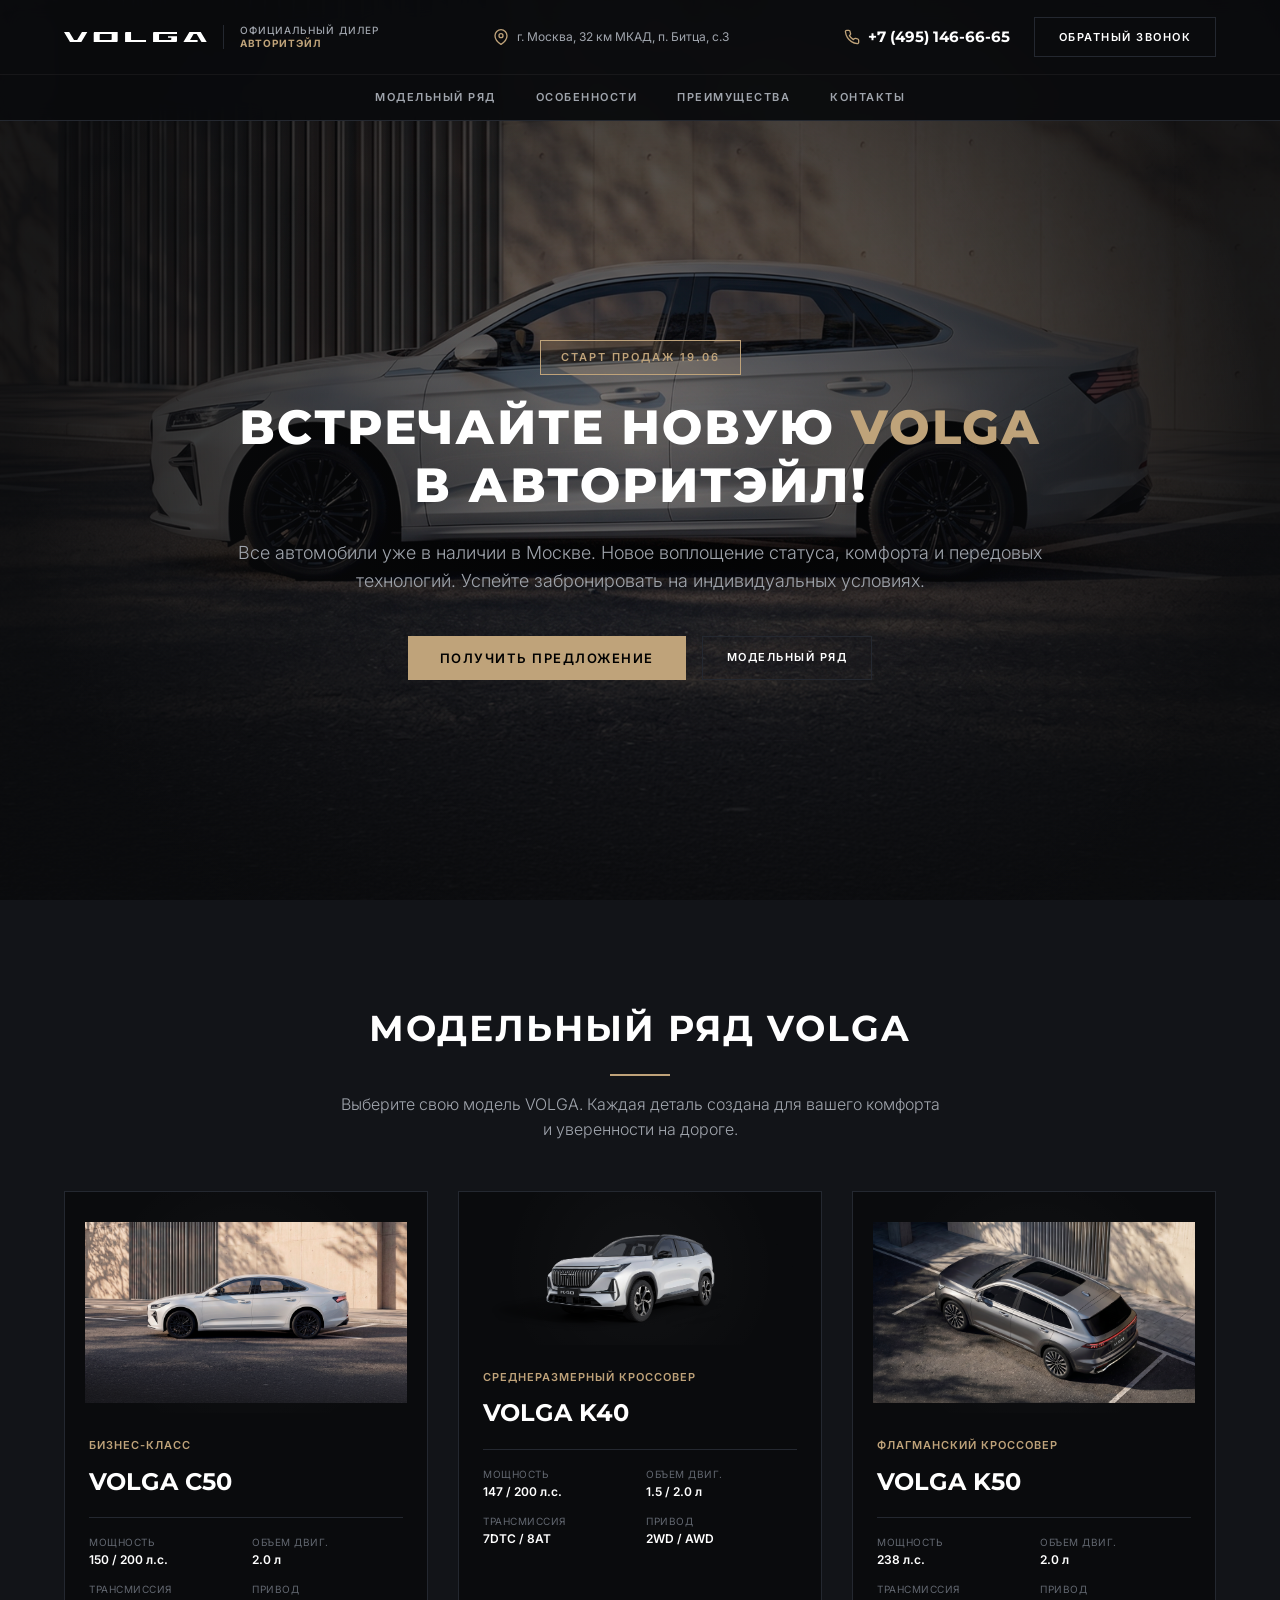
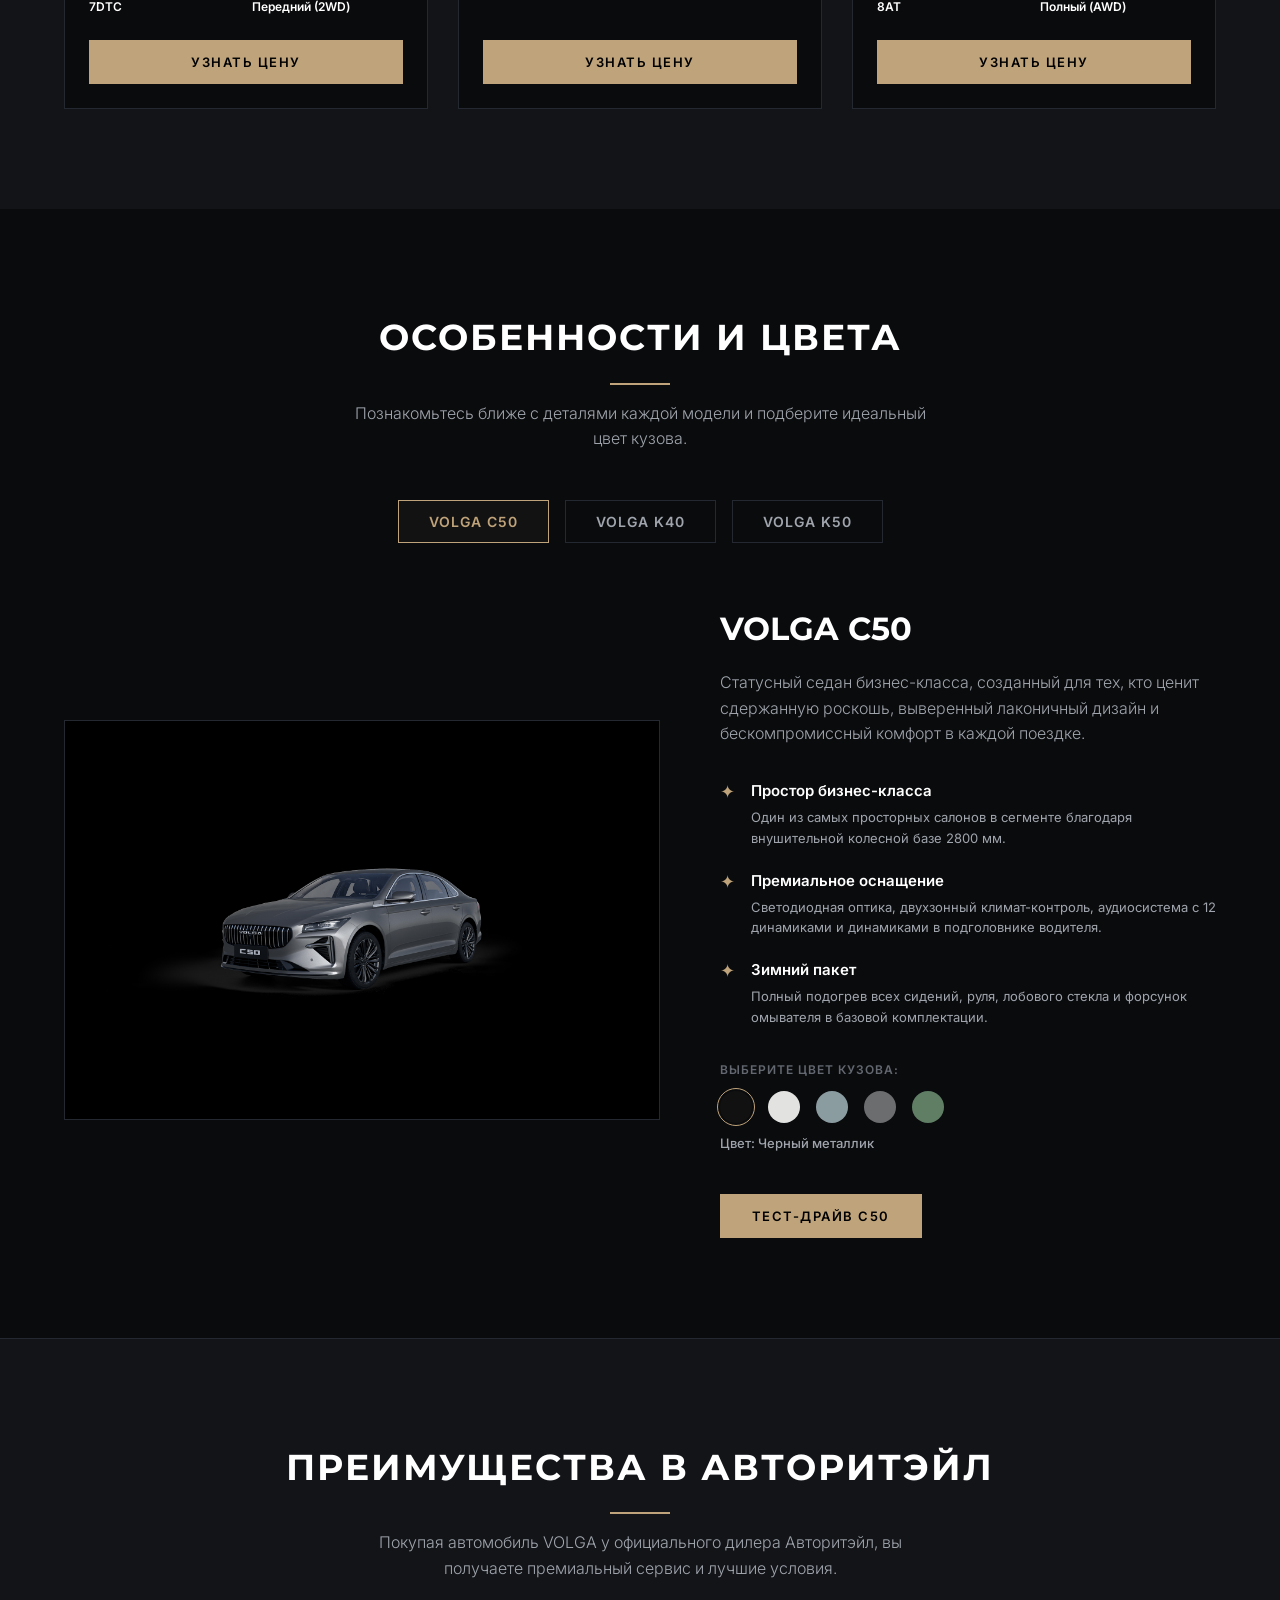
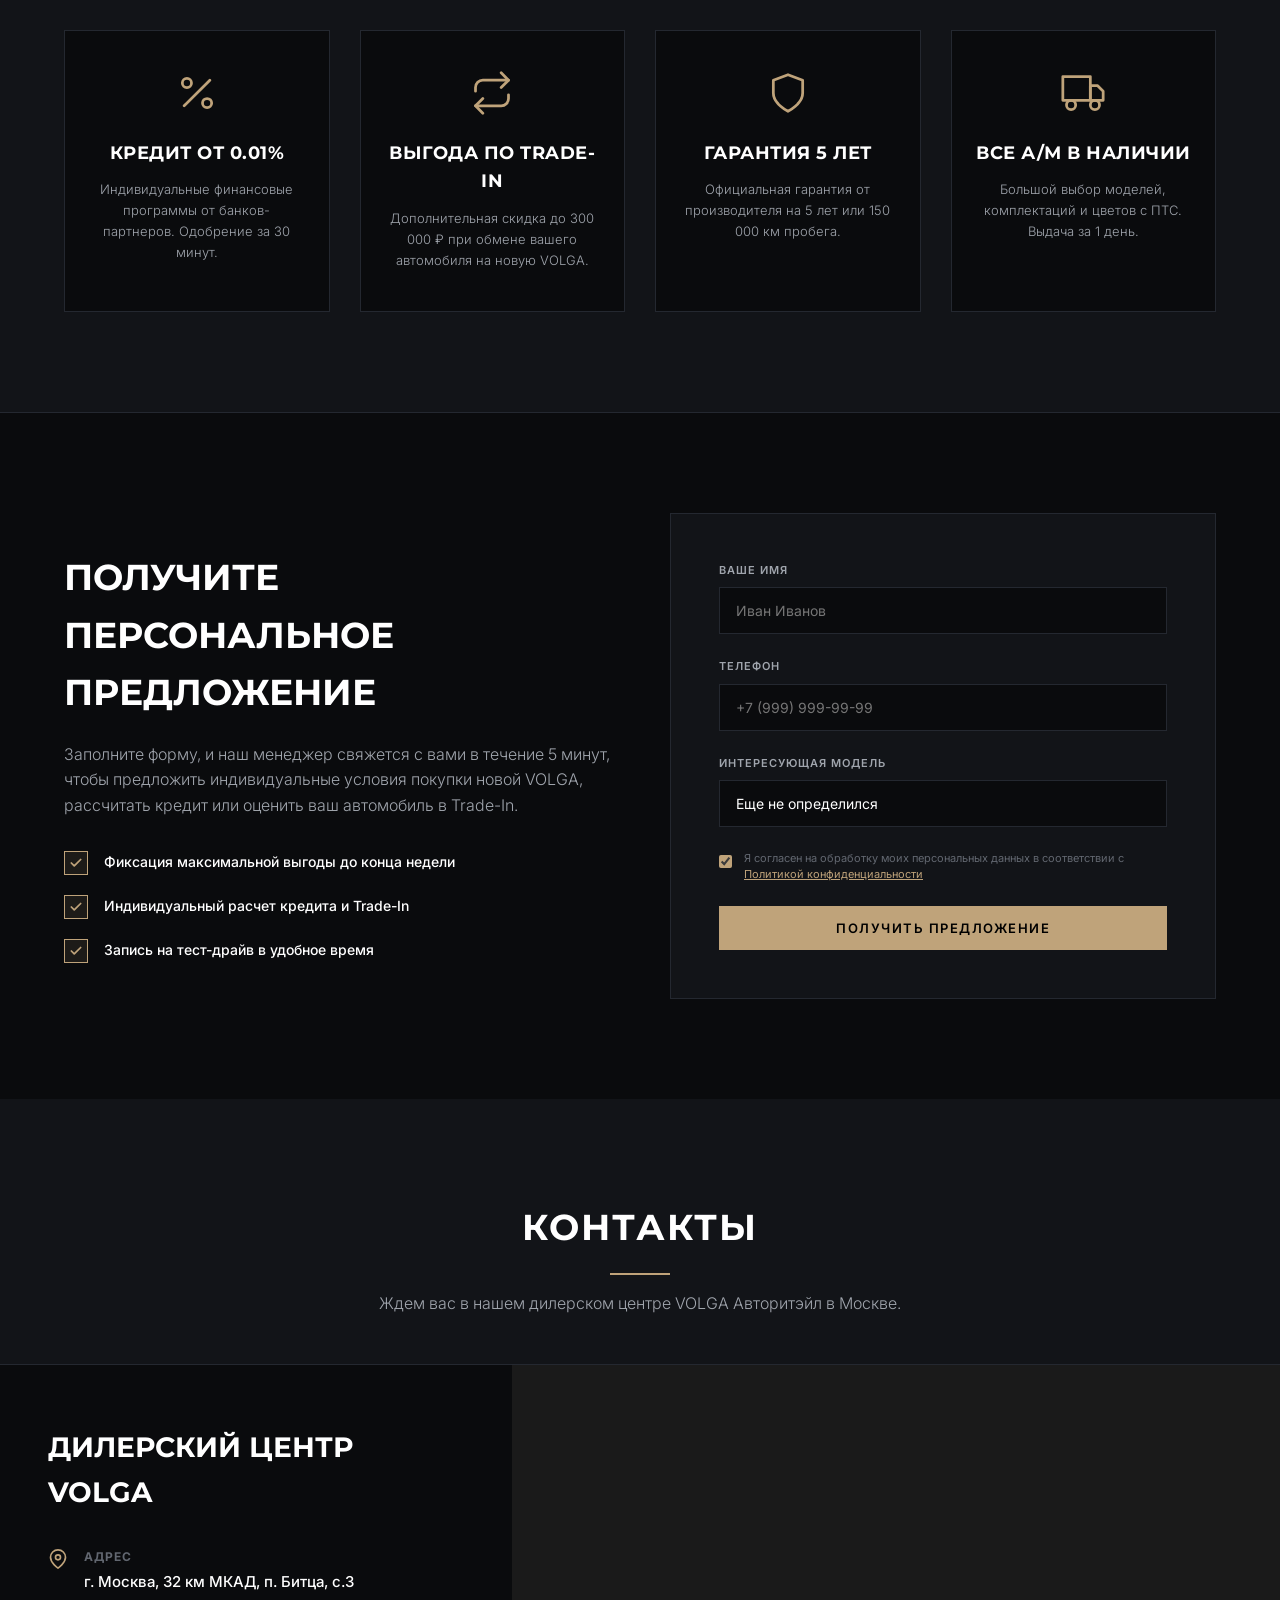
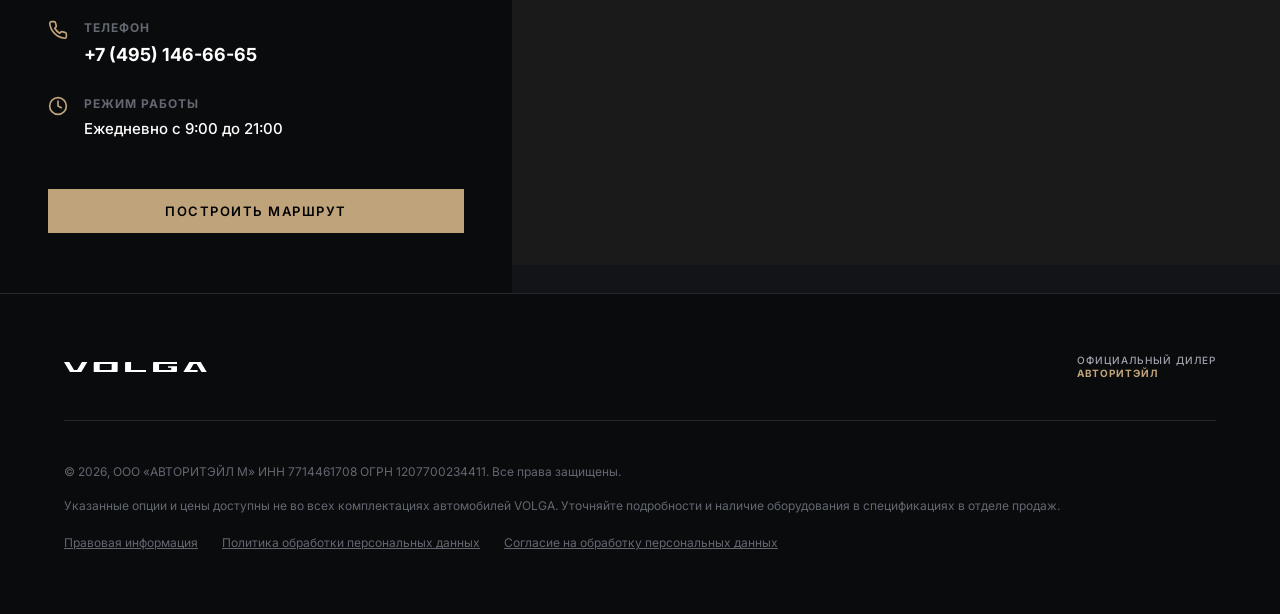
==== index.html @ 0119178f "Initial commit: Premium Volga Landing Pages with interactive configurator and two-row header" ====
<!doctype html>
<html lang="ru">
    <head>
        <meta charset="UTF-8" />
        <meta name="viewport" content="width=device-width, initial-scale=1.0" />
        <title>Официальный дилер VOLGA в Москве | Авторитэйл</title>
        <meta
            name="description"
            content="Купить новые автомобили VOLGA C50, K40, K50 у официального дилера Авторитэйл в Москве. Все автомобили в наличии. Специальные условия покупки, кредит, Trade-In."
        />
        <link rel="stylesheet" href="style.css" />
        <!-- Favicon -->
        <link rel="icon" type="image/svg+xml" href="logo.svg" />
    </head>
    <body>
        <!-- Header -->
        <header>
            <div class="header-top-bar">
                <div class="container header-top-container">
                    <div class="logo-area">
                        <a href="#" class="logo-link">
                            <!-- Embedded SVG Volga Logo -->
                            <svg
                                xmlns="http://www.w3.org/2000/svg"
                                width="143"
                                height="10"
                                viewBox="0 0 143 10"
                                fill="none"
                            >
                                <path
                                    d="M113.016 0.0563636V1.94C113.016 1.95455 113.01 1.96909 112.997 1.98C112.985 1.99091 112.97 1.99636 112.955 1.99636H95.9465C95.7082 1.99636 95.4813 2.08727 95.3117 2.24727C95.1439 2.40727 95.0486 2.62545 95.0486 2.85273V7.93455C95.0486 7.94909 95.0543 7.96545 95.0657 7.97636C95.0772 7.98727 95.0924 7.99273 95.1096 7.99273H106.421C106.659 7.99273 106.89 7.90182 107.058 7.74182C107.228 7.58182 107.321 7.36364 107.321 7.13455V5.77091C107.321 5.75455 107.315 5.74 107.304 5.72909C107.292 5.71818 107.277 5.71091 107.26 5.71091H104.084C104.084 5.71091 104.068 5.71091 104.063 5.70727C104.055 5.70545 104.049 5.7 104.044 5.69636C104.038 5.69091 104.036 5.68545 104.032 5.68C104.028 5.67273 104.028 5.66727 104.028 5.66V4.33818C104.028 4.32364 104.034 4.31091 104.044 4.3C104.055 4.28909 104.068 4.28364 104.084 4.28364H113.01V8.85455C113.01 9.15636 112.884 9.44727 112.661 9.66182C112.438 9.87636 112.133 9.99636 111.817 9.99818H89.1192C89.104 9.99818 89.0887 9.99273 89.0773 9.98182C89.0658 9.97091 89.0601 9.95636 89.0601 9.94182V1.14545C89.0601 0.843636 89.186 0.552727 89.4109 0.338182C89.6359 0.123636 89.9409 0.00363636 90.2574 0.00363636H112.955C112.97 0.00363636 112.985 0.00909091 112.997 0.0181818C113.008 0.0272727 113.014 0.0418182 113.016 0.0563636ZM82.0422 8.05818V9.94364C82.0422 9.95818 82.0345 9.97273 82.025 9.98364C82.0136 9.99455 81.9983 10 81.9831 10H61.1408C61.1255 10 61.1103 9.99455 61.0988 9.98364C61.0874 9.97273 61.0817 9.95818 61.0817 9.94364V1.14727C61.0817 0.996364 61.1122 0.849091 61.1732 0.709091C61.2342 0.570909 61.3219 0.443636 61.4325 0.338182C61.5431 0.232727 61.6765 0.147273 61.8214 0.0909091C61.9663 0.0327273 62.1226 0.00363636 62.2809 0.00363636H67.0129C67.0282 0.00363636 67.0434 0.00909091 67.0549 0.02C67.0663 0.0309091 67.072 0.0454546 67.072 0.06V7.71455C67.072 7.79091 67.1025 7.86182 67.1597 7.91636C67.215 7.96909 67.2913 8 67.3713 8H81.985C82.0002 8 82.0155 8.00546 82.0269 8.01636C82.0383 8.02727 82.0441 8.04182 82.0441 8.05636M142.666 10H137.547C137.536 10 137.526 9.99818 137.517 9.99273C137.509 9.98727 137.501 9.98 137.496 9.97273L132.689 2.03455C132.689 2.03455 132.676 2.02 132.668 2.01455C132.659 2.00909 132.649 2.00727 132.638 2.00727H129.629C129.618 2.00727 129.608 2.00909 129.599 2.01455C129.591 2.02 129.584 2.02545 129.576 2.03455L126.015 7.91818C126.015 7.91818 126.007 7.93636 126.007 7.94727C126.007 7.95636 126.011 7.96727 126.015 7.97455C126.02 7.98364 126.028 7.99091 126.036 7.99455C126.045 8 126.055 8.00182 126.066 8.00182H133.543C133.559 8.00182 133.574 8.00727 133.585 8.01818C133.597 8.02909 133.603 8.04364 133.603 8.05818V9.94364C133.603 9.95818 133.597 9.97273 133.585 9.98364C133.574 9.99455 133.559 10 133.543 10H119.466C119.454 10 119.445 9.99818 119.435 9.99273C119.427 9.98727 119.418 9.98 119.414 9.97091C119.408 9.96182 119.414 9.95273 119.414 9.94182C119.406 9.93091 119.41 9.92182 119.414 9.91273L125.399 0.0345455C125.399 0.0345455 125.41 0.0181818 125.42 0.0127273C125.429 0.00727273 125.439 0.00545455 125.45 0.00545455H136.685C136.697 0.00545455 136.706 0.00727273 136.716 0.0127273C136.725 0.0181818 136.733 0.0254545 136.737 0.0345455L142.72 9.91273C142.72 9.91273 142.727 9.93091 142.727 9.94182C142.727 9.95273 142.723 9.96182 142.72 9.97091C142.714 9.98 142.706 9.98727 142.699 9.99273C142.689 9.99818 142.678 10 142.668 10M23.3074 0.0872727L17.3266 9.96546C17.3266 9.96546 17.3133 9.98182 17.3037 9.98727C17.2942 9.99273 17.2847 9.99455 17.2732 9.99636H6.03991C6.02847 9.99636 6.01894 9.99273 6.00941 9.98909C5.99988 9.98364 5.99225 9.97636 5.98653 9.96727L0.00762615 0.0872727C0.00762615 0.0872727 0 0.0690909 0 0.0581818C0 0.0472727 0.00190654 0.0381818 0.00762615 0.0290909C0.0133458 0.02 0.0209719 0.0127273 0.0305046 0.00727273C0.0400373 0.00363636 0.04957 0 0.0610092 0H5.17816C5.1896 0 5.19913 0.00181818 5.20866 0.00727273C5.2182 0.0127273 5.22582 0.02 5.23154 0.0290909L10.0379 7.96727C10.0379 7.96727 10.0513 7.98364 10.0589 7.98909C10.0684 7.99455 10.078 7.99636 10.0894 7.99636H13.0979C13.1075 7.99636 13.1189 7.99455 13.1284 7.98909C13.138 7.98364 13.1456 7.97636 13.1494 7.96727L17.952 0.0345455C17.952 0.0345455 17.9653 0.0181818 17.9748 0.0127273C17.9844 0.00727273 17.9939 0.00545455 18.0053 0.00545455H23.254C23.2655 0.00545455 23.275 0.00727273 23.2846 0.0127273C23.2941 0.0181818 23.3017 0.0254545 23.3074 0.0327273C23.3132 0.0418182 23.3151 0.0509091 23.3151 0.0618182C23.3151 0.0727273 23.3132 0.0818182 23.3074 0.0909091V0.0872727ZM35.698 7.93636V2.86C35.698 2.63273 35.7934 2.41455 35.9611 2.25455C36.1289 2.09455 36.3577 2.00364 36.596 2.00364H47.6139C47.6291 2.00364 47.6463 2.00909 47.6577 2.02C47.6577 2.02 47.6749 2.03091 47.6749 2.04545V7.14364C47.6749 7.37091 47.5796 7.58909 47.4118 7.74909C47.244 7.90909 47.0152 8 46.7769 8H35.7571C35.7419 8 35.7247 7.99455 35.7133 7.98364C35.7018 7.97273 35.6961 7.95818 35.6961 7.94182V7.93818M53.6042 0.00363636H30.9069C30.7486 0.00363636 30.5942 0.0327273 30.4493 0.0909091C30.3044 0.149091 30.171 0.232727 30.0604 0.338182C29.9498 0.443636 29.8602 0.570909 29.8011 0.709091C29.7401 0.847273 29.7096 0.996364 29.7096 1.14727V9.94182C29.7096 9.95636 29.7153 9.97091 29.7267 9.98182C29.7382 9.99273 29.7534 9.99818 29.7687 9.99818H52.466C52.6224 9.99818 52.7787 9.96909 52.9236 9.91091C53.0685 9.85273 53.2 9.76909 53.3125 9.66364C53.4231 9.55818 53.5108 9.43091 53.5718 9.29273C53.6328 9.15455 53.6633 9.00546 53.6633 8.85636V0.0563636C53.6633 0.0418182 53.6557 0.0290909 53.6443 0.0181818C53.6328 0.00909091 53.6195 0.00363636 53.6042 0.00181818V0.00363636Z"
                                    fill="white"
                                />
                            </svg>
                        </a>
                        <div class="logo-divider"></div>
                        <div class="dealer-badge">
                            Официальный дилер
                            <span>Авторитэйл</span>
                        </div>
                    </div>
                    <div class="header-address-info">
                        <svg
                            xmlns="http://www.w3.org/2000/svg"
                            width="16"
                            height="16"
                            viewBox="0 0 24 24"
                            fill="none"
                            stroke="currentColor"
                            stroke-width="2"
                            stroke-linecap="round"
                            stroke-linejoin="round"
                        >
                            <path
                                d="M21 10c0 7-9 13-9 13s-9-6-9-13a9 9 0 0 1 18 0z"
                            ></path>
                            <circle cx="12" cy="10" r="3"></circle>
                        </svg>
                        <span>г. Москва, 32 км МКАД, п. Битца, с.3</span>
                    </div>
                    <div class="header-right-info">
                        <a href="tel:+74951466665" class="phone-number">
                            <svg
                                xmlns="http://www.w3.org/2000/svg"
                                width="16"
                                height="16"
                                viewBox="0 0 24 24"
                                fill="none"
                                stroke="currentColor"
                                stroke-width="2"
                                stroke-linecap="round"
                                stroke-linejoin="round"
                            >
                                <path
                                    d="M22 16.92v3a2 2 0 0 1-2.18 2 19.79 19.79 0 0 1-8.63-3.07 19.5 19.79 0 0 1-6-6 19.79 19.79 0 0 1-3.07-8.67A2 2 0 0 1 4.11 2h3a2 2 0 0 1 2 1.72 12.84 12.84 0 0 0 .7 2.81 2 2 0 0 1-.45 2.11L8.09 9.91a16 16 0 0 0 6 6l1.27-1.27a2 2 0 0 1 2.11-.45 12.84 12.84 0 0 0 2.81.7A2 2 0 0 1 22 16.92z"
                                ></path>
                            </svg>
                            <span>+7 (495) 146-66-65</span>
                        </a>
                        <button
                            class="btn btn-secondary open-modal-btn"
                            data-modal-title="Заказать обратный звонок"
                        >
                            Обратный звонок
                        </button>
                        <button class="menu-toggle">
                            <span></span>
                            <span></span>
                            <span></span>
                        </button>
                    </div>
                </div>
            </div>
            <div class="header-nav-bar">
                <div class="container">
                    <nav>
                        <a href="#models">Модельный ряд</a>
                        <a href="#details">Особенности</a>
                        <a href="#benefits">Преимущества</a>
                        <a href="#contacts">Контакты</a>
                    </nav>
                </div>
            </div>
        </header>

        <!-- Hero Section -->
        <section class="hero">
            <div class="hero-bg">
                <img src="images/c50_main.png" alt="Новая VOLGA" />
            </div>
            <div class="hero-content">
                <div class="hero-badge">Старт продаж 19.06</div>
                <h1>Встречайте новую <span>VOLGA</span> в Авторитэйл!</h1>
                <p>
                    Все автомобили уже в наличии в Москве. Новое воплощение
                    статуса, комфорта и передовых технологий. Успейте
                    забронировать на индивидуальных условиях.
                </p>
                <div class="hero-actions">
                    <button
                        class="btn open-modal-btn"
                        data-modal-title="Получить индивидуальное предложение"
                    >
                        Получить предложение
                    </button>
                    <a href="#models" class="btn btn-secondary"
                        >Модельный ряд</a
                    >
                </div>
            </div>
        </section>

        <!-- Models Section -->
        <section id="models" class="models-section">
            <div class="container">
                <h2 class="section-title">Модельный ряд VOLGA</h2>
                <p class="section-subtitle">
                    Выберите свою модель VOLGA. Каждая деталь создана для вашего
                    комфорта и уверенности на дороге.
                </p>

                <div class="models-grid">
                    <!-- VOLGA C50 -->
                    <div class="model-card">
                        <div class="model-img-wrapper">
                            <img src="images/c50_main.png" alt="VOLGA C50" />
                        </div>
                        <div class="model-info">
                            <span class="model-tag">Бизнес-класс</span>
                            <h3 class="model-name">VOLGA C50</h3>
                            <div class="model-specs">
                                <div class="spec-item">
                                    <div class="spec-label">Мощность</div>
                                    <div class="spec-val">150 / 200 л.с.</div>
                                </div>
                                <div class="spec-item">
                                    <div class="spec-label">Объем двиг.</div>
                                    <div class="spec-val">2.0 л</div>
                                </div>
                                <div class="spec-item">
                                    <div class="spec-label">Трансмиссия</div>
                                    <div class="spec-val">7DTC</div>
                                </div>
                                <div class="spec-item">
                                    <div class="spec-label">Привод</div>
                                    <div class="spec-val">Передний (2WD)</div>
                                </div>
                            </div>
                            <button
                                class="btn model-cta open-modal-btn"
                                data-modal-title="Узнать цену на VOLGA C50"
                                data-modal-model="C50"
                            >
                                Узнать цену
                            </button>
                        </div>
                    </div>

                    <!-- VOLGA K40 -->
                    <div class="model-card">
                        <div class="model-img-wrapper">
                            <img src="images/k40_main.png" alt="VOLGA K40" />
                        </div>
                        <div class="model-info">
                            <span class="model-tag"
                                >Среднеразмерный кроссовер</span
                            >
                            <h3 class="model-name">VOLGA K40</h3>
                            <div class="model-specs">
                                <div class="spec-item">
                                    <div class="spec-label">Мощность</div>
                                    <div class="spec-val">147 / 200 л.с.</div>
                                </div>
                                <div class="spec-item">
                                    <div class="spec-label">Объем двиг.</div>
                                    <div class="spec-val">1.5 / 2.0 л</div>
                                </div>
                                <div class="spec-item">
                                    <div class="spec-label">Трансмиссия</div>
                                    <div class="spec-val">7DTC / 8AT</div>
                                </div>
                                <div class="spec-item">
                                    <div class="spec-label">Привод</div>
                                    <div class="spec-val">2WD / AWD</div>
                                </div>
                            </div>
                            <button
                                class="btn model-cta open-modal-btn"
                                data-modal-title="Узнать цену на VOLGA K40"
                                data-modal-model="K40"
                            >
                                Узнать цену
                            </button>
                        </div>
                    </div>

                    <!-- VOLGA K50 -->
                    <div class="model-card">
                        <div class="model-img-wrapper">
                            <img src="images/k50_main.png" alt="VOLGA K50" />
                        </div>
                        <div class="model-info">
                            <span class="model-tag">Флагманский кроссовер</span>
                            <h3 class="model-name">VOLGA K50</h3>
                            <div class="model-specs">
                                <div class="spec-item">
                                    <div class="spec-label">Мощность</div>
                                    <div class="spec-val">238 л.с.</div>
                                </div>
                                <div class="spec-item">
                                    <div class="spec-label">Объем двиг.</div>
                                    <div class="spec-val">2.0 л</div>
                                </div>
                                <div class="spec-item">
                                    <div class="spec-label">Трансмиссия</div>
                                    <div class="spec-val">8AT</div>
                                </div>
                                <div class="spec-item">
                                    <div class="spec-label">Привод</div>
                                    <div class="spec-val">Полный (AWD)</div>
                                </div>
                            </div>
                            <button
                                class="btn model-cta open-modal-btn"
                                data-modal-title="Узнать цену на VOLGA K50"
                                data-modal-model="K50"
                            >
                                Узнать цену
                            </button>
                        </div>
                    </div>
                </div>
            </div>
        </section>

        <!-- Interactive Configurator & Details Section -->
        <section id="details" class="details-section">
            <div class="container">
                <h2 class="section-title">Особенности и Цвета</h2>
                <p class="section-subtitle">
                    Познакомьтесь ближе с деталями каждой модели и подберите
                    идеальный цвет кузова.
                </p>

                <div class="tabs-container">
                    <button class="tab-btn active" data-tab="tab-c50">
                        VOLGA C50
                    </button>
                    <button class="tab-btn" data-tab="tab-k40">
                        VOLGA K40
                    </button>
                    <button class="tab-btn" data-tab="tab-k50">
                        VOLGA K50
                    </button>
                </div>

                <!-- Tab C50 -->
                <div id="tab-c50" class="tab-content active">
                    <div class="detail-grid">
                        <div class="configurator-view">
                            <img
                                src="images/c50_color_black.png"
                                alt="VOLGA C50 Configurator"
                                id="c50-config-img"
                            />
                        </div>
                        <div class="detail-info">
                            <h3>VOLGA C50</h3>
                            <p class="detail-desc">
                                Статусный седан бизнес-класса, созданный для
                                тех, кто ценит сдержанную роскошь, выверенный
                                лаконичный дизайн и бескомпромиссный комфорт в
                                каждой поездке.
                            </p>

                            <div class="features-list">
                                <div class="feature-item">
                                    <div class="feature-icon">✦</div>
                                    <div class="feature-text">
                                        <h4>Простор бизнес-класса</h4>
                                        <p>
                                            Один из самых просторных салонов в
                                            сегменте благодаря внушительной
                                            колесной базе 2800 мм.
                                        </p>
                                    </div>
                                </div>
                                <div class="feature-item">
                                    <div class="feature-icon">✦</div>
                                    <div class="feature-text">
                                        <h4>Премиальное оснащение</h4>
                                        <p>
                                            Светодиодная оптика, двухзонный
                                            климат-контроль, аудиосистема с 12
                                            динамиками и динамиками в
                                            подголовнике водителя.
                                        </p>
                                    </div>
                                </div>
                                <div class="feature-item">
                                    <div class="feature-icon">✦</div>
                                    <div class="feature-text">
                                        <h4>Зимний пакет</h4>
                                        <p>
                                            Полный подогрев всех сидений, руля,
                                            лобового стекла и форсунок омывателя
                                            в базовой комплектации.
                                        </p>
                                    </div>
                                </div>
                            </div>

                            <div class="color-selector-title">
                                Выберите цвет кузова:
                            </div>
                            <div class="color-options">
                                <div
                                    class="color-dot active"
                                    style="background-color: #111111"
                                    data-model="c50"
                                    data-color-name="Черный металлик"
                                    data-img="images/c50_color_black.png"
                                ></div>
                                <div
                                    class="color-dot"
                                    style="background-color: #e2e2e0"
                                    data-model="c50"
                                    data-color-name="Белый металлик"
                                    data-img="images/c50_color_white.png"
                                ></div>
                                <div
                                    class="color-dot"
                                    style="background-color: #8b9ca1"
                                    data-model="c50"
                                    data-color-name="Серо-голубой металлик"
                                    data-img="images/c50_color_blue.png"
                                ></div>
                                <div
                                    class="color-dot"
                                    style="background-color: #6c6d6f"
                                    data-model="c50"
                                    data-color-name="Серый металлик"
                                    data-img="images/c50_color_grey.png"
                                ></div>
                                <div
                                    class="color-dot"
                                    style="background-color: #5f7e64"
                                    data-model="c50"
                                    data-color-name="Зеленый металлик"
                                    data-img="images/c50_color_green.png"
                                ></div>
                            </div>
                            <div class="color-name-display">
                                Цвет: <span>Черный металлик</span>
                            </div>

                            <button
                                class="btn open-modal-btn"
                                data-modal-title="Записаться на тест-драйв VOLGA C50"
                                data-modal-model="C50"
                            >
                                Тест-драйв C50
                            </button>
                        </div>
                    </div>
                </div>

                <!-- Tab K40 -->
                <div id="tab-k40" class="tab-content">
                    <div class="detail-grid">
                        <div class="configurator-view">
                            <img
                                src="images/k40_color_blue.png"
                                alt="VOLGA K40 Configurator"
                                id="k40-config-img"
                            />
                        </div>
                        <div class="detail-info">
                            <h3>VOLGA K40</h3>
                            <p class="detail-desc">
                                Современный и динамичный среднеразмерный
                                кроссовер. Атлетичные линии кузова, фирменная
                                решетка радиатора и узкая светодиодная оптика
                                формируют яркий, узнаваемый образ.
                            </p>

                            <div class="features-list">
                                <div class="feature-item">
                                    <div class="feature-icon">✦</div>
                                    <div class="feature-text">
                                        <h4>Эргономика и простор</h4>
                                        <p>
                                            Продуманная архитектура передней
                                            панели с большим вертикальным
                                            дисплеем и максимум пространства для
                                            задних пассажиров.
                                        </p>
                                    </div>
                                </div>
                                <div class="feature-item">
                                    <div class="feature-icon">✦</div>
                                    <div class="feature-text">
                                        <h4>Интеллектуальная безопасность</h4>
                                        <p>
                                            Адаптивный круиз-контроль, система
                                            удержания в полосе, круговой обзор
                                            360° и 6 подушек безопасности.
                                        </p>
                                    </div>
                                </div>
                                <div class="feature-item">
                                    <div class="feature-icon">✦</div>
                                    <div class="feature-text">
                                        <h4>Комфорт водителя</h4>
                                        <p>
                                            Эргономичное сиденье с регулируемой
                                            длиной подушки и поясничным упором
                                            для снижения усталости.
                                        </p>
                                    </div>
                                </div>
                            </div>

                            <div class="color-selector-title">
                                Выберите цвет кузова:
                            </div>
                            <div class="color-options">
                                <div
                                    class="color-dot active"
                                    style="background-color: #4b4d98"
                                    data-model="k40"
                                    data-color-name="Синий металлик"
                                    data-img="images/k40_color_blue.png"
                                ></div>
                                <div
                                    class="color-dot"
                                    style="background-color: #e2e2e0"
                                    data-model="k40"
                                    data-color-name="Белый"
                                    data-img="images/k40_color_white.png"
                                ></div>
                                <div
                                    class="color-dot"
                                    style="background-color: #6c6d6f"
                                    data-model="k40"
                                    data-color-name="Серебристый металлик"
                                    data-img="images/k40_color_grey.png"
                                ></div>
                                <div
                                    class="color-dot"
                                    style="background-color: #73909a"
                                    data-model="k40"
                                    data-color-name="Светло-зеленый металлик"
                                    data-img="images/k40_color_green.png"
                                ></div>
                                <div
                                    class="color-dot"
                                    style="background-color: #111111"
                                    data-model="k40"
                                    data-color-name="Черный металлик"
                                    data-img="images/k40_color_black.png"
                                ></div>
                            </div>
                            <div class="color-name-display">
                                Цвет: <span>Синий металлик</span>
                            </div>

                            <button
                                class="btn open-modal-btn"
                                data-modal-title="Записаться на тест-драйв VOLGA K40"
                                data-modal-model="K40"
                            >
                                Тест-драйв K40
                            </button>
                        </div>
                    </div>
                </div>

                <!-- Tab K50 -->
                <div id="tab-k50" class="tab-content">
                    <div class="detail-grid">
                        <div class="configurator-view">
                            <img
                                src="images/k50_color_white.png"
                                alt="VOLGA K50 Configurator"
                                id="k50-config-img"
                            />
                        </div>
                        <div class="detail-info">
                            <h3>VOLGA K50</h3>
                            <p class="detail-desc">
                                Премиальный полноприводный флагманский
                                кроссовер. Идеальное решение для больших
                                семейных путешествий и ежедневных поездок с
                                бескомпромиссным уровнем комфорта.
                            </p>

                            <div class="features-list">
                                <div class="feature-item">
                                    <div class="feature-icon">✦</div>
                                    <div class="feature-text">
                                        <h4>Адаптивная подвеска</h4>
                                        <p>
                                            Характеристики плавности хода и
                                            управляемости идеально
                                            подстраиваются под любые дорожные
                                            условия.
                                        </p>
                                    </div>
                                </div>
                                <div class="feature-item">
                                    <div class="feature-icon">✦</div>
                                    <div class="feature-text">
                                        <h4>VIP-комфорт 2-го ряда</h4>
                                        <p>
                                            Регулировка наклона спинок,
                                            дополнительный пульт управления и
                                            возможность полной раскладки
                                            сидений.
                                        </p>
                                    </div>
                                </div>
                                <div class="feature-item">
                                    <div class="feature-icon">✦</div>
                                    <div class="feature-text">
                                        <h4>Панорамная крыша</h4>
                                        <p>
                                            Огромная стеклянная панорамная крыша
                                            с люком и атмосферная контурная
                                            подсветка салона.
                                        </p>
                                    </div>
                                </div>
                            </div>

                            <div class="color-selector-title">
                                Выберите цвет кузова:
                            </div>
                            <div class="color-options">
                                <div
                                    class="color-dot active"
                                    style="background-color: #e2e2e0"
                                    data-model="k50"
                                    data-color-name="Белый металлик"
                                    data-img="images/k50_color_white.png"
                                ></div>
                                <div
                                    class="color-dot"
                                    style="background-color: #cbcbcb"
                                    data-model="k50"
                                    data-color-name="Серебристый металлик"
                                    data-img="images/k50_color_silver.png"
                                ></div>
                                <div
                                    class="color-dot"
                                    style="background-color: #6c6d6f"
                                    data-model="k50"
                                    data-color-name="Серый металлик"
                                    data-img="images/k50_color_grey.png"
                                ></div>
                                <div
                                    class="color-dot"
                                    style="background-color: #111111"
                                    data-model="k50"
                                    data-color-name="Черный металлик"
                                    data-img="images/k50_color_black.png"
                                ></div>
                                <div
                                    class="color-dot"
                                    style="background-color: #344d4f"
                                    data-model="k50"
                                    data-color-name="Зеленый металлик"
                                    data-img="images/k50_color_green.png"
                                ></div>
                            </div>
                            <div class="color-name-display">
                                Цвет: <span>Белый металлик</span>
                            </div>

                            <button
                                class="btn open-modal-btn"
                                data-modal-title="Записаться на тест-драйв VOLGA K50"
                                data-modal-model="K50"
                            >
                                Тест-драйв K50
                            </button>
                        </div>
                    </div>
                </div>
            </div>
        </section>

        <!-- Benefits Section -->
        <section id="benefits" class="benefits-section">
            <div class="container">
                <h2 class="section-title">Преимущества в Авторитэйл</h2>
                <p class="section-subtitle">
                    Покупая автомобиль VOLGA у официального дилера Авторитэйл,
                    вы получаете премиальный сервис и лучшие условия.
                </p>

                <div class="benefits-grid">
                    <div class="benefit-card">
                        <div class="benefit-icon">
                            <svg
                                xmlns="http://www.w3.org/2000/svg"
                                viewBox="0 0 24 24"
                                fill="none"
                                stroke="currentColor"
                                stroke-width="1.5"
                                stroke-linecap="round"
                                stroke-linejoin="round"
                            >
                                <line x1="19" y1="5" x2="5" y2="19"></line>
                                <circle cx="6.5" cy="6.5" r="2.5"></circle>
                                <circle cx="17.5" cy="17.5" r="2.5"></circle>
                            </svg>
                        </div>
                        <h3>Кредит от 0.01%</h3>
                        <p>
                            Индивидуальные финансовые программы от
                            банков-партнеров. Одобрение за 30 минут.
                        </p>
                    </div>
                    <div class="benefit-card">
                        <div class="benefit-icon">
                            <svg
                                xmlns="http://www.w3.org/2000/svg"
                                viewBox="0 0 24 24"
                                fill="none"
                                stroke="currentColor"
                                stroke-width="1.5"
                                stroke-linecap="round"
                                stroke-linejoin="round"
                            >
                                <polyline points="17 1 21 5 17 9"></polyline>
                                <path d="M3 11V9a4 4 0 0 1 4-4h14"></path>
                                <polyline points="7 23 3 19 7 15"></polyline>
                                <path d="M21 13v2a4 4 0 0 1-4 4H3"></path>
                            </svg>
                        </div>
                        <h3>Выгода по Trade-In</h3>
                        <p>
                            Дополнительная скидка до 300 000 ₽ при обмене вашего
                            автомобиля на новую VOLGA.
                        </p>
                    </div>
                    <div class="benefit-card">
                        <div class="benefit-icon">
                            <svg
                                xmlns="http://www.w3.org/2000/svg"
                                viewBox="0 0 24 24"
                                fill="none"
                                stroke="currentColor"
                                stroke-width="1.5"
                                stroke-linecap="round"
                                stroke-linejoin="round"
                            >
                                <path
                                    d="M12 22s8-4 8-10V5l-8-3-8 3v7c0 6 8 10 8 10z"
                                ></path>
                            </svg>
                        </div>
                        <h3>Гарантия 5 лет</h3>
                        <p>
                            Официальная гарантия от производителя на 5 лет или
                            150 000 км пробега.
                        </p>
                    </div>
                    <div class="benefit-card">
                        <div class="benefit-icon">
                            <svg
                                xmlns="http://www.w3.org/2000/svg"
                                viewBox="0 0 24 24"
                                fill="none"
                                stroke="currentColor"
                                stroke-width="1.5"
                                stroke-linecap="round"
                                stroke-linejoin="round"
                            >
                                <rect x="1" y="3" width="15" height="13"></rect>
                                <polygon
                                    points="16 8 20 8 23 11 23 16 16 16 16 8"
                                ></polygon>
                                <circle cx="5.5" cy="18.5" r="2.5"></circle>
                                <circle cx="18.5" cy="18.5" r="2.5"></circle>
                            </svg>
                        </div>
                        <h3>Все а/м в наличии</h3>
                        <p>
                            Большой выбор моделей, комплектаций и цветов с ПТС.
                            Выдача за 1 день.
                        </p>
                    </div>
                </div>
            </div>
        </section>

        <!-- Lead Form Section -->
        <section class="form-section">
            <div class="container">
                <div class="form-grid">
                    <div class="form-info">
                        <h2>Получите персональное предложение</h2>
                        <p>
                            Заполните форму, и наш менеджер свяжется с вами в
                            течение 5 минут, чтобы предложить индивидуальные
                            условия покупки новой VOLGA, рассчитать кредит или
                            оценить ваш автомобиль в Trade-In.
                        </p>

                        <div class="form-benefits">
                            <div class="form-benefit-item">
                                <div class="form-benefit-check">
                                    <svg
                                        xmlns="http://www.w3.org/2000/svg"
                                        width="14"
                                        height="14"
                                        viewBox="0 0 24 24"
                                        fill="none"
                                        stroke="currentColor"
                                        stroke-width="3"
                                        stroke-linecap="round"
                                        stroke-linejoin="round"
                                    >
                                        <polyline
                                            points="20 6 9 17 4 12"
                                        ></polyline>
                                    </svg>
                                </div>
                                <div class="form-benefit-text">
                                    Фиксация максимальной выгоды до конца недели
                                </div>
                            </div>
                            <div class="form-benefit-item">
                                <div class="form-benefit-check">
                                    <svg
                                        xmlns="http://www.w3.org/2000/svg"
                                        width="14"
                                        height="14"
                                        viewBox="0 0 24 24"
                                        fill="none"
                                        stroke="currentColor"
                                        stroke-width="3"
                                        stroke-linecap="round"
                                        stroke-linejoin="round"
                                    >
                                        <polyline
                                            points="20 6 9 17 4 12"
                                        ></polyline>
                                    </svg>
                                </div>
                                <div class="form-benefit-text">
                                    Индивидуальный расчет кредита и Trade-In
                                </div>
                            </div>
                            <div class="form-benefit-item">
                                <div class="form-benefit-check">
                                    <svg
                                        xmlns="http://www.w3.org/2000/svg"
                                        width="14"
                                        height="14"
                                        viewBox="0 0 24 24"
                                        fill="none"
                                        stroke="currentColor"
                                        stroke-width="3"
                                        stroke-linecap="round"
                                        stroke-linejoin="round"
                                    >
                                        <polyline
                                            points="20 6 9 17 4 12"
                                        ></polyline>
                                    </svg>
                                </div>
                                <div class="form-benefit-text">
                                    Запись на тест-драйв в удобное время
                                </div>
                            </div>
                        </div>
                    </div>

                    <div class="form-wrapper">
                        <form id="main-lead-form">
                            <div class="form-group">
                                <label for="form-name">Ваше имя</label>
                                <input
                                    type="text"
                                    id="form-name"
                                    class="form-control"
                                    placeholder="Иван Иванов"
                                    required
                                />
                            </div>
                            <div class="form-group">
                                <label for="form-phone">Телефон</label>
                                <input
                                    type="tel"
                                    id="form-phone"
                                    class="form-control"
                                    placeholder="+7 (999) 999-99-99"
                                    required
                                />
                            </div>
                            <div class="form-group">
                                <label for="form-model"
                                    >Интересующая модель</label
                                >
                                <select id="form-model" class="form-control">
                                    <option value="C50">
                                        VOLGA C50 (Седан)
                                    </option>
                                    <option value="K40">
                                        VOLGA K40 (Кроссовер)
                                    </option>
                                    <option value="K50">
                                        VOLGA K50 (Флагман)
                                    </option>
                                    <option value="Not Decided" selected>
                                        Еще не определился
                                    </option>
                                </select>
                            </div>
                            <div class="form-checkbox">
                                <input
                                    type="checkbox"
                                    id="form-agree"
                                    required
                                    checked
                                />
                                <label for="form-agree"
                                    >Я согласен на обработку моих персональных
                                    данных в соответствии с
                                    <a href="#" target="_blank"
                                        >Политикой конфиденциальности</a
                                    ></label
                                >
                            </div>
                            <button type="submit" class="btn form-submit">
                                Получить предложение
                            </button>
                        </form>
                    </div>
                </div>
            </div>
        </section>

        <!-- Contacts Section -->
        <section id="contacts" class="contacts-section">
            <div class="container">
                <h2 class="section-title">Контакты</h2>
                <p class="section-subtitle">
                    Ждем вас в нашем дилерском центре VOLGA Авторитэйл в Москве.
                </p>
            </div>

            <div class="contacts-grid">
                <div class="contacts-info">
                    <h3>Дилерский центр VOLGA</h3>
                    <div class="contact-item">
                        <div class="contact-icon">
                            <svg
                                xmlns="http://www.w3.org/2000/svg"
                                viewBox="0 0 24 24"
                                fill="none"
                                stroke="currentColor"
                                stroke-width="2"
                                stroke-linecap="round"
                                stroke-linejoin="round"
                            >
                                <path
                                    d="M21 10c0 7-9 13-9 13s-9-6-9-13a9 9 0 0 1 18 0z"
                                ></path>
                                <circle cx="12" cy="10" r="3"></circle>
                            </svg>
                        </div>
                        <div class="contact-details">
                            <h4>Адрес</h4>
                            <p>г. Москва, 32 км МКАД, п. Битца, с.3</p>
                        </div>
                    </div>
                    <div class="contact-item">
                        <div class="contact-icon">
                            <svg
                                xmlns="http://www.w3.org/2000/svg"
                                viewBox="0 0 24 24"
                                fill="none"
                                stroke="currentColor"
                                stroke-width="2"
                                stroke-linecap="round"
                                stroke-linejoin="round"
                            >
                                <path
                                    d="M22 16.92v3a2 2 0 0 1-2.18 2 19.79 19.79 0 0 1-8.63-3.07 19.5 19.79 0 0 1-6-6 19.79 19.79 0 0 1-3.07-8.67A2 2 0 0 1 4.11 2h3a2 2 0 0 1 2 1.72 12.84 12.84 0 0 0 .7 2.81 2 2 0 0 1-.45 2.11L8.09 9.91a16 16 0 0 0 6 6l1.27-1.27a2 2 0 0 1 2.11-.45 12.84 12.84 0 0 0 2.81.7A2 2 0 0 1 22 16.92z"
                                ></path>
                            </svg>
                        </div>
                        <div class="contact-details">
                            <h4>Телефон</h4>
                            <p>
                                <a href="tel:+74951466665"
                                    >+7 (495) 146-66-65</a
                                >
                            </p>
                        </div>
                    </div>
                    <div class="contact-item">
                        <div class="contact-icon">
                            <svg
                                xmlns="http://www.w3.org/2000/svg"
                                viewBox="0 0 24 24"
                                fill="none"
                                stroke="currentColor"
                                stroke-width="2"
                                stroke-linecap="round"
                                stroke-linejoin="round"
                            >
                                <circle cx="12" cy="12" r="10"></circle>
                                <polyline points="12 6 12 12 16 14"></polyline>
                            </svg>
                        </div>
                        <div class="contact-details">
                            <h4>Режим работы</h4>
                            <p>Ежедневно с 9:00 до 21:00</p>
                        </div>
                    </div>
                    <button
                        class="btn open-modal-btn"
                        style="margin-top: 24px"
                        data-modal-title="Проложить маршрут"
                    >
                        Построить маршрут
                    </button>
                </div>
                <div class="map-container">
                    <!-- Embedded Yandex Map centered on 32 km MKAD, Moscow -->
                    <iframe
                        src="https://yandex.ru/map-widget/v1/?ll=37.595563%2C55.574441&mode=search&oid=115392070311&ol=biz&z=15"
                        allowfullscreen="true"
                    ></iframe>
                </div>
            </div>
        </section>

        <!-- Footer -->
        <footer>
            <div class="container">
                <div class="footer-top">
                    <div class="logo-area">
                        <svg
                            xmlns="http://www.w3.org/2000/svg"
                            width="143"
                            height="10"
                            viewBox="0 0 143 10"
                            fill="none"
                        >
                            <path
                                d="M113.016 0.0563636V1.94C113.016 1.95455 113.01 1.96909 112.997 1.98C112.985 1.99091 112.97 1.99636 112.955 1.99636H95.9465C95.7082 1.99636 95.4813 2.08727 95.3117 2.24727C95.1439 2.40727 95.0486 2.62545 95.0486 2.85273V7.93455C95.0486 7.94909 95.0543 7.96545 95.0657 7.97636C95.0772 7.98727 95.0924 7.99273 95.1096 7.99273H106.421C106.659 7.99273 106.89 7.90182 107.058 7.74182C107.228 7.58182 107.321 7.36364 107.321 7.13455V5.77091C107.321 5.75455 107.315 5.74 107.304 5.72909C107.292 5.71818 107.277 5.71091 107.26 5.71091H104.084C104.084 5.71091 104.068 5.71091 104.063 5.70727C104.055 5.70545 104.049 5.7 104.044 5.69636C104.038 5.69091 104.036 5.68545 104.032 5.68C104.028 5.67273 104.028 5.66727 104.028 5.66V4.33818C104.028 4.32364 104.034 4.31091 104.044 4.3C104.055 4.28909 104.068 4.28364 104.084 4.28364H113.01V8.85455C113.01 9.15636 112.884 9.44727 112.661 9.66182C112.438 9.87636 112.133 9.99636 111.817 9.99818H89.1192C89.104 9.99818 89.0887 9.99273 89.0773 9.98182C89.0658 9.97091 89.0601 9.95636 89.0601 9.94182V1.14545C89.0601 0.843636 89.186 0.552727 89.4109 0.338182C89.6359 0.123636 89.9409 0.00363636 90.2574 0.00363636H112.955C112.97 0.00363636 112.985 0.00909091 112.997 0.0181818C113.008 0.0272727 113.014 0.0418182 113.016 0.0563636ZM82.0422 8.05818V9.94364C82.0422 9.95818 82.0345 9.97273 82.025 9.98364C82.0136 9.99455 81.9983 10 81.9831 10H61.1408C61.1255 10 61.1103 9.99455 61.0988 9.98364C61.0874 9.97273 61.0817 9.95818 61.0817 9.94364V1.14727C61.0817 0.996364 61.1122 0.849091 61.1732 0.709091C61.2342 0.570909 61.3219 0.443636 61.4325 0.338182C61.5431 0.232727 61.6765 0.147273 61.8214 0.0909091C61.9663 0.0327273 62.1226 0.00363636 62.2809 0.00363636H67.0129C67.0282 0.00363636 67.0434 0.00909091 67.0549 0.02C67.0663 0.0309091 67.072 0.0454546 67.072 0.06V7.71455C67.072 7.79091 67.1025 7.86182 67.1597 7.91636C67.215 7.96909 67.2913 8 67.3713 8H81.985C82.0002 8 82.0155 8.00546 82.0269 8.01636C82.0383 8.02727 82.0441 8.04182 82.0441 8.05636M142.666 10H137.547C137.536 10 137.526 9.99818 137.517 9.99273C137.509 9.98727 137.501 9.98 137.496 9.97273L132.689 2.03455C132.689 2.03455 132.676 2.02 132.668 2.01455C132.659 2.00909 132.649 2.00727 132.638 2.00727H129.629C129.618 2.00727 129.608 2.00909 129.599 2.01455C129.591 2.02 129.584 2.02545 129.576 2.03455L126.015 7.91818C126.015 7.91818 126.007 7.93636 126.007 7.94727C126.007 7.95636 126.011 7.96727 126.015 7.97455C126.02 7.98364 126.028 7.99091 126.036 7.99455C126.045 8 126.055 8.00182 126.066 8.00182H133.543C133.559 8.00182 133.574 8.00727 133.585 8.01818C133.597 8.02909 133.603 8.04364 133.603 8.05818V9.94364C133.603 9.95818 133.597 9.97273 133.585 9.98364C133.574 9.99455 133.559 10 133.543 10H119.466C119.454 10 119.445 9.99818 119.435 9.99273C119.427 9.98727 119.418 9.98 119.414 9.97091C119.408 9.96182 119.414 9.95273 119.414 9.94182C119.406 9.93091 119.41 9.92182 119.414 9.91273L125.399 0.0345455C125.399 0.0345455 125.41 0.0181818 125.42 0.0127273C125.429 0.00727273 125.439 0.00545455 125.45 0.00545455H136.685C136.697 0.00545455 136.706 0.00727273 136.716 0.0127273C136.725 0.0181818 136.733 0.0254545 136.737 0.0345455L142.72 9.91273C142.72 9.91273 142.727 9.93091 142.727 9.94182C142.727 9.95273 142.723 9.96182 142.72 9.97091C142.714 9.98 142.706 9.98727 142.699 9.99273C142.689 9.99818 142.678 10 142.668 10M23.3074 0.0872727L17.3266 9.96546C17.3266 9.96546 17.3133 9.98182 17.3037 9.98727C17.2942 9.99273 17.2847 9.99455 17.2732 9.99636H6.03991C6.02847 9.99636 6.01894 9.99273 6.00941 9.98909C5.99988 9.98364 5.99225 9.97636 5.98653 9.96727L0.00762615 0.0872727C0.00762615 0.0872727 0 0.0690909 0 0.0581818C0 0.0472727 0.00190654 0.0381818 0.00762615 0.0290909C0.0133458 0.02 0.0209719 0.0127273 0.0305046 0.00727273C0.0400373 0.00363636 0.04957 0 0.0610092 0H5.17816C5.1896 0 5.19913 0.00181818 5.20866 0.00727273C5.2182 0.0127273 5.22582 0.02 5.23154 0.0290909L10.0379 7.96727C10.0379 7.96727 10.0513 7.98364 10.0589 7.98909C10.0684 7.99455 10.078 7.99636 10.0894 7.99636H13.0979C13.1075 7.99636 13.1189 7.99455 13.1284 7.98909C13.138 7.98364 13.1456 7.97636 13.1494 7.96727L17.952 0.0345455C17.952 0.0345455 17.9653 0.0181818 17.9748 0.0127273C17.9844 0.00727273 17.9939 0.00545455 18.0053 0.00545455H23.254C23.2655 0.00545455 23.275 0.00727273 23.2846 0.0127273C23.2941 0.0181818 23.3017 0.0254545 23.3074 0.0327273C23.3132 0.0418182 23.3151 0.0509091 23.3151 0.0618182C23.3151 0.0727273 23.3132 0.0818182 23.3074 0.0909091V0.0872727ZM35.698 7.93636V2.86C35.698 2.63273 35.7934 2.41455 35.9611 2.25455C36.1289 2.09455 36.3577 2.00364 36.596 2.00364H47.6139C47.6291 2.00364 47.6463 2.00909 47.6577 2.02C47.6692 2.03091 47.6749 2.04545 47.6749 2.06182V7.14364C47.6749 7.37091 47.5796 7.58909 47.4118 7.74909C47.244 7.90909 47.0152 8 46.7769 8H35.7571C35.7419 8 35.7247 7.99455 35.7133 7.98364C35.7018 7.97273 35.6961 7.95818 35.6961 7.94182V7.93818M53.6042 0.00363636H30.9069C30.7486 0.00363636 30.5942 0.0327273 30.4493 0.0909091C30.3044 0.149091 30.171 0.232727 30.0604 0.338182C29.9498 0.443636 29.8602 0.570909 29.8011 0.709091C29.7401 0.847273 29.7096 0.996364 29.7096 1.14727V9.94182C29.7096 9.95636 29.7153 9.97091 29.7267 9.98182C29.7382 9.99273 29.7534 9.99818 29.7687 9.99818H52.466C52.6224 9.99818 52.7787 9.96909 52.9236 9.91091C53.0685 9.85273 53.2 9.76909 53.3125 9.66364C53.4231 9.55818 53.5108 9.43091 53.5718 9.29273C53.6328 9.15455 53.6633 9.00546 53.6633 8.85636V0.0563636C53.6633 0.0418182 53.6557 0.0290909 53.6443 0.0181818C53.6328 0.00909091 53.6195 0.00363636 53.6042 0.00181818V0.00363636Z"
                                fill="white"
                            />
                        </svg>
                    </div>
                    <div class="dealer-badge">
                        Официальный дилер
                        <span>Авторитэйл</span>
                    </div>
                </div>
                <div class="footer-legal">
                    <p>
                        © 2026, ООО «АВТОРИТЭЙЛ М» ИНН 7714461708 ОГРН
                        1207700234411. Все права защищены.
                    </p>
                    <p>
                        Указанные опции и цены доступны не во всех комплектациях
                        автомобилей VOLGA. Уточняйте подробности и наличие
                        оборудования в спецификациях в отделе продаж.
                    </p>
                    <div class="footer-links">
                        <a href="#" target="_blank">Правовая информация</a>
                        <a href="#" target="_blank"
                            >Политика обработки персональных данных</a
                        >
                        <a href="#" target="_blank"
                            >Согласие на обработку персональных данных</a
                        >
                    </div>
                </div>
            </div>
        </footer>

        <!-- Lead Capture Modal -->
        <div class="modal" id="lead-modal">
            <div class="modal-content">
                <button class="modal-close">&times;</button>
                <h3 id="modal-title">Оставить заявку</h3>
                <p>
                    Заполните форму ниже, и наш специалист свяжется с вами в
                    течение 5 минут.
                </p>
                <form id="modal-lead-form">
                    <div class="form-group">
                        <label for="modal-name">Ваше имя</label>
                        <input
                            type="text"
                            id="modal-name"
                            class="form-control"
                            placeholder="Иван Иванов"
                            required
                        />
                    </div>
                    <div class="form-group">
                        <label for="modal-phone">Телефон</label>
                        <input
                            type="tel"
                            id="modal-phone"
                            class="form-control"
                            placeholder="+7 (999) 999-99-99"
                            required
                        />
                    </div>
                    <div class="form-group">
                        <label for="modal-model-select">Модель</label>
                        <select id="modal-model-select" class="form-control">
                            <option value="C50">VOLGA C50 (Седан)</option>
                            <option value="K40">VOLGA K40 (Кроссовер)</option>
                            <option value="K50">VOLGA K50 (Флагман)</option>
                            <option value="General Request" selected>
                                Индивидуальное предложение
                            </option>
                        </select>
                    </div>
                    <div class="form-checkbox">
                        <input
                            type="checkbox"
                            id="modal-agree"
                            required
                            checked
                        />
                        <label for="modal-agree"
                            >Я согласен на обработку моих персональных данных в
                            соответствии с
                            <a href="#" target="_blank"
                                >Политикой конфиденциальности</a
                            ></label
                        >
                    </div>
                    <button type="submit" class="btn form-submit">
                        Отправить заявку
                    </button>
                </form>
            </div>
        </div>

        <!-- Success Modal -->
        <div class="modal" id="success-modal">
            <div class="modal-content success-modal-content">
                <button class="modal-close">&times;</button>
                <div class="success-icon">✓</div>
                <h3>Заявка принята!</h3>
                <p>
                    Спасибо за обращение. Наш менеджер уже обрабатывает вашу
                    заявку и свяжется с вами в течение 5 минут.
                </p>
                <button class="btn modal-close" style="margin-top: 16px">
                    Отлично
                </button>
            </div>
        </div>

        <script src="script.js"></script>
    </body>
</html>
---- style.css ----
/* style.css - Premium Stylesheet for Volga Landing Pages */

@import url("https://fonts.googleapis.com/css2?family=Inter:wght@300;400;500;600;700&family=Montserrat:wght@300;400;500;600;700;800&display=swap");

:root {
    --bg-primary: #0a0b0d;
    --bg-secondary: #121418;
    --bg-tertiary: #1a1d24;
    --accent: #bfa37a; /* Premium Champagne Gold */
    --accent-hover: #a3875c;
    --text-primary: #ffffff;
    --text-secondary: #a0a5ad;
    --text-muted: #626770;
    --border-color: #242830;
    --font-heading: "Montserrat", sans-serif;
    --font-body: "Inter", sans-serif;
    --transition-speed: 0.4s;
    --container-width: 1200px;
}

* {
    box-sizing: border-box;
    margin: 0;
    padding: 0;
    scroll-behavior: smooth;
}

body {
    background-color: var(--bg-primary);
    color: var(--text-primary);
    font-family: var(--font-body);
    line-height: 1.6;
    overflow-x: hidden;
}

a {
    color: inherit;
    text-decoration: none;
    transition: color var(--transition-speed);
}

img {
    max-width: 100%;
    height: auto;
    display: block;
}

ul {
    list-style: none;
}

button,
input,
select,
textarea {
    font-family: inherit;
}

/* Utility Classes */
.container {
    max-width: var(--container-width);
    margin: 0 auto;
    padding: 0 24px;
}

.btn {
    display: inline-block;
    background-color: var(--accent);
    color: #000000;
    padding: 14px 32px;
    font-size: 13px;
    font-weight: 600;
    text-transform: uppercase;
    letter-spacing: 1.5px;
    border: none;
    border-radius: 0;
    cursor: pointer;
    transition: all var(--transition-speed) cubic-bezier(0.25, 0.8, 0.25, 1);
    text-align: center;
    position: relative;
    overflow: hidden;
    z-index: 1;
}

.btn::before {
    content: "";
    position: absolute;
    top: 0;
    left: -100%;
    width: 100%;
    height: 100%;
    background-color: #ffffff;
    transition: all var(--transition-speed) cubic-bezier(0.25, 0.8, 0.25, 1);
    z-index: -1;
}

.btn:hover {
    color: #000000;
    box-shadow: 0 8px 20px rgba(191, 163, 122, 0.3);
    transform: translateY(-2px);
}

.btn:hover::before {
    left: 0;
}

.btn-secondary {
    background-color: transparent;
    color: var(--text-primary);
    border: 1px solid var(--border-color);
    padding: 12px 24px;
    font-size: 11px;
}

.btn-secondary::before {
    background-color: var(--accent);
}

.btn-secondary:hover {
    color: #000000;
    border-color: var(--accent);
}

.section-title {
    font-family: var(--font-heading);
    font-size: 36px;
    font-weight: 700;
    text-transform: uppercase;
    letter-spacing: 2px;
    text-align: center;
    margin-bottom: 16px;
    position: relative;
}

.section-title::after {
    content: "";
    display: block;
    width: 60px;
    height: 2px;
    background-color: var(--accent);
    margin: 16px auto 0;
}

.section-subtitle {
    font-size: 16px;
    color: var(--text-secondary);
    text-align: center;
    max-width: 600px;
    margin: 0 auto 48px;
    font-weight: 300;
}

/* Header Styles - Two-Row Layout */
header {
    background-color: rgba(10, 11, 13, 0.95);
    backdrop-filter: blur(10px);
    border-bottom: 1px solid var(--border-color);
    position: fixed;
    top: 0;
    left: 0;
    width: 100%;
    z-index: 1000;
    transition: background-color var(--transition-speed);
}

header.scrolled {
    background-color: rgba(10, 11, 13, 0.98);
    box-shadow: 0 4px 30px rgba(0, 0, 0, 0.5);
}

.header-top-bar {
    border-bottom: 1px solid rgba(255, 255, 255, 0.05);
    height: 75px;
}

.header-top-container {
    display: flex;
    justify-content: space-between;
    align-items: center;
    height: 100%;
}

.logo-area {
    display: flex;
    align-items: center;
    gap: 16px;
}

.logo-divider {
    width: 1px;
    height: 24px;
    background-color: var(--border-color);
}

.dealer-badge {
    font-size: 10px;
    text-transform: uppercase;
    letter-spacing: 1px;
    color: var(--text-secondary);
    font-weight: 500;
    line-height: 1.3;
    white-space: nowrap;
}

.dealer-badge span {
    display: block;
    color: var(--accent);
    font-weight: 700;
}

.header-address-info {
    display: flex;
    align-items: center;
    gap: 8px;
    font-size: 12px;
    color: var(--text-secondary);
    font-weight: 400;
}

.header-address-info svg {
    color: var(--accent);
    flex-shrink: 0;
}

.header-right-info {
    display: flex;
    align-items: center;
    gap: 24px;
}

.phone-number {
    font-family: var(--font-heading);
    font-size: 15px;
    font-weight: 700;
    color: var(--text-primary);
    display: flex;
    align-items: center;
    gap: 8px;
    white-space: nowrap;
}

.phone-number svg {
    color: var(--accent);
}

.phone-number:hover {
    color: var(--accent);
}

.header-nav-bar {
    height: 45px;
    display: flex;
    align-items: center;
}

nav {
    display: flex;
    justify-content: center;
    gap: 40px;
    width: 100%;
}

nav a {
    font-size: 11px;
    font-weight: 600;
    text-transform: uppercase;
    letter-spacing: 1.5px;
    color: var(--text-secondary);
    position: relative;
    padding: 4px 0;
}

nav a::after {
    content: "";
    position: absolute;
    bottom: 0;
    left: 0;
    width: 0;
    height: 1px;
    background-color: var(--accent);
    transition: width 0.3s;
}

nav a:hover {
    color: var(--accent);
}

nav a:hover::after {
    width: 100%;
}

.menu-toggle {
    display: none;
    flex-direction: column;
    gap: 6px;
    background: none;
    border: none;
    cursor: pointer;
}

.menu-toggle span {
    display: block;
    width: 25px;
    height: 2px;
    background-color: var(--text-primary);
    transition: all 0.3s;
}

/* Hero Section */
.hero {
    height: 100vh;
    min-height: 650px;
    position: relative;
    display: flex;
    align-items: center;
    justify-content: center;
    background-color: #000000;
    padding-top: 120px;
    overflow: hidden;
}

.hero-bg {
    position: absolute;
    top: 0;
    left: 0;
    width: 100%;
    height: 100%;
    z-index: 1;
}

.hero-bg::after {
    content: "";
    position: absolute;
    top: 0;
    left: 0;
    width: 100%;
    height: 100%;
    background: radial-gradient(
        circle at 50% 50%,
        rgba(10, 11, 13, 0.2) 0%,
        rgba(10, 11, 13, 0.9) 80%
    );
    z-index: 2;
}

.hero-bg img {
    width: 100%;
    height: 100%;
    object-fit: cover;
    opacity: 0.65;
    transform: scale(1.05);
    animation: zoomOut 20s ease-out forwards;
}

@keyframes zoomOut {
    from {
        transform: scale(1.1);
    }
    to {
        transform: scale(1);
    }
}

.hero-content {
    position: relative;
    z-index: 3;
    text-align: center;
    max-width: 900px;
    padding: 0 24px;
}

.hero-badge {
    display: inline-block;
    background-color: rgba(191, 163, 122, 0.15);
    border: 1px solid var(--accent);
    color: var(--accent);
    font-size: 11px;
    font-weight: 600;
    text-transform: uppercase;
    letter-spacing: 2px;
    padding: 8px 20px;
    margin-bottom: 24px;
    animation: fadeInUp 1s ease-out;
}

.hero h1 {
    font-family: var(--font-heading);
    font-size: 48px;
    font-weight: 800;
    text-transform: uppercase;
    letter-spacing: 2px;
    line-height: 1.2;
    margin-bottom: 24px;
    animation: fadeInUp 1.2s ease-out;
}

.hero h1 span {
    color: var(--accent);
}

.hero p {
    font-size: 18px;
    color: var(--text-secondary);
    margin-bottom: 40px;
    font-weight: 300;
    animation: fadeInUp 1.4s ease-out;
}

.hero-actions {
    display: flex;
    justify-content: center;
    gap: 16px;
    animation: fadeInUp 1.6s ease-out;
}

@keyframes fadeInUp {
    from {
        opacity: 0;
        transform: translateY(30px);
    }
    to {
        opacity: 1;
        transform: translateY(0);
    }
}

/* Models Section */
.models-section {
    padding: 100px 0;
    background-color: var(--bg-secondary);
}

.models-grid {
    display: grid;
    grid-template-columns: repeat(3, 1fr);
    gap: 30px;
}

.model-card {
    background-color: var(--bg-primary);
    border: 1px solid var(--border-color);
    transition: all var(--transition-speed) cubic-bezier(0.25, 0.8, 0.25, 1);
    display: flex;
    flex-direction: column;
    position: relative;
    overflow: hidden;
}

.model-card:hover {
    border-color: var(--accent);
    transform: translateY(-10px);
    box-shadow: 0 15px 35px rgba(0, 0, 0, 0.4);
}

.model-img-wrapper {
    position: relative;
    padding: 30px 20px 10px;
    background: radial-gradient(
        circle at 50% 50%,
        rgba(255, 255, 255, 0.03) 0%,
        rgba(0, 0, 0, 0) 70%
    );
    overflow: hidden;
}

.model-img-wrapper img {
    transition: transform var(--transition-speed);
}

.model-card:hover .model-img-wrapper img {
    transform: scale(1.05);
}

.model-info {
    padding: 24px;
    flex-grow: 1;
    display: flex;
    flex-direction: column;
}

.model-tag {
    font-size: 11px;
    text-transform: uppercase;
    letter-spacing: 1px;
    color: var(--accent);
    font-weight: 600;
    margin-bottom: 8px;
}

.model-name {
    font-family: var(--font-heading);
    font-size: 24px;
    font-weight: 700;
    text-transform: uppercase;
    margin-bottom: 16px;
}

.model-specs {
    display: grid;
    grid-template-columns: repeat(2, 1fr);
    gap: 12px;
    margin-bottom: 24px;
    border-top: 1px solid var(--border-color);
    padding-top: 16px;
}

.spec-item {
    font-size: 12px;
}

.spec-label {
    color: var(--text-muted);
    text-transform: uppercase;
    font-size: 10px;
    letter-spacing: 0.5px;
}

.spec-val {
    font-weight: 600;
    color: var(--text-primary);
}

.model-cta {
    margin-top: auto;
    width: 100%;
}

/* Configurator & Details Section */
.details-section {
    padding: 100px 0;
    background-color: var(--bg-primary);
}

.tabs-container {
    display: flex;
    justify-content: center;
    gap: 16px;
    margin-bottom: 60px;
}

.tab-btn {
    background: none;
    border: 1px solid var(--border-color);
    color: var(--text-secondary);
    padding: 12px 30px;
    font-size: 14px;
    font-weight: 600;
    text-transform: uppercase;
    letter-spacing: 1px;
    cursor: pointer;
    transition: all var(--transition-speed);
}

.tab-btn.active,
.tab-btn:hover {
    border-color: var(--accent);
    color: var(--accent);
    background-color: rgba(191, 163, 122, 0.05);
}

.tab-content {
    display: none;
}

.tab-content.active {
    display: block;
    animation: fadeIn 0.6s ease;
}

@keyframes fadeIn {
    from {
        opacity: 0;
    }
    to {
        opacity: 1;
    }
}

.detail-grid {
    display: grid;
    grid-template-columns: 1.2fr 1fr;
    gap: 60px;
    align-items: center;
}

.configurator-view {
    position: relative;
    background: #000000;
    padding: 40px;
    border: 1px solid var(--border-color);
    display: flex;
    justify-content: center;
    align-items: center;
    min-height: 400px;
}

.configurator-view img {
    max-height: 300px;
    object-fit: contain;
    transition: opacity 0.3s ease;
}

.detail-info h3 {
    font-family: var(--font-heading);
    font-size: 32px;
    font-weight: 700;
    text-transform: uppercase;
    margin-bottom: 16px;
}

.detail-desc {
    color: var(--text-secondary);
    margin-bottom: 32px;
    font-weight: 300;
}

.features-list {
    margin-bottom: 32px;
}

.feature-item {
    display: flex;
    align-items: flex-start;
    gap: 16px;
    margin-bottom: 20px;
}

.feature-icon {
    color: var(--accent);
    font-size: 18px;
    line-height: 1;
    margin-top: 4px;
}

.feature-text h4 {
    font-size: 15px;
    font-weight: 600;
    margin-bottom: 4px;
}

.feature-text p {
    font-size: 13px;
    color: var(--text-secondary);
}

.color-selector-title {
    font-size: 12px;
    text-transform: uppercase;
    letter-spacing: 1px;
    color: var(--text-muted);
    margin-bottom: 12px;
    font-weight: 600;
}

.color-options {
    display: flex;
    gap: 16px;
    margin-bottom: 40px;
}

.color-dot {
    width: 32px;
    height: 32px;
    border-radius: 50%;
    border: 2px solid transparent;
    cursor: pointer;
    transition: all 0.3s;
    position: relative;
}

.color-dot::after {
    content: "";
    position: absolute;
    top: -5px;
    left: -5px;
    right: -5px;
    bottom: -5px;
    border: 1px solid transparent;
    border-radius: 50%;
    transition: all 0.3s;
}

.color-dot.active::after,
.color-dot:hover::after {
    border-color: var(--accent);
}

.color-name-display {
    font-size: 13px;
    color: var(--text-secondary);
    margin-top: -30px;
    margin-bottom: 40px;
    font-weight: 500;
}

/* Benefits Section */
.benefits-section {
    padding: 100px 0;
    background-color: var(--bg-secondary);
    border-top: 1px solid var(--border-color);
    border-bottom: 1px solid var(--border-color);
}

.benefits-grid {
    display: grid;
    grid-template-columns: repeat(4, 1fr);
    gap: 30px;
}

.benefit-card {
    background-color: var(--bg-primary);
    border: 1px solid var(--border-color);
    padding: 40px 24px;
    text-align: center;
    transition: all var(--transition-speed);
}

.benefit-card:hover {
    border-color: var(--accent);
    transform: translateY(-5px);
}

.benefit-icon {
    color: var(--accent);
    margin-bottom: 24px;
    display: flex;
    justify-content: center;
    align-items: center;
}

.benefit-icon svg {
    width: 44px;
    height: 44px;
}

.benefit-card h3 {
    font-family: var(--font-heading);
    font-size: 18px;
    font-weight: 700;
    text-transform: uppercase;
    margin-bottom: 12px;
    letter-spacing: 0.5px;
}

.benefit-card p {
    font-size: 13px;
    color: var(--text-secondary);
    font-weight: 300;
}

/* Form Section */
.form-section {
    padding: 100px 0;
    background-color: var(--bg-primary);
    position: relative;
}

.form-grid {
    display: grid;
    grid-template-columns: 1fr 1fr;
    gap: 60px;
    align-items: center;
}

.form-info h2 {
    font-family: var(--font-heading);
    font-size: 36px;
    font-weight: 700;
    text-transform: uppercase;
    margin-bottom: 20px;
}

.form-info p {
    color: var(--text-secondary);
    margin-bottom: 32px;
    font-weight: 300;
}

.form-benefits {
    display: flex;
    flex-direction: column;
    gap: 20px;
}

.form-benefit-item {
    display: flex;
    align-items: center;
    gap: 16px;
}

.form-benefit-check {
    width: 24px;
    height: 24px;
    background-color: rgba(191, 163, 122, 0.1);
    border: 1px solid var(--accent);
    display: flex;
    align-items: center;
    justify-content: center;
    color: var(--accent);
    flex-shrink: 0;
}

.form-benefit-text {
    font-size: 14px;
    font-weight: 500;
}

.form-wrapper {
    background-color: var(--bg-secondary);
    border: 1px solid var(--border-color);
    padding: 48px;
}

.form-group {
    margin-bottom: 24px;
}

.form-group label {
    display: block;
    font-size: 11px;
    text-transform: uppercase;
    letter-spacing: 1px;
    color: var(--text-secondary);
    margin-bottom: 8px;
    font-weight: 600;
}

.form-control {
    width: 100%;
    background-color: var(--bg-primary);
    border: 1px solid var(--border-color);
    color: var(--text-primary);
    padding: 14px 16px;
    font-size: 14px;
    transition: border-color 0.3s;
    border-radius: 0;
}

.form-control:focus {
    outline: none;
    border-color: var(--accent);
}

select.form-control {
    appearance: none;
    background-image: url("data:image/svg+xml,%3Csvg xmlns='http://www.w3.org/2000/svg' width='12' height='12' fill='%23bfa37a' viewBox='0 0 16 16'%3E%3Cpath fill-rule='evenodd' d='M1.646 4.646a.5 0 0 1 .708 0L8 10.293l5.646-5.647a.5 0 0 1 .708.708l-6 6a.5 0 0 1-.708 0l-6-6a.5 0 0 1 0-.708z'/%3E%3C/svg%3E");
    background-repeat: no-repeat;
    background-position: right 16px center;
    padding-right: 40px;
}

.form-checkbox {
    display: flex;
    align-items: flex-start;
    gap: 12px;
    margin-bottom: 24px;
}

.form-checkbox input {
    margin-top: 4px;
    accent-color: var(--accent);
}

.form-checkbox label {
    font-size: 11px;
    color: var(--text-muted);
    line-height: 1.4;
}

.form-checkbox label a {
    color: var(--accent);
    text-decoration: underline;
}

.form-submit {
    width: 100%;
}

/* Contacts & Map Section */
.contacts-section {
    padding: 100px 0 0 0;
    background-color: var(--bg-secondary);
}

.contacts-grid {
    display: grid;
    grid-template-columns: 1fr 1.5fr;
    border-top: 1px solid var(--border-color);
}

.contacts-info {
    padding: 60px 48px;
    background-color: var(--bg-primary);
    display: flex;
    flex-direction: column;
    justify-content: center;
}

.contacts-info h3 {
    font-family: var(--font-heading);
    font-size: 28px;
    font-weight: 700;
    text-transform: uppercase;
    margin-bottom: 32px;
}

.contact-item {
    display: flex;
    align-items: flex-start;
    gap: 16px;
    margin-bottom: 24px;
}

.contact-icon {
    color: var(--accent);
    flex-shrink: 0;
    margin-top: 2px;
}

.contact-icon svg {
    width: 20px;
    height: 20px;
}

.contact-details h4 {
    font-size: 12px;
    text-transform: uppercase;
    letter-spacing: 1px;
    color: var(--text-muted);
    margin-bottom: 4px;
}

.contact-details p {
    font-size: 15px;
    font-weight: 500;
}

.contact-details a {
    font-size: 18px;
    font-weight: 700;
    color: var(--text-primary);
}

.contact-details a:hover {
    color: var(--accent);
}

.map-container {
    height: 500px;
    width: 100%;
    position: relative;
    background-color: #1a1a1a;
}

.map-container iframe {
    width: 100%;
    height: 100%;
    border: none;
    filter: grayscale(1) invert(0.9) contrast(1.2);
}

/* St. Petersburg Multi-location Switcher */
.location-tabs {
    display: flex;
    flex-direction: column;
    gap: 12px;
    margin-top: 24px;
}

.location-tab-btn {
    background-color: var(--bg-secondary);
    border: 1px solid var(--border-color);
    color: var(--text-primary);
    padding: 16px 20px;
    text-align: left;
    cursor: pointer;
    transition: all 0.3s;
    display: flex;
    justify-content: space-between;
    align-items: center;
}

.location-tab-btn.active,
.location-tab-btn:hover {
    border-color: var(--accent);
    background-color: rgba(191, 163, 122, 0.05);
}

.location-tab-btn h4 {
    font-size: 14px;
    font-weight: 600;
    margin-bottom: 2px;
}

.location-tab-btn p {
    font-size: 12px;
    color: var(--text-secondary);
}

.location-tab-btn .loc-phone {
    font-size: 12px;
    color: var(--accent);
    font-weight: 600;
}

/* Footer */
footer {
    background-color: var(--bg-primary);
    border-top: 1px solid var(--border-color);
    padding: 60px 0;
    font-size: 12px;
    color: var(--text-muted);
}

.footer-top {
    display: flex;
    justify-content: space-between;
    align-items: center;
    margin-bottom: 40px;
    padding-bottom: 40px;
    border-bottom: 1px solid var(--border-color);
}

.footer-legal {
    line-height: 1.8;
}

.footer-legal p {
    margin-bottom: 12px;
}

.footer-links {
    display: flex;
    gap: 24px;
    margin-top: 16px;
}

.footer-links a {
    text-decoration: underline;
}

.footer-links a:hover {
    color: var(--accent);
}

/* Modal Form */
.modal {
    position: fixed;
    top: 0;
    left: 0;
    width: 100%;
    height: 100%;
    background-color: rgba(0, 0, 0, 0.85);
    backdrop-filter: blur(8px);
    z-index: 2000;
    display: flex;
    align-items: center;
    justify-content: center;
    opacity: 0;
    pointer-events: none;
    transition: opacity 0.4s;
}

.modal.active {
    opacity: 1;
    pointer-events: auto;
}

.modal-content {
    background-color: var(--bg-secondary);
    border: 1px solid var(--border-color);
    width: 100%;
    max-width: 500px;
    padding: 48px;
    position: relative;
    transform: translateY(30px);
    transition: transform 0.4s;
}

.modal.active .modal-content {
    transform: translateY(0);
}

.modal-close {
    position: absolute;
    top: 24px;
    right: 24px;
    background: none;
    border: none;
    color: var(--text-secondary);
    font-size: 24px;
    cursor: pointer;
    transition: color 0.3s;
}

.modal-close:hover {
    color: var(--accent);
}

.modal h3 {
    font-family: var(--font-heading);
    font-size: 24px;
    font-weight: 700;
    text-transform: uppercase;
    margin-bottom: 12px;
}

.modal p {
    color: var(--text-secondary);
    font-size: 13px;
    margin-bottom: 24px;
}

/* Success Modal */
.success-modal-content {
    text-align: center;
}

.success-icon {
    width: 64px;
    height: 64px;
    border-radius: 50%;
    background-color: rgba(191, 163, 122, 0.1);
    border: 2px solid var(--accent);
    color: var(--accent);
    display: flex;
    align-items: center;
    justify-content: center;
    font-size: 32px;
    margin: 0 auto 24px;
}

/* Responsive Styles */
@media (max-width: 1200px) {
    .logo-divider,
    .dealer-badge,
    .header-address-info {
        display: none;
    }
    nav {
        gap: 20px;
    }
}

@media (max-width: 1024px) {
    .models-grid {
        grid-template-columns: repeat(2, 1fr);
    }
    .detail-grid {
        grid-template-columns: 1fr;
        gap: 40px;
    }
    .form-grid {
        grid-template-columns: 1fr;
        gap: 40px;
    }
    .contacts-grid {
        grid-template-columns: 1fr;
    }
    .map-container {
        height: 400px;
    }
}

@media (max-width: 768px) {
    .header-top-bar {
        height: 70px;
    }
    .header-nav-bar {
        display: none;
    }
    nav {
        position: fixed;
        top: 70px;
        left: -100%;
        width: 100%;
        height: calc(100vh - 70px);
        background-color: var(--bg-primary);
        flex-direction: column;
        padding: 40px 24px;
        gap: 24px;
        transition: left 0.4s cubic-bezier(0.25, 0.8, 0.25, 1);
        border-top: 1px solid var(--border-color);
        justify-content: flex-start;
    }
    nav.active {
        left: 0;
    }
    .header-right-info {
        gap: 16px;
    }
    .header-right-info .btn {
        display: none;
    }
    .menu-toggle {
        display: flex;
    }
    .menu-toggle.active span:nth-child(1) {
        transform: rotate(45deg) translate(5px, 5px);
    }
    .menu-toggle.active span:nth-child(2) {
        opacity: 0;
    }
    .menu-toggle.active span:nth-child(3) {
        transform: rotate(-45deg) translate(6px, -6px);
    }
    .hero h1 {
        font-size: 32px;
    }
    .hero p {
        font-size: 15px;
    }
    .models-grid {
        grid-template-columns: 1fr;
    }
    .benefits-grid {
        grid-template-columns: repeat(2, 1fr);
    }
    .form-wrapper {
        padding: 24px;
    }
    .footer-top {
        flex-direction: column;
        gap: 24px;
        text-align: center;
    }
}

@media (max-width: 480px) {
    .benefits-grid {
        grid-template-columns: 1fr;
    }
    .hero-actions {
        flex-direction: column;
        width: 100%;
    }
    .hero-actions .btn {
        width: 100%;
    }
}
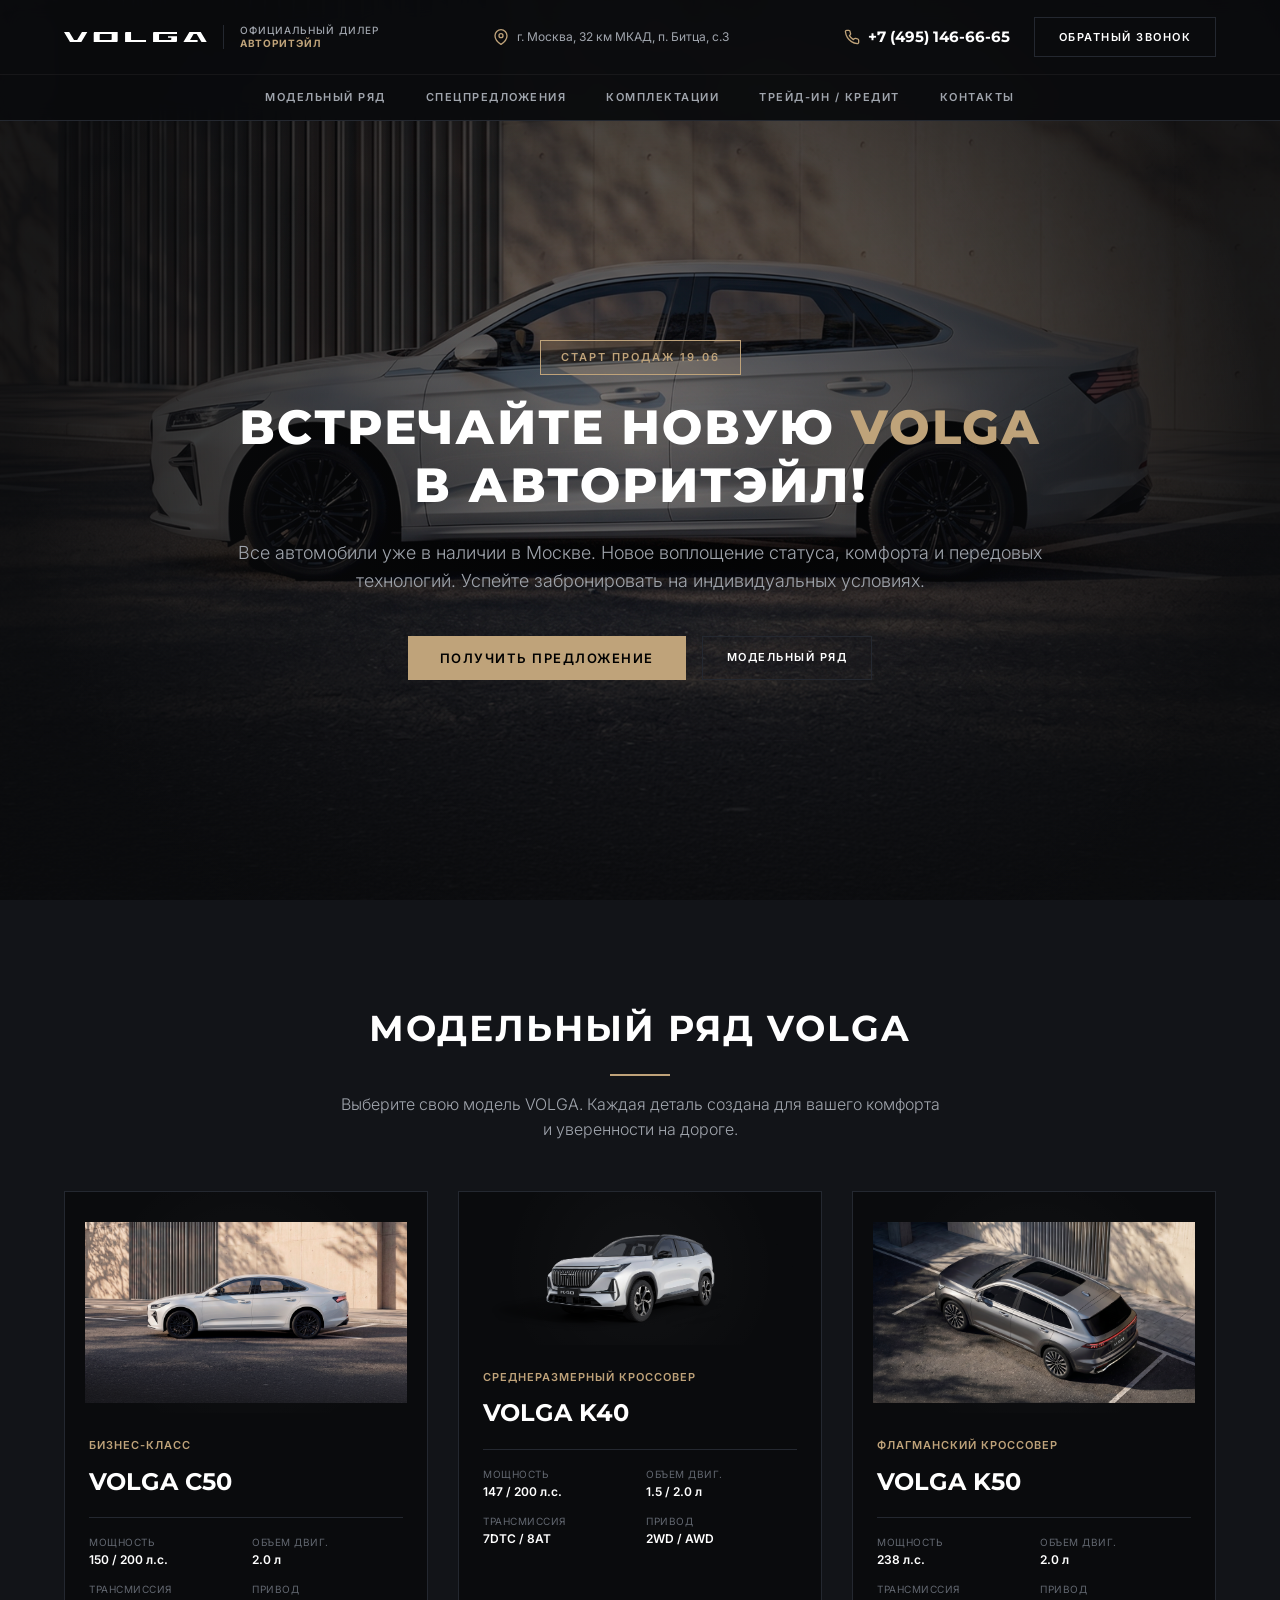
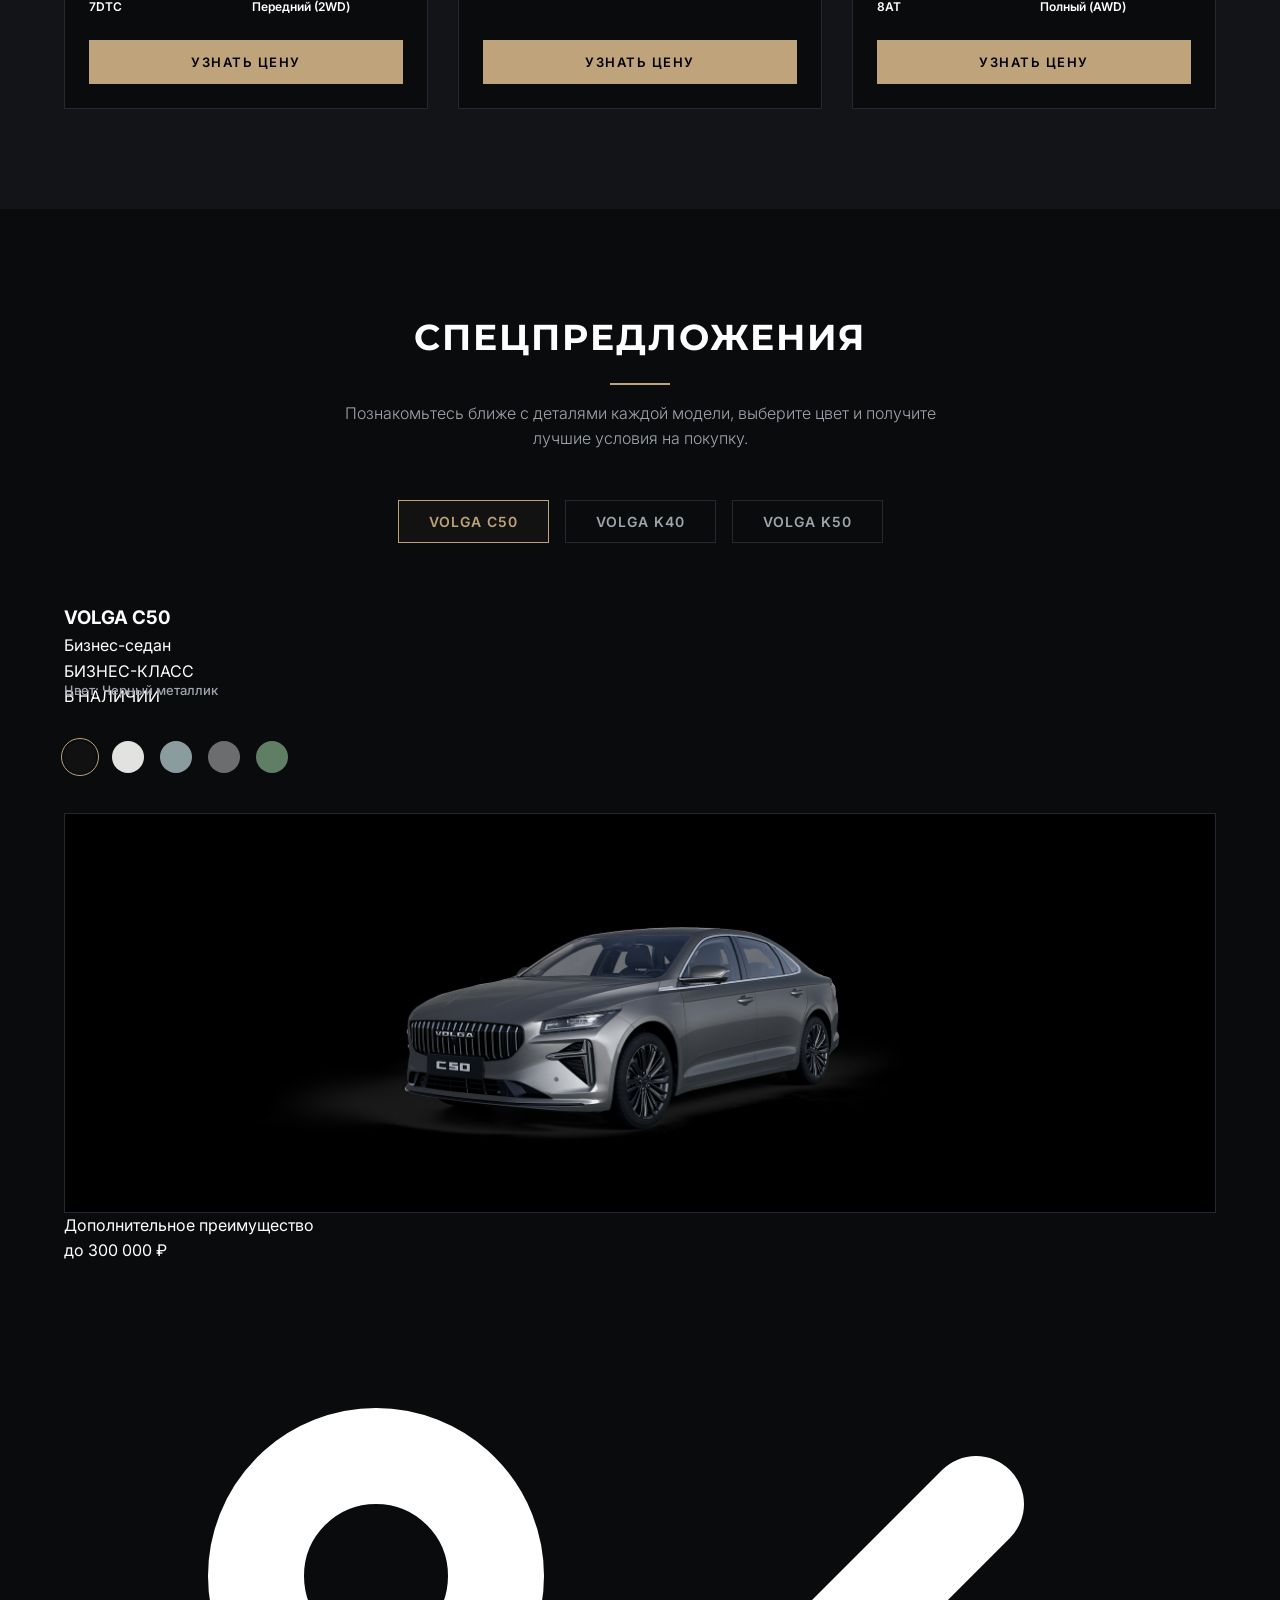
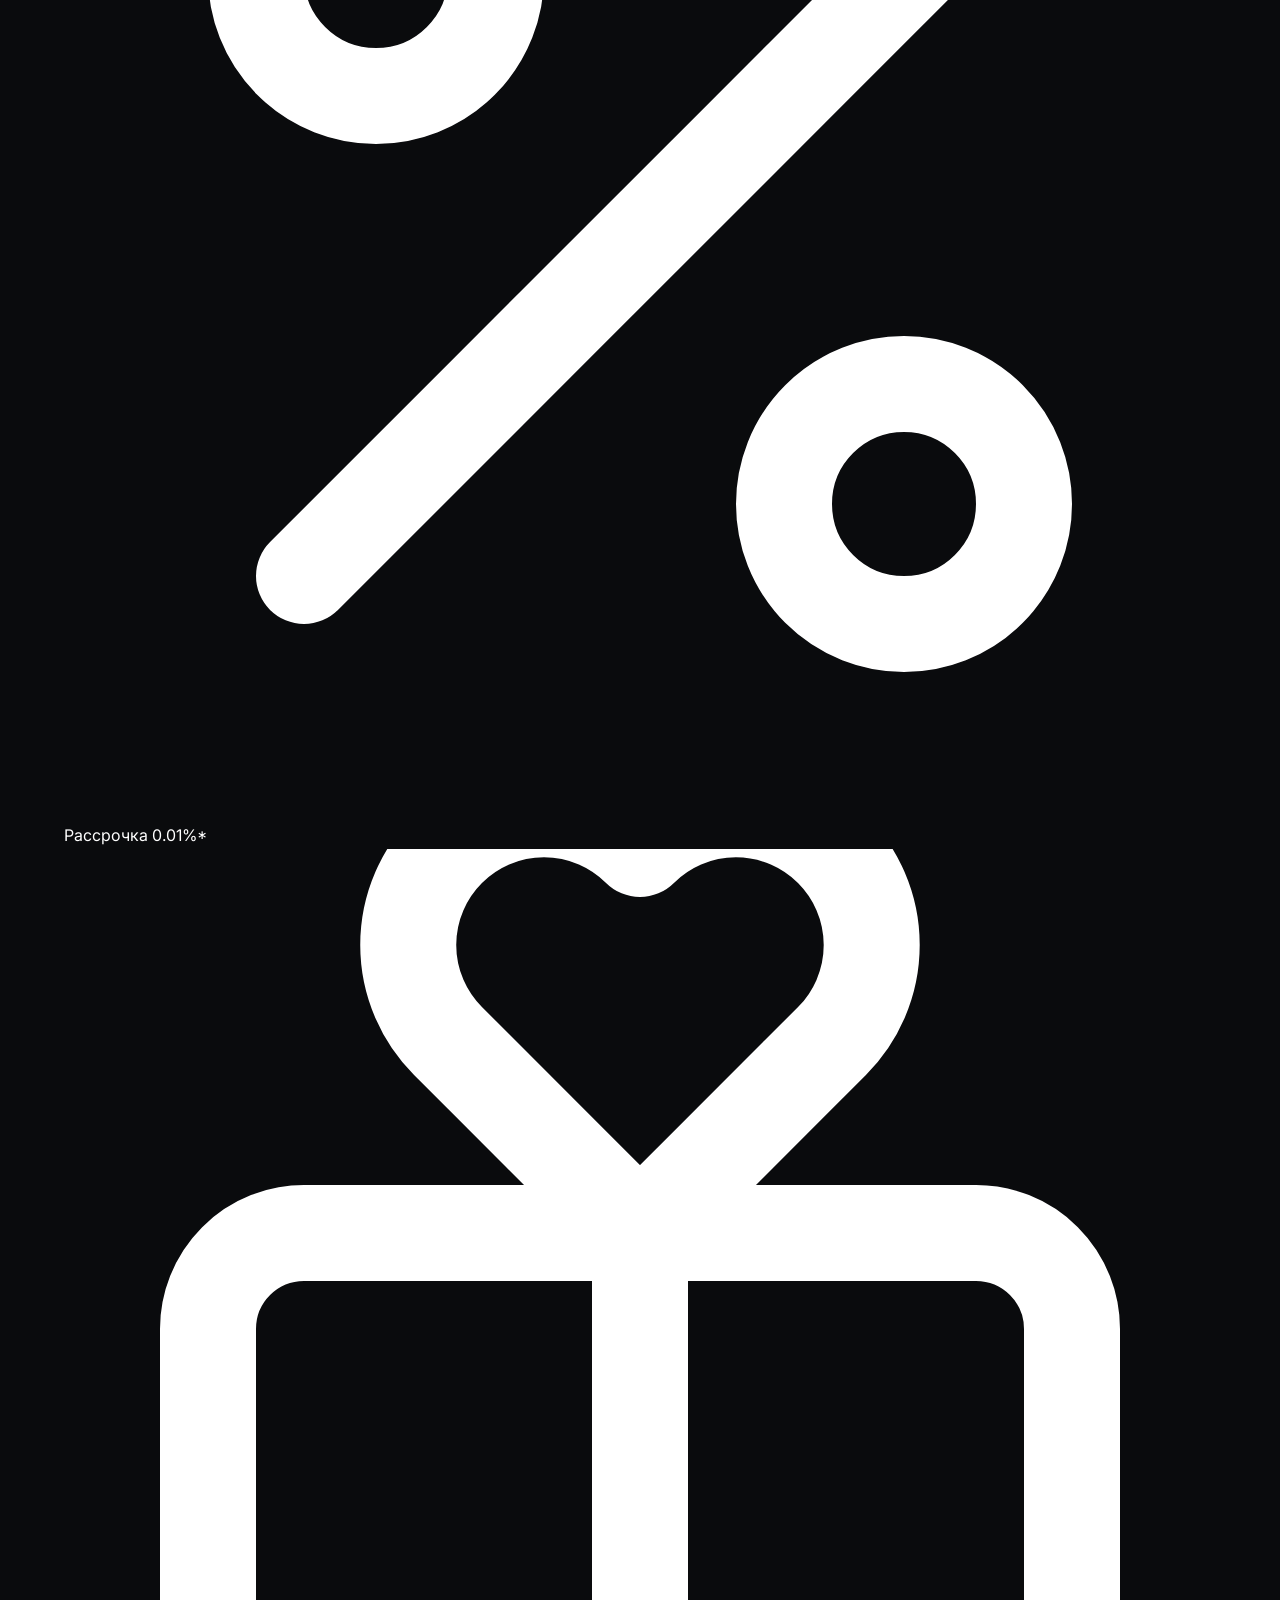
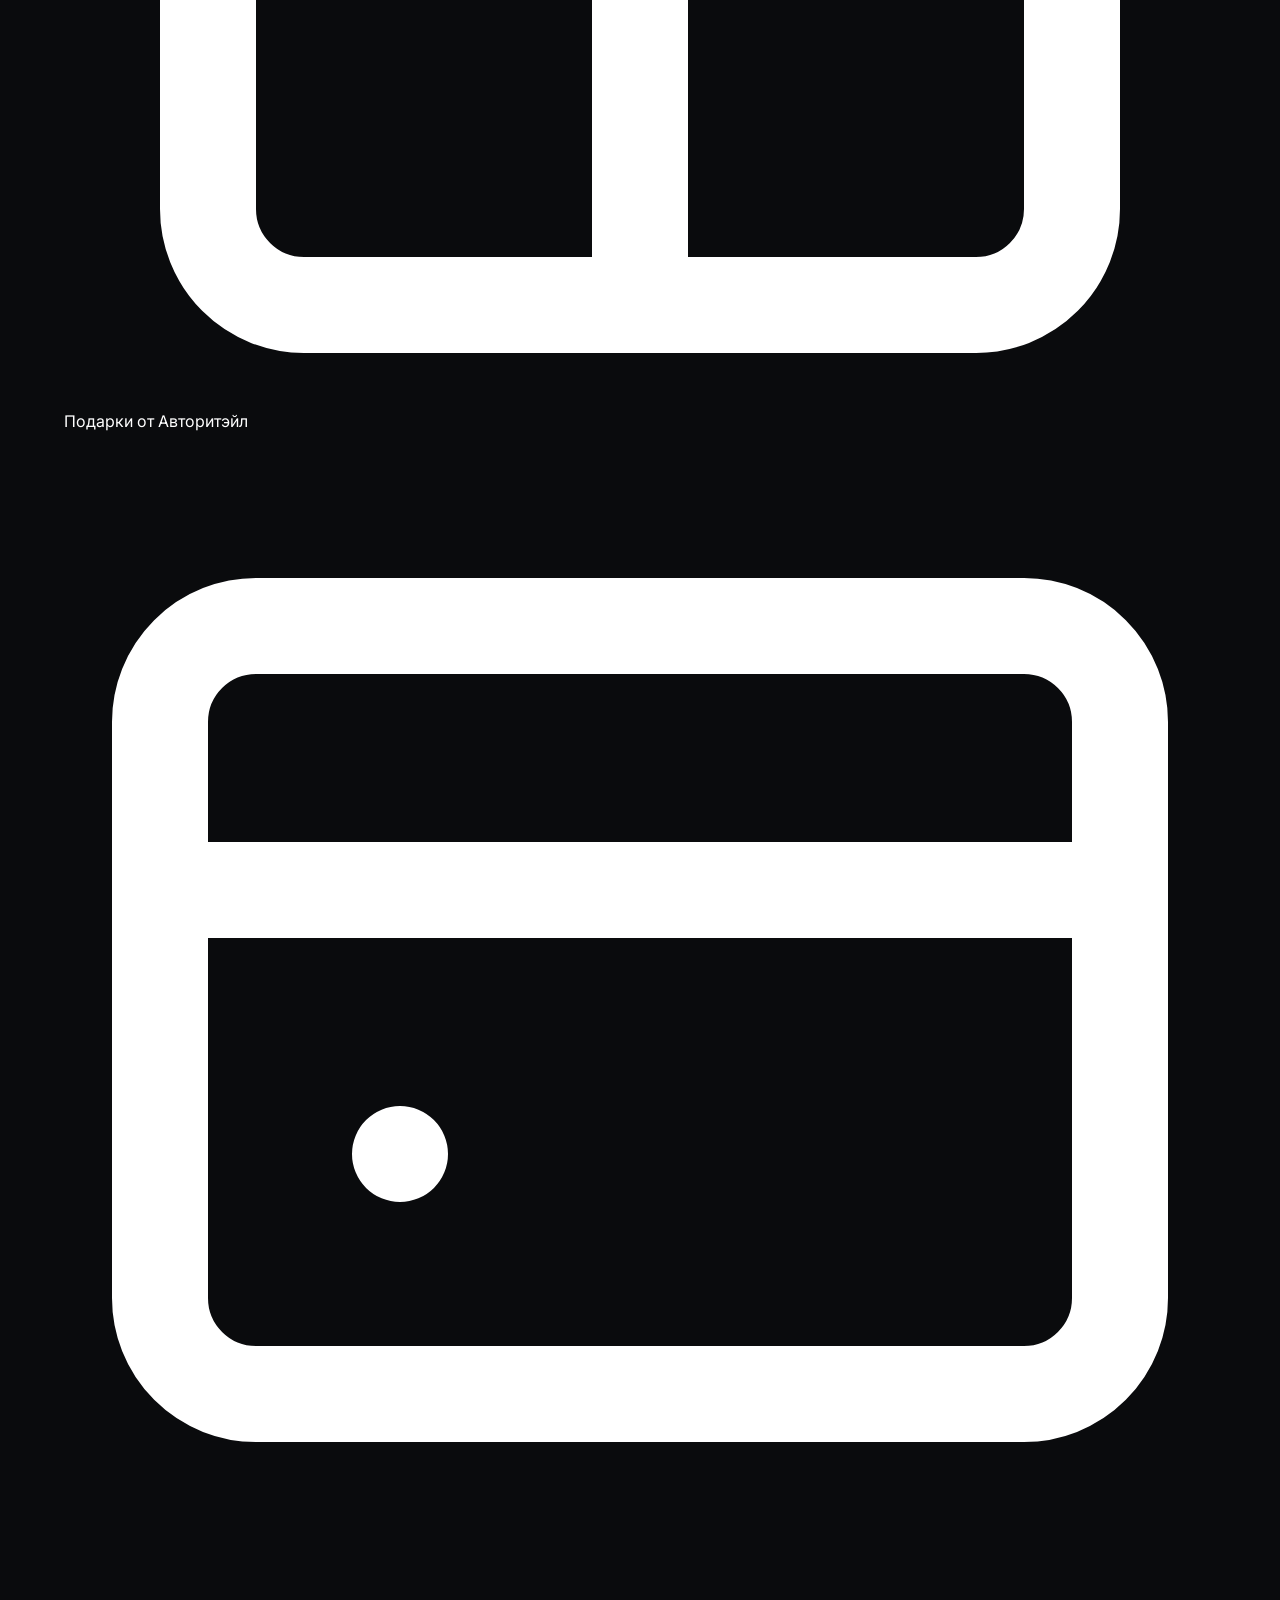
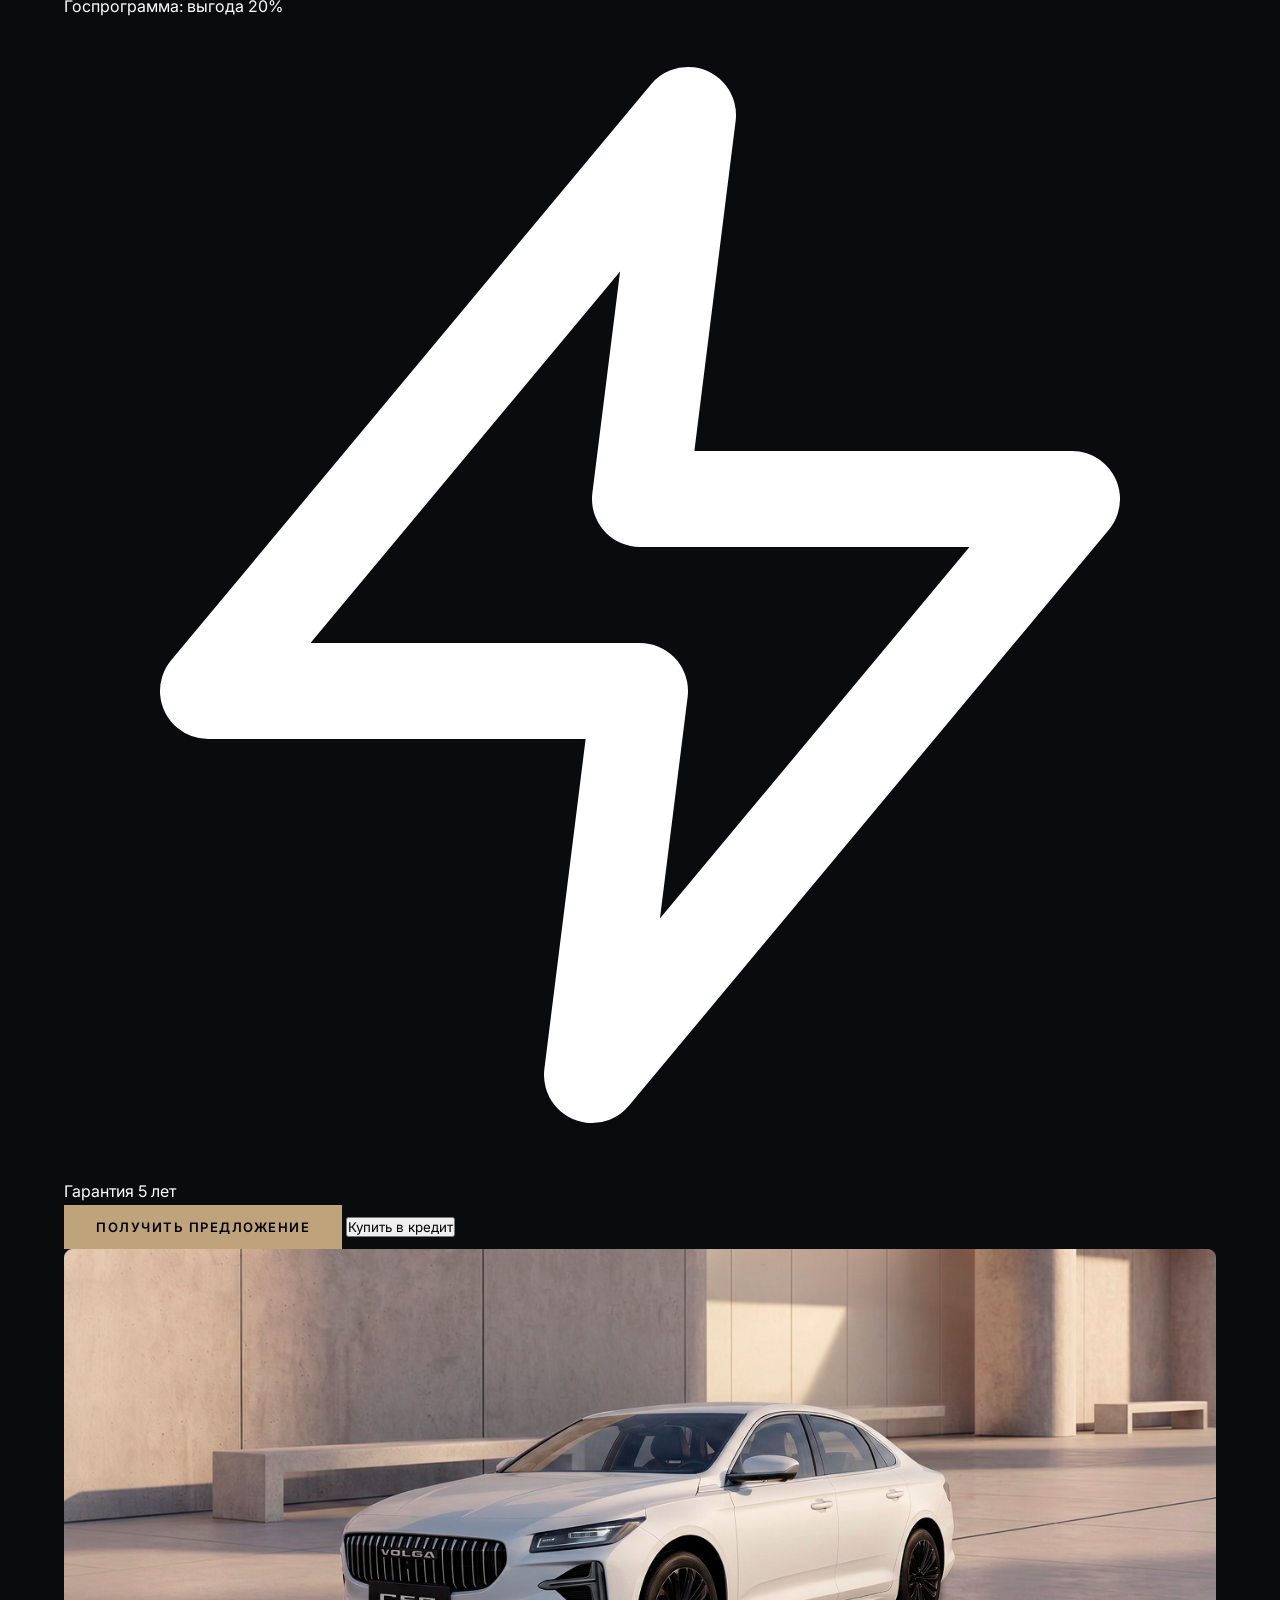
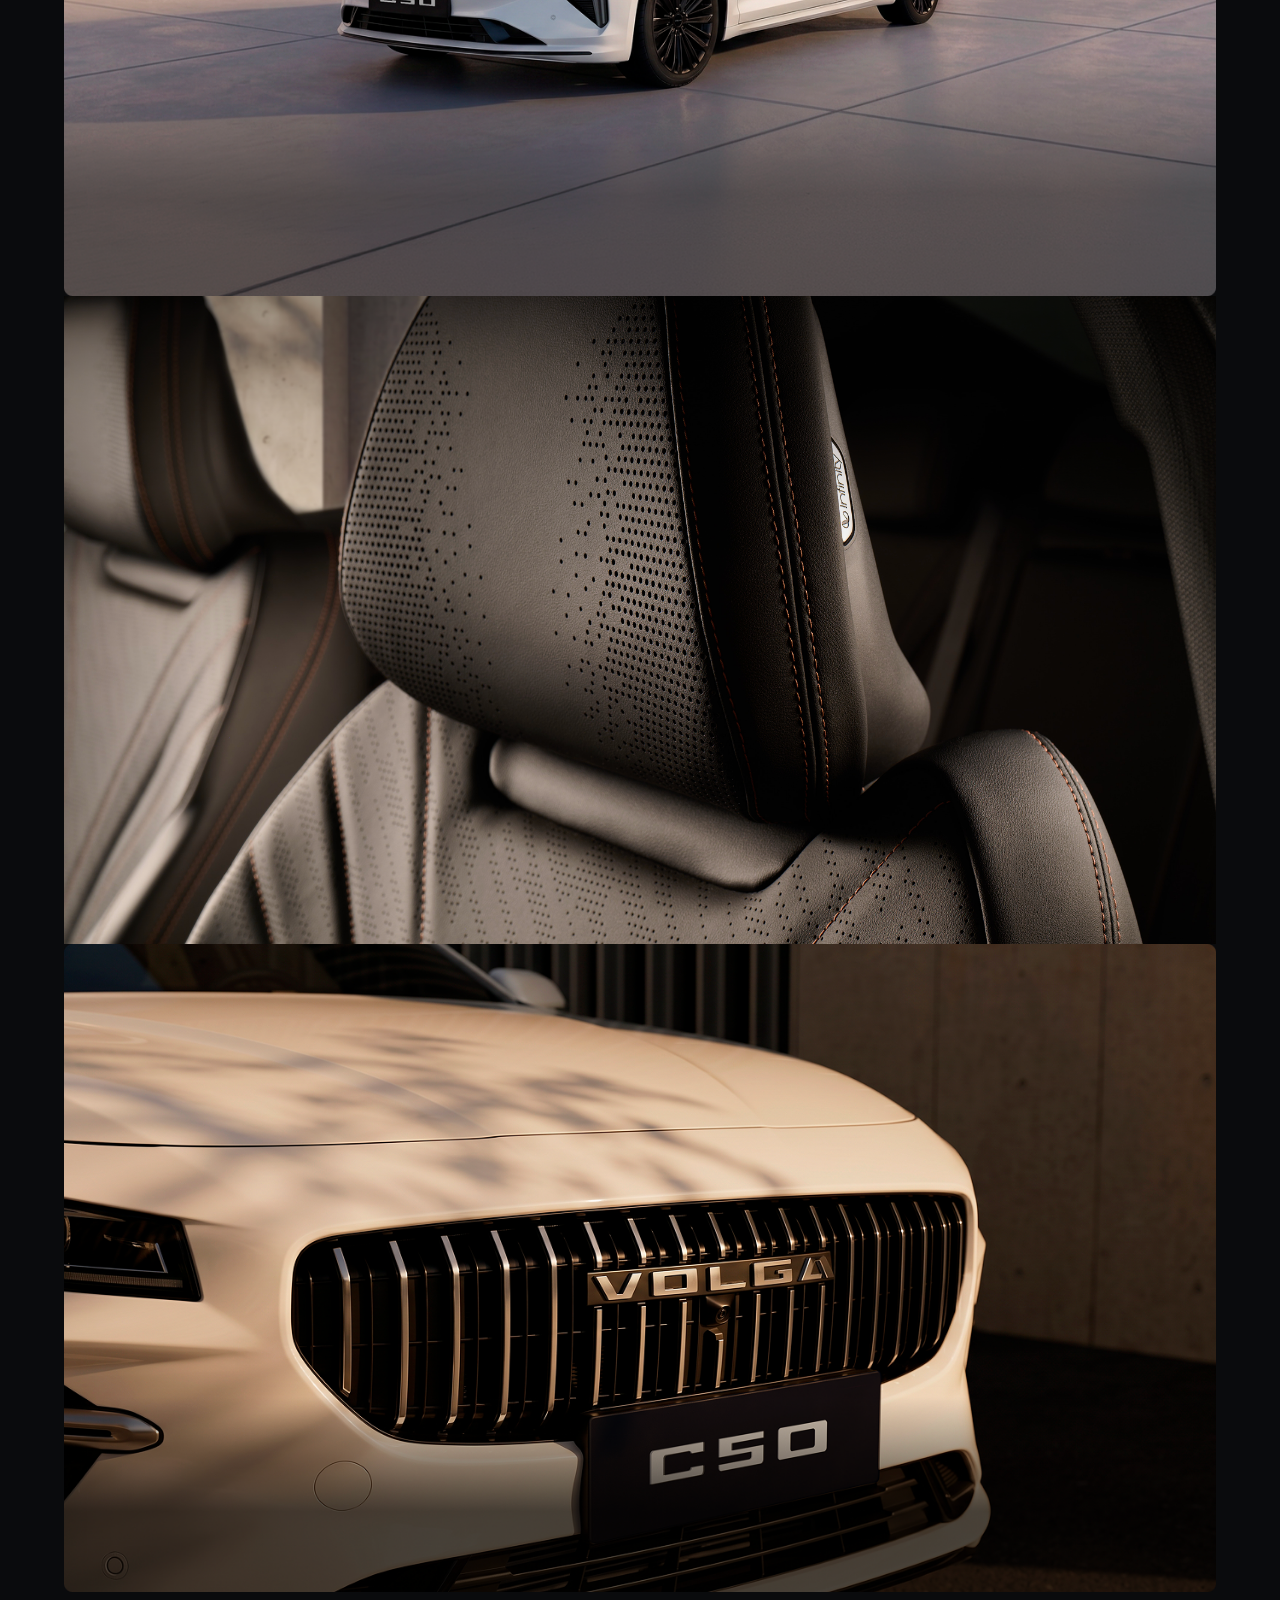
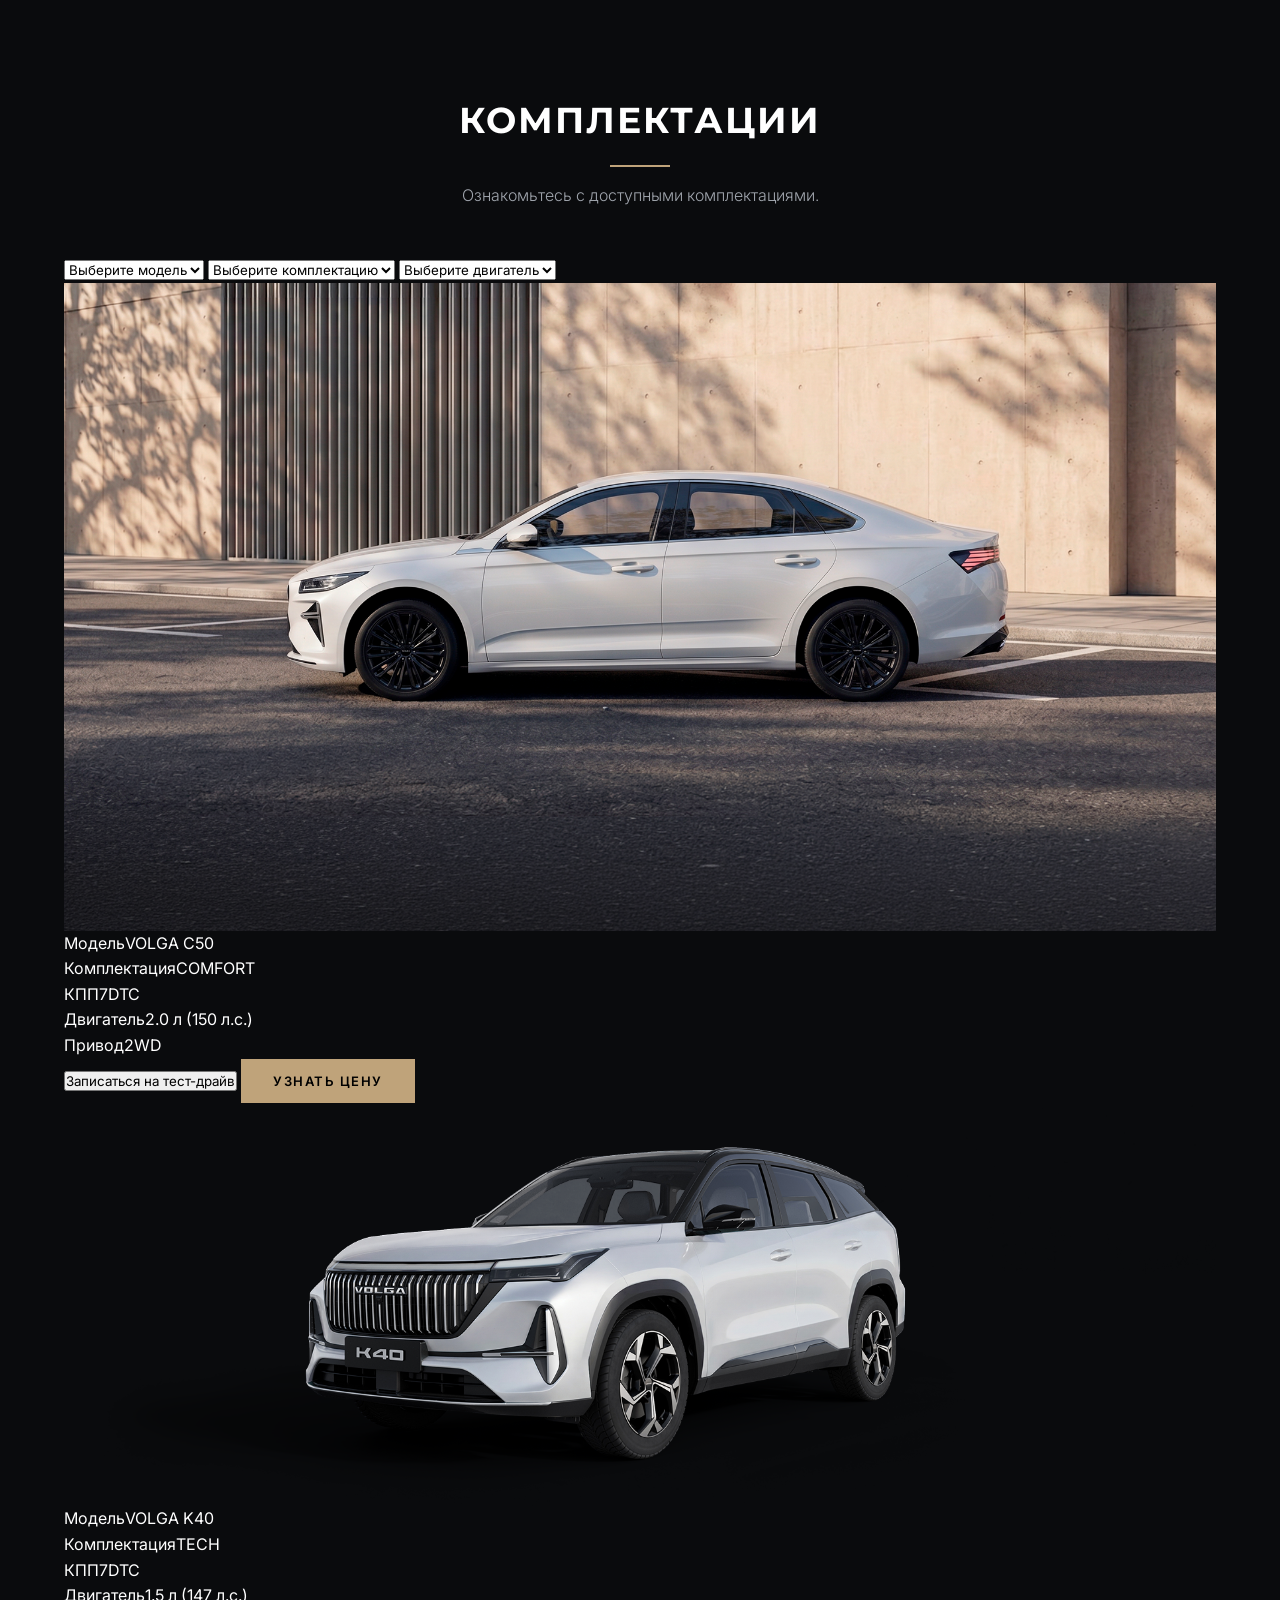
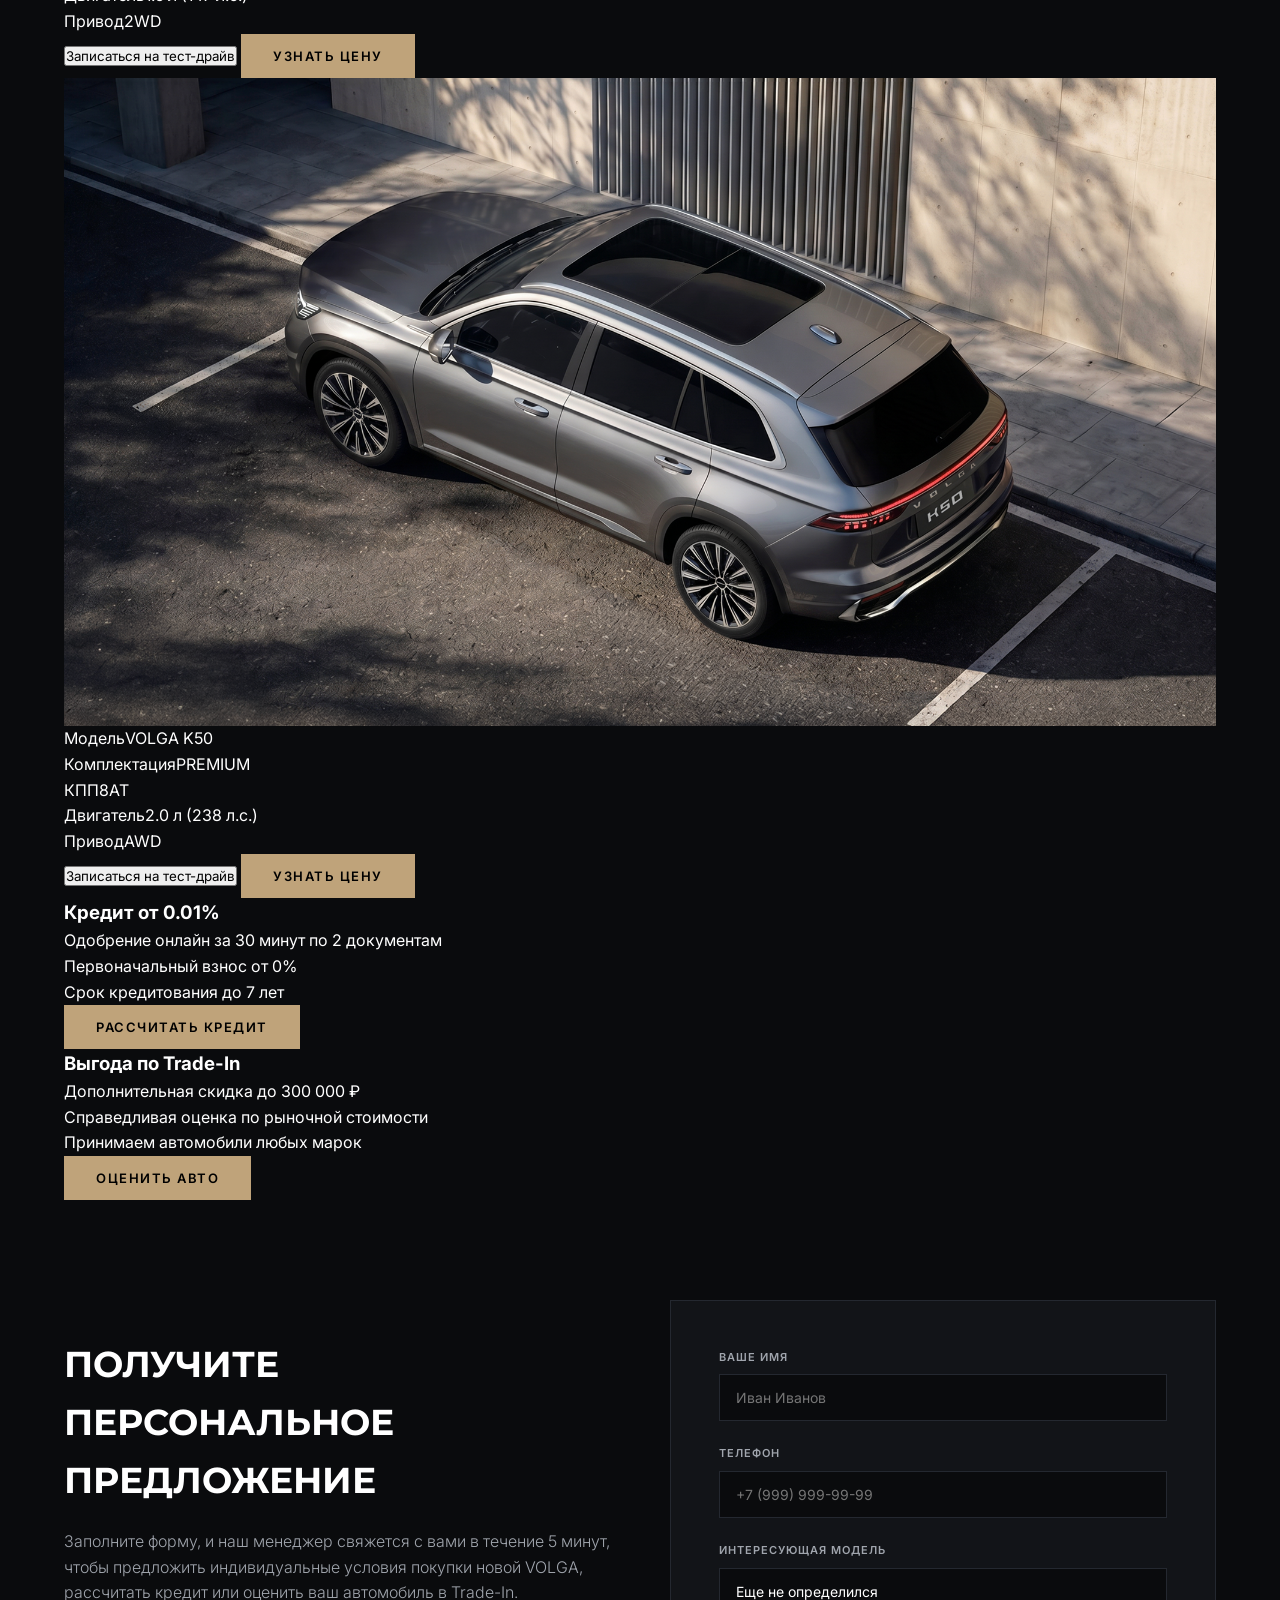
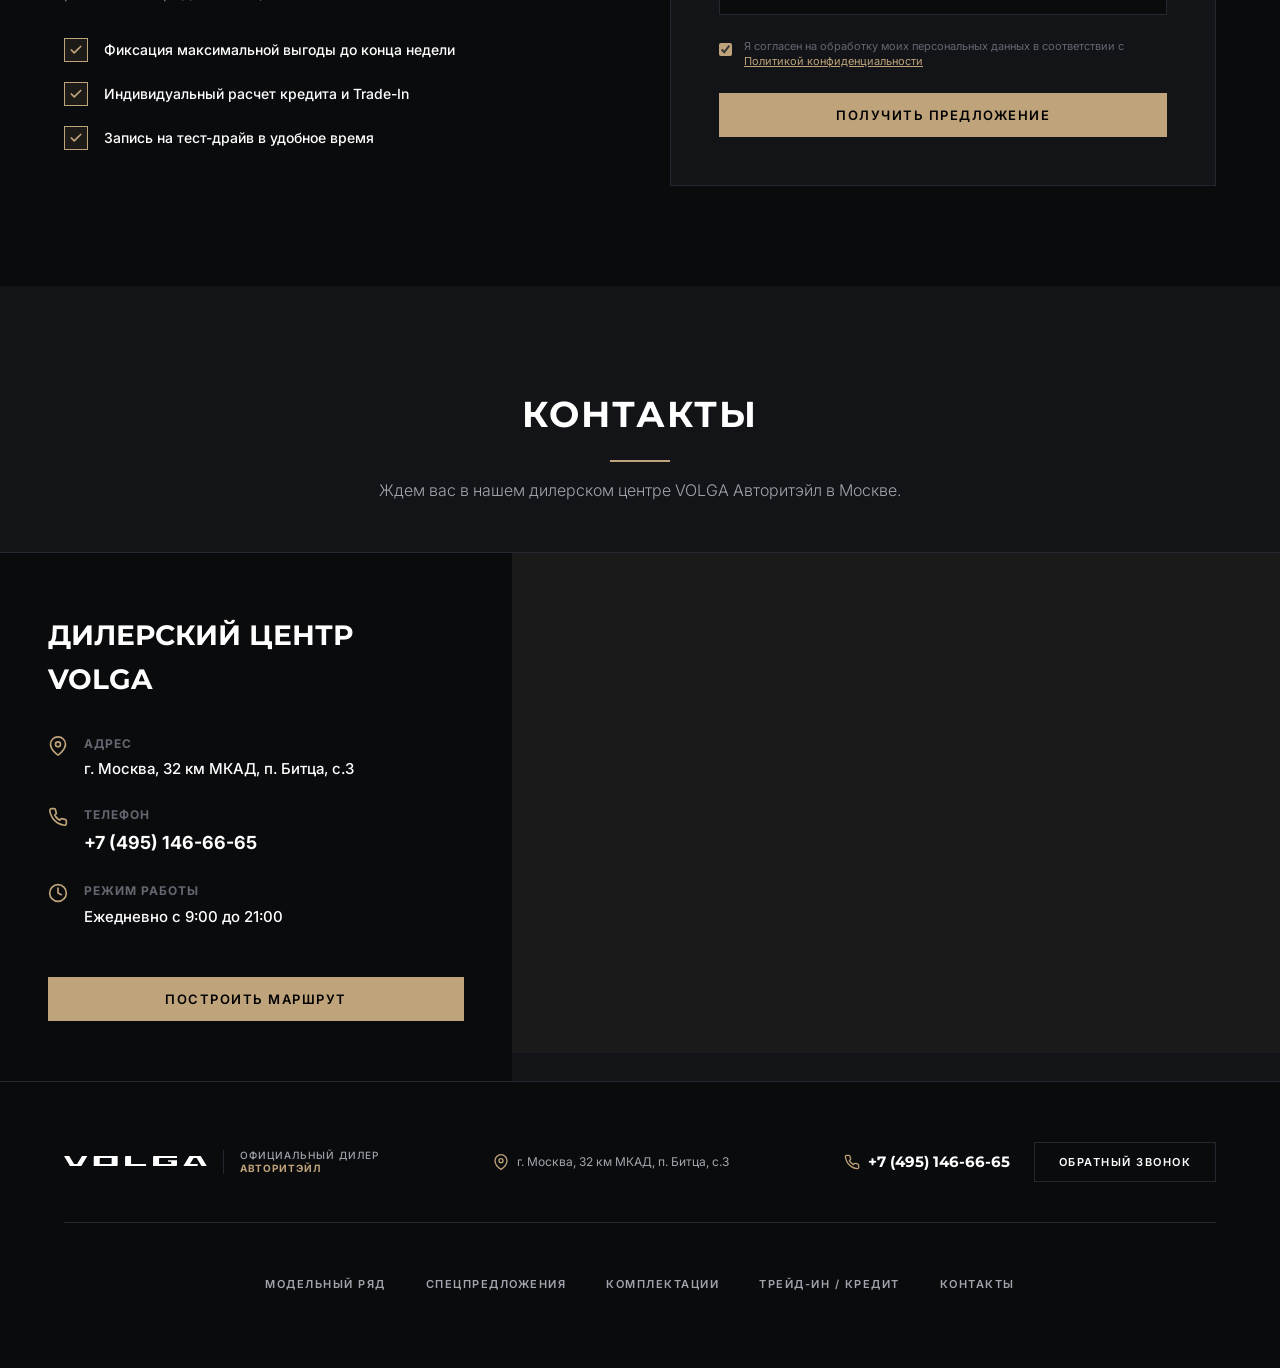
==== commit b900112b: "feat: new VOYAH-style configurator, trims section, trade-in/credit blocks" ====
--- a/index.html
+++ b/index.html
@@ -19,7 +19,7 @@
                 <div class="container header-top-container">
                     <div class="logo-area">
                         <a href="#" class="logo-link">
-                            <!-- Embedded SVG Volga Logo -->
+                            <!-- SVG Logo -->
                             <svg
                                 xmlns="http://www.w3.org/2000/svg"
                                 width="143"
@@ -28,7 +28,7 @@
                                 fill="none"
                             >
                                 <path
-                                    d="M113.016 0.0563636V1.94C113.016 1.95455 113.01 1.96909 112.997 1.98C112.985 1.99091 112.97 1.99636 112.955 1.99636H95.9465C95.7082 1.99636 95.4813 2.08727 95.3117 2.24727C95.1439 2.40727 95.0486 2.62545 95.0486 2.85273V7.93455C95.0486 7.94909 95.0543 7.96545 95.0657 7.97636C95.0772 7.98727 95.0924 7.99273 95.1096 7.99273H106.421C106.659 7.99273 106.89 7.90182 107.058 7.74182C107.228 7.58182 107.321 7.36364 107.321 7.13455V5.77091C107.321 5.75455 107.315 5.74 107.304 5.72909C107.292 5.71818 107.277 5.71091 107.26 5.71091H104.084C104.084 5.71091 104.068 5.71091 104.063 5.70727C104.055 5.70545 104.049 5.7 104.044 5.69636C104.038 5.69091 104.036 5.68545 104.032 5.68C104.028 5.67273 104.028 5.66727 104.028 5.66V4.33818C104.028 4.32364 104.034 4.31091 104.044 4.3C104.055 4.28909 104.068 4.28364 104.084 4.28364H113.01V8.85455C113.01 9.15636 112.884 9.44727 112.661 9.66182C112.438 9.87636 112.133 9.99636 111.817 9.99818H89.1192C89.104 9.99818 89.0887 9.99273 89.0773 9.98182C89.0658 9.97091 89.0601 9.95636 89.0601 9.94182V1.14545C89.0601 0.843636 89.186 0.552727 89.4109 0.338182C89.6359 0.123636 89.9409 0.00363636 90.2574 0.00363636H112.955C112.97 0.00363636 112.985 0.00909091 112.997 0.0181818C113.008 0.0272727 113.014 0.0418182 113.016 0.0563636ZM82.0422 8.05818V9.94364C82.0422 9.95818 82.0345 9.97273 82.025 9.98364C82.0136 9.99455 81.9983 10 81.9831 10H61.1408C61.1255 10 61.1103 9.99455 61.0988 9.98364C61.0874 9.97273 61.0817 9.95818 61.0817 9.94364V1.14727C61.0817 0.996364 61.1122 0.849091 61.1732 0.709091C61.2342 0.570909 61.3219 0.443636 61.4325 0.338182C61.5431 0.232727 61.6765 0.147273 61.8214 0.0909091C61.9663 0.0327273 62.1226 0.00363636 62.2809 0.00363636H67.0129C67.0282 0.00363636 67.0434 0.00909091 67.0549 0.02C67.0663 0.0309091 67.072 0.0454546 67.072 0.06V7.71455C67.072 7.79091 67.1025 7.86182 67.1597 7.91636C67.215 7.96909 67.2913 8 67.3713 8H81.985C82.0002 8 82.0155 8.00546 82.0269 8.01636C82.0383 8.02727 82.0441 8.04182 82.0441 8.05636M142.666 10H137.547C137.536 10 137.526 9.99818 137.517 9.99273C137.509 9.98727 137.501 9.98 137.496 9.97273L132.689 2.03455C132.689 2.03455 132.676 2.02 132.668 2.01455C132.659 2.00909 132.649 2.00727 132.638 2.00727H129.629C129.618 2.00727 129.608 2.00909 129.599 2.01455C129.591 2.02 129.584 2.02545 129.576 2.03455L126.015 7.91818C126.015 7.91818 126.007 7.93636 126.007 7.94727C126.007 7.95636 126.011 7.96727 126.015 7.97455C126.02 7.98364 126.028 7.99091 126.036 7.99455C126.045 8 126.055 8.00182 126.066 8.00182H133.543C133.559 8.00182 133.574 8.00727 133.585 8.01818C133.597 8.02909 133.603 8.04364 133.603 8.05818V9.94364C133.603 9.95818 133.597 9.97273 133.585 9.98364C133.574 9.99455 133.559 10 133.543 10H119.466C119.454 10 119.445 9.99818 119.435 9.99273C119.427 9.98727 119.418 9.98 119.414 9.97091C119.408 9.96182 119.414 9.95273 119.414 9.94182C119.406 9.93091 119.41 9.92182 119.414 9.91273L125.399 0.0345455C125.399 0.0345455 125.41 0.0181818 125.42 0.0127273C125.429 0.00727273 125.439 0.00545455 125.45 0.00545455H136.685C136.697 0.00545455 136.706 0.00727273 136.716 0.0127273C136.725 0.0181818 136.733 0.0254545 136.737 0.0345455L142.72 9.91273C142.72 9.91273 142.727 9.93091 142.727 9.94182C142.727 9.95273 142.723 9.96182 142.72 9.97091C142.714 9.98 142.706 9.98727 142.699 9.99273C142.689 9.99818 142.678 10 142.668 10M23.3074 0.0872727L17.3266 9.96546C17.3266 9.96546 17.3133 9.98182 17.3037 9.98727C17.2942 9.99273 17.2847 9.99455 17.2732 9.99636H6.03991C6.02847 9.99636 6.01894 9.99273 6.00941 9.98909C5.99988 9.98364 5.99225 9.97636 5.98653 9.96727L0.00762615 0.0872727C0.00762615 0.0872727 0 0.0690909 0 0.0581818C0 0.0472727 0.00190654 0.0381818 0.00762615 0.0290909C0.0133458 0.02 0.0209719 0.0127273 0.0305046 0.00727273C0.0400373 0.00363636 0.04957 0 0.0610092 0H5.17816C5.1896 0 5.19913 0.00181818 5.20866 0.00727273C5.2182 0.0127273 5.22582 0.02 5.23154 0.0290909L10.0379 7.96727C10.0379 7.96727 10.0513 7.98364 10.0589 7.98909C10.0684 7.99455 10.078 7.99636 10.0894 7.99636H13.0979C13.1075 7.99636 13.1189 7.99455 13.1284 7.98909C13.138 7.98364 13.1456 7.97636 13.1494 7.96727L17.952 0.0345455C17.952 0.0345455 17.9653 0.0181818 17.9748 0.0127273C17.9844 0.00727273 17.9939 0.00545455 18.0053 0.00545455H23.254C23.2655 0.00545455 23.275 0.00727273 23.2846 0.0127273C23.2941 0.0181818 23.3017 0.0254545 23.3074 0.0327273C23.3132 0.0418182 23.3151 0.0509091 23.3151 0.0618182C23.3151 0.0727273 23.3132 0.0818182 23.3074 0.0909091V0.0872727ZM35.698 7.93636V2.86C35.698 2.63273 35.7934 2.41455 35.9611 2.25455C36.1289 2.09455 36.3577 2.00364 36.596 2.00364H47.6139C47.6291 2.00364 47.6463 2.00909 47.6577 2.02C47.6577 2.02 47.6749 2.03091 47.6749 2.04545V7.14364C47.6749 7.37091 47.5796 7.58909 47.4118 7.74909C47.244 7.90909 47.0152 8 46.7769 8H35.7571C35.7419 8 35.7247 7.99455 35.7133 7.98364C35.7018 7.97273 35.6961 7.95818 35.6961 7.94182V7.93818M53.6042 0.00363636H30.9069C30.7486 0.00363636 30.5942 0.0327273 30.4493 0.0909091C30.3044 0.149091 30.171 0.232727 30.0604 0.338182C29.9498 0.443636 29.8602 0.570909 29.8011 0.709091C29.7401 0.847273 29.7096 0.996364 29.7096 1.14727V9.94182C29.7096 9.95636 29.7153 9.97091 29.7267 9.98182C29.7382 9.99273 29.7534 9.99818 29.7687 9.99818H52.466C52.6224 9.99818 52.7787 9.96909 52.9236 9.91091C53.0685 9.85273 53.2 9.76909 53.3125 9.66364C53.4231 9.55818 53.5108 9.43091 53.5718 9.29273C53.6328 9.15455 53.6633 9.00546 53.6633 8.85636V0.0563636C53.6633 0.0418182 53.6557 0.0290909 53.6443 0.0181818C53.6328 0.00909091 53.6195 0.00363636 53.6042 0.00181818V0.00363636Z"
+                                    d="M113.016 0.0563636V1.94C113.016 1.95455 113.01 1.96909 112.997 1.98C112.985 1.99091 112.97 1.99636 112.955 1.99636H95.9465C95.7082 1.99636 95.4813 2.08727 95.3117 2.24727C95.1439 2.40727 95.0486 2.62545 95.0486 2.85273V7.93455C95.0486 7.94909 95.0543 7.96545 95.0657 7.97636C95.0772 7.98727 95.0924 7.99273 95.1096 7.99273H106.421C106.659 7.99273 106.89 7.90182 107.058 7.74182C107.228 7.58182 107.321 7.36364 107.321 7.13455V5.77091C107.321 5.75455 107.315 5.74 107.304 5.72909C107.292 5.71818 107.277 5.71091 107.26 5.71091H104.084C104.084 5.71091 104.068 5.71091 104.063 5.70727C104.055 5.70545 104.049 5.7 104.044 5.69636C104.038 5.69091 104.036 5.68545 104.032 5.68C104.028 5.67273 104.028 5.66727 104.028 5.66V4.33818C104.028 4.32364 104.034 4.31091 104.044 4.3C104.055 4.28909 104.068 4.28364 104.084 4.28364H113.01V8.85455C113.01 9.15636 112.884 9.44727 112.661 9.66182C112.438 9.87636 112.133 9.99636 111.817 9.99818H89.1192C89.104 9.99818 89.0887 9.99273 89.0773 9.98182C89.0658 9.97091 89.0601 9.95636 89.0601 9.94182V1.14545C89.0601 0.843636 89.186 0.552727 89.4109 0.338182C89.6359 0.123636 89.9409 0.00363636 90.2574 0.00363636H112.955C112.97 0.00363636 112.985 0.00909091 112.997 0.0181818C113.008 0.0272727 113.014 0.0418182 113.016 0.0563636ZM82.0422 8.05818V9.94364C82.0422 9.95818 82.0345 9.97273 82.025 9.98364C82.0136 9.99455 81.9983 10 81.9831 10H61.1408C61.1255 10 61.1103 9.99455 61.0988 9.98364C61.0874 9.97273 61.0817 9.95818 61.0817 9.94364V1.14727C61.0817 0.996364 61.1122 0.849091 61.1732 0.709091C61.2342 0.570909 61.3219 0.443636 61.4325 0.338182C61.5431 0.232727 61.6765 0.147273 61.8214 0.0909091C61.9663 0.0327273 62.1226 0.00363636 62.2809 0.00363636H67.0129C67.0282 0.00363636 67.0434 0.00909091 67.0549 0.02C67.0663 0.0309091 67.072 0.0454546 67.072 0.06V7.71455C67.072 7.79091 67.1025 7.86182 67.1597 7.91636C67.215 7.96909 67.2913 8 67.3713 8H81.985C82.0002 8 82.0155 8.00546 82.0269 8.01636C82.0383 8.02727 82.0441 8.04182 82.0441 8.05636M142.666 10H137.547C137.536 10 137.526 9.99818 137.517 9.99273C137.509 9.98727 137.501 9.98 137.496 9.97273L132.689 2.03455C132.689 2.03455 132.676 2.02 132.668 2.01455C132.659 2.00909 132.649 2.00727 132.638 2.00727H129.629C129.618 2.00727 129.608 2.00909 129.599 2.01455C129.591 2.02 129.584 2.02545 129.576 2.03455L126.015 7.91818C126.015 7.91818 126.007 7.93636 126.007 7.94727C126.007 7.95636 126.011 7.96727 126.015 7.97455C126.02 7.98364 126.028 7.99091 126.036 7.99455C126.045 8 126.055 8.00182 126.066 8.00182H133.543C133.559 8.00182 133.574 8.00727 133.585 8.01818C133.597 8.02909 133.603 8.04364 133.603 8.05818V9.94364C133.603 9.95818 133.597 9.97273 133.585 9.98364C133.574 9.99455 133.559 10 133.543 10H119.466C119.454 10 119.445 9.99818 119.435 9.99273C119.427 9.98727 119.418 9.98 119.414 9.97091C119.408 9.96182 119.414 9.95273 119.414 9.94182C119.406 9.93091 119.41 9.92182 119.414 9.91273L125.399 0.0345455C125.399 0.0345455 125.41 0.0181818 125.42 0.0127273C125.429 0.00727273 125.439 0.00545455 125.45 0.00545455H136.685C136.697 0.00545455 136.706 0.00727273 136.716 0.0127273C136.725 0.0181818 136.733 0.0254545 136.737 0.0345455L142.72 9.91273C142.72 9.91273 142.727 9.93091 142.727 9.94182C142.727 9.95273 142.723 9.96182 142.72 9.97091C142.714 9.98 142.706 9.98727 142.699 9.99273C142.689 9.99818 142.678 10 142.668 10M23.3074 0.0872727L17.3266 9.96546C17.3266 9.96546 17.3133 9.98182 17.3037 9.98727C17.2942 9.99273 17.2847 9.99455 17.2732 9.99636H6.03991C6.02847 9.99636 6.01894 9.99273 6.00941 9.98909C5.99988 9.98364 5.99225 9.97636 5.98653 9.96727L0.00762615 0.0872727C0.00762615 0.0872727 0 0.0690909 0 0.0581818C0 0.0472727 0.00190654 0.0381818 0.00762615 0.0290909C0.0133458 0.02 0.0209719 0.0127273 0.0305046 0.00727273C0.0400373 0.00363636 0.04957 0 0.0610092 0H5.17816C5.1896 0 5.19913 0.00181818 5.20866 0.00727273C5.2182 0.0127273 5.22582 0.02 5.23154 0.0290909L10.0379 7.96727C10.0379 7.96727 10.0513 7.98364 10.0589 7.98909C10.0684 7.99455 10.078 7.99636 10.0894 7.99636H13.0979C13.1075 7.99636 13.1189 7.99455 13.1284 7.98909C13.138 7.98364 13.1456 7.97636 13.1494 7.96727L17.952 0.0345455C17.952 0.0345455 17.9653 0.0181818 17.9748 0.0127273C17.9844 0.00727273 17.9939 0.00545455 18.0053 0.00545455H23.254C23.2655 0.00545455 23.275 0.00727273 23.2846 0.0127273C23.2941 0.0181818 23.3017 0.0254545 23.3074 0.0327273C23.3132 0.0418182 23.3151 0.0509091 23.3151 0.0618182C23.3151 0.0727273 23.3132 0.0818182 23.3074 0.0909091V0.0872727ZM35.698 7.93636V2.86C35.698 2.63273 35.7934 2.41455 35.9611 2.25455C36.1289 2.09455 36.3577 2.00364 36.596 2.00364H47.6139C47.6291 2.00364 47.6463 2.00909 47.6577 2.02C47.6692 2.03091 47.6749 2.04545 47.6749 2.06182V7.14364C47.6749 7.37091 47.5796 7.58909 47.4118 7.74909C47.244 7.90909 47.0152 8 46.7769 8H35.7571C35.7419 8 35.7247 7.99455 35.7133 7.98364C35.7018 7.97273 35.6961 7.95818 35.6961 7.94182V7.93818M53.6042 0.00363636H30.9069C30.7486 0.00363636 30.5942 0.0327273 30.4493 0.0909091C30.3044 0.149091 30.171 0.232727 30.0604 0.338182C29.9498 0.443636 29.8602 0.570909 29.8011 0.709091C29.7401 0.847273 29.7096 0.996364 29.7096 1.14727V9.94182C29.7096 9.95636 29.7153 9.97091 29.7267 9.98182C29.7382 9.99273 29.7534 9.99818 29.7687 9.99818H52.466C52.6224 9.99818 52.7787 9.96909 52.9236 9.91091C53.0685 9.85273 53.2 9.76909 53.3125 9.66364C53.4231 9.55818 53.5108 9.43091 53.5718 9.29273C53.6328 9.15455 53.6633 9.00546 53.6633 8.85636V0.0563636C53.6633 0.0418182 53.6557 0.0290909 53.6443 0.0181818C53.6328 0.00909091 53.6195 0.00363636 53.6042 0.00181818V0.00363636Z"
                                     fill="white"
                                 />
                             </svg>
@@ -95,8 +95,9 @@
                 <div class="container">
                     <nav>
                         <a href="#models">Модельный ряд</a>
-                        <a href="#details">Особенности</a>
-                        <a href="#benefits">Преимущества</a>
+                        <a href="#details">Спецпредложения</a>
+                        <a href="#trims">Комплектации</a>
+                        <a href="#finance">Трейд-ин / Кредит</a>
                         <a href="#contacts">Контакты</a>
                     </nav>
                 </div>
@@ -256,10 +257,10 @@
         <!-- Interactive Configurator & Details Section -->
         <section id="details" class="details-section">
             <div class="container">
-                <h2 class="section-title">Особенности и Цвета</h2>
+                <h2 class="section-title">Спецпредложения</h2>
                 <p class="section-subtitle">
-                    Познакомьтесь ближе с деталями каждой модели и подберите
-                    идеальный цвет кузова.
+                    Познакомьтесь ближе с деталями каждой модели, выберите цвет
+                    и получите лучшие условия на покупку.
                 </p>
 
                 <div class="tabs-container">
@@ -276,441 +277,849 @@
 
                 <!-- Tab C50 -->
                 <div id="tab-c50" class="tab-content active">
-                    <div class="detail-grid">
-                        <div class="configurator-view">
-                            <img
-                                src="images/c50_color_black.png"
-                                alt="VOLGA C50 Configurator"
-                                id="c50-config-img"
-                            />
-                        </div>
-                        <div class="detail-info">
-                            <h3>VOLGA C50</h3>
-                            <p class="detail-desc">
-                                Статусный седан бизнес-класса, созданный для
-                                тех, кто ценит сдержанную роскошь, выверенный
-                                лаконичный дизайн и бескомпромиссный комфорт в
-                                каждой поездке.
-                            </p>
-
-                            <div class="features-list">
-                                <div class="feature-item">
-                                    <div class="feature-icon">✦</div>
-                                    <div class="feature-text">
-                                        <h4>Простор бизнес-класса</h4>
-                                        <p>
-                                            Один из самых просторных салонов в
-                                            сегменте благодаря внушительной
-                                            колесной базе 2800 мм.
-                                        </p>
-                                    </div>
-                                </div>
-                                <div class="feature-item">
-                                    <div class="feature-icon">✦</div>
-                                    <div class="feature-text">
-                                        <h4>Премиальное оснащение</h4>
-                                        <p>
-                                            Светодиодная оптика, двухзонный
-                                            климат-контроль, аудиосистема с 12
-                                            динамиками и динамиками в
-                                            подголовнике водителя.
-                                        </p>
-                                    </div>
-                                </div>
-                                <div class="feature-item">
-                                    <div class="feature-icon">✦</div>
-                                    <div class="feature-text">
-                                        <h4>Зимний пакет</h4>
-                                        <p>
-                                            Полный подогрев всех сидений, руля,
-                                            лобового стекла и форсунок омывателя
-                                            в базовой комплектации.
-                                        </p>
-                                    </div>
-                                </div>
-                            </div>
-
-                            <div class="color-selector-title">
-                                Выберите цвет кузова:
-                            </div>
-                            <div class="color-options">
-                                <div
-                                    class="color-dot active"
-                                    style="background-color: #111111"
-                                    data-model="c50"
-                                    data-color-name="Черный металлик"
-                                    data-img="images/c50_color_black.png"
-                                ></div>
-                                <div
-                                    class="color-dot"
-                                    style="background-color: #e2e2e0"
-                                    data-model="c50"
-                                    data-color-name="Белый металлик"
-                                    data-img="images/c50_color_white.png"
-                                ></div>
-                                <div
-                                    class="color-dot"
-                                    style="background-color: #8b9ca1"
-                                    data-model="c50"
-                                    data-color-name="Серо-голубой металлик"
-                                    data-img="images/c50_color_blue.png"
-                                ></div>
-                                <div
-                                    class="color-dot"
-                                    style="background-color: #6c6d6f"
-                                    data-model="c50"
-                                    data-color-name="Серый металлик"
-                                    data-img="images/c50_color_grey.png"
-                                ></div>
-                                <div
-                                    class="color-dot"
-                                    style="background-color: #5f7e64"
-                                    data-model="c50"
-                                    data-color-name="Зеленый металлик"
-                                    data-img="images/c50_color_green.png"
-                                ></div>
-                            </div>
-                            <div class="color-name-display">
-                                Цвет: <span>Черный металлик</span>
-                            </div>
-
-                            <button
-                                class="btn open-modal-btn"
-                                data-modal-title="Записаться на тест-драйв VOLGA C50"
-                                data-modal-model="C50"
-                            >
-                                Тест-драйв C50
-                            </button>
+                    <div class="configurator-layout">
+                        <div class="config-left">
+                            <h3 class="config-model-title">VOLGA C50</h3>
+                            <div class="config-model-subtitle">
+                                Бизнес-седан
+                            </div>
+                            <div class="config-badges">
+                                <div class="badge-tag">БИЗНЕС-КЛАСС</div>
+                                <div class="badge-stock">В НАЛИЧИИ</div>
+                            </div>
+
+                            <div class="config-color-picker">
+                                <div class="color-name-display">
+                                    Цвет: <span>Черный металлик</span>
+                                </div>
+                                <div class="color-options">
+                                    <div
+                                        class="color-dot active"
+                                        style="background-color: #111111"
+                                        data-model="c50"
+                                        data-color-name="Черный металлик"
+                                        data-img="images/c50_color_black.png"
+                                    ></div>
+                                    <div
+                                        class="color-dot"
+                                        style="background-color: #e2e2e0"
+                                        data-model="c50"
+                                        data-color-name="Белый металлик"
+                                        data-img="images/c50_color_white.png"
+                                    ></div>
+                                    <div
+                                        class="color-dot"
+                                        style="background-color: #8b9ca1"
+                                        data-model="c50"
+                                        data-color-name="Серо-голубой металлик"
+                                        data-img="images/c50_color_blue.png"
+                                    ></div>
+                                    <div
+                                        class="color-dot"
+                                        style="background-color: #6c6d6f"
+                                        data-model="c50"
+                                        data-color-name="Серый металлик"
+                                        data-img="images/c50_color_grey.png"
+                                    ></div>
+                                    <div
+                                        class="color-dot"
+                                        style="background-color: #5f7e64"
+                                        data-model="c50"
+                                        data-color-name="Зеленый металлик"
+                                        data-img="images/c50_color_green.png"
+                                    ></div>
+                                </div>
+                            </div>
+
+                            <div class="configurator-view config-car-img">
+                                <img
+                                    src="images/c50_color_black.png"
+                                    alt="VOLGA C50"
+                                    id="c50-config-img"
+                                />
+                            </div>
+                        </div>
+
+                        <div class="config-right">
+                            <div class="offer-heading">
+                                Дополнительное преимущество<br /><span
+                                    >до 300 000 ₽</span
+                                >
+                            </div>
+
+                            <div class="offer-cards">
+                                <div class="offer-card">
+                                    <svg
+                                        xmlns="http://www.w3.org/2000/svg"
+                                        viewBox="0 0 24 24"
+                                        fill="none"
+                                        stroke="currentColor"
+                                        stroke-width="2"
+                                        stroke-linecap="round"
+                                        stroke-linejoin="round"
+                                    >
+                                        <line
+                                            x1="19"
+                                            y1="5"
+                                            x2="5"
+                                            y2="19"
+                                        ></line>
+                                        <circle
+                                            cx="6.5"
+                                            cy="6.5"
+                                            r="2.5"
+                                        ></circle>
+                                        <circle
+                                            cx="17.5"
+                                            cy="17.5"
+                                            r="2.5"
+                                        ></circle>
+                                    </svg>
+                                    <p>Рассрочка 0.01%*</p>
+                                </div>
+                                <div class="offer-card">
+                                    <svg
+                                        xmlns="http://www.w3.org/2000/svg"
+                                        viewBox="0 0 24 24"
+                                        fill="none"
+                                        stroke="currentColor"
+                                        stroke-width="2"
+                                        stroke-linecap="round"
+                                        stroke-linejoin="round"
+                                    >
+                                        <rect
+                                            x="3"
+                                            y="8"
+                                            width="18"
+                                            height="14"
+                                            rx="2"
+                                            ry="2"
+                                        ></rect>
+                                        <line
+                                            x1="12"
+                                            y1="8"
+                                            x2="12"
+                                            y2="22"
+                                        ></line>
+                                        <path
+                                            d="M12 8l4-4a2.828 2.828 0 0 0-4-4 2.828 2.828 0 0 0-4 4l4 4z"
+                                        ></path>
+                                    </svg>
+                                    <p>Подарки от Авторитэйл</p>
+                                </div>
+                                <div class="offer-card full-width">
+                                    <svg
+                                        xmlns="http://www.w3.org/2000/svg"
+                                        viewBox="0 0 24 24"
+                                        fill="none"
+                                        stroke="currentColor"
+                                        stroke-width="2"
+                                        stroke-linecap="round"
+                                        stroke-linejoin="round"
+                                    >
+                                        <rect
+                                            x="2"
+                                            y="4"
+                                            width="20"
+                                            height="16"
+                                            rx="2"
+                                        ></rect>
+                                        <path d="M7 15h0M2 9.5h20"></path>
+                                    </svg>
+                                    <p>Госпрограмма: выгода 20%</p>
+                                </div>
+                            </div>
+
+                            <div class="warranty-block">
+                                <svg
+                                    xmlns="http://www.w3.org/2000/svg"
+                                    viewBox="0 0 24 24"
+                                    fill="none"
+                                    stroke="currentColor"
+                                    stroke-width="2"
+                                    stroke-linecap="round"
+                                    stroke-linejoin="round"
+                                >
+                                    <polygon
+                                        points="13 2 3 14 12 14 11 22 21 10 12 10 13 2"
+                                    ></polygon>
+                                </svg>
+                                <span>Гарантия 5 лет</span>
+                            </div>
+
+                            <div class="config-actions">
+                                <button
+                                    class="btn open-modal-btn"
+                                    data-modal-title="Получить предложение на VOLGA C50"
+                                    data-modal-model="C50"
+                                >
+                                    Получить предложение
+                                </button>
+                                <button
+                                    class="btn-dark open-modal-btn"
+                                    data-modal-title="Рассчитать кредит на VOLGA C50"
+                                    data-modal-model="C50"
+                                >
+                                    Купить в кредит
+                                </button>
+                            </div>
+                        </div>
+                    </div>
+
+                    <!-- Live Photos Grid -->
+                    <div class="live-photos">
+                        <div class="photo-grid">
+                            <div class="photo-item">
+                                <img
+                                    src="images/c50_interior.png"
+                                    alt="VOLGA C50 Interior"
+                                />
+                            </div>
+                            <div class="photo-item">
+                                <img
+                                    src="images/c50_detail1.png"
+                                    alt="VOLGA C50 Detail"
+                                />
+                            </div>
+                            <div class="photo-item">
+                                <img
+                                    src="images/c50_detail2.png"
+                                    alt="VOLGA C50 Design"
+                                />
+                            </div>
                         </div>
                     </div>
                 </div>
 
                 <!-- Tab K40 -->
                 <div id="tab-k40" class="tab-content">
-                    <div class="detail-grid">
-                        <div class="configurator-view">
-                            <img
-                                src="images/k40_color_blue.png"
-                                alt="VOLGA K40 Configurator"
-                                id="k40-config-img"
-                            />
-                        </div>
-                        <div class="detail-info">
-                            <h3>VOLGA K40</h3>
-                            <p class="detail-desc">
-                                Современный и динамичный среднеразмерный
-                                кроссовер. Атлетичные линии кузова, фирменная
-                                решетка радиатора и узкая светодиодная оптика
-                                формируют яркий, узнаваемый образ.
-                            </p>
-
-                            <div class="features-list">
-                                <div class="feature-item">
-                                    <div class="feature-icon">✦</div>
-                                    <div class="feature-text">
-                                        <h4>Эргономика и простор</h4>
-                                        <p>
-                                            Продуманная архитектура передней
-                                            панели с большим вертикальным
-                                            дисплеем и максимум пространства для
-                                            задних пассажиров.
-                                        </p>
-                                    </div>
-                                </div>
-                                <div class="feature-item">
-                                    <div class="feature-icon">✦</div>
-                                    <div class="feature-text">
-                                        <h4>Интеллектуальная безопасность</h4>
-                                        <p>
-                                            Адаптивный круиз-контроль, система
-                                            удержания в полосе, круговой обзор
-                                            360° и 6 подушек безопасности.
-                                        </p>
-                                    </div>
-                                </div>
-                                <div class="feature-item">
-                                    <div class="feature-icon">✦</div>
-                                    <div class="feature-text">
-                                        <h4>Комфорт водителя</h4>
-                                        <p>
-                                            Эргономичное сиденье с регулируемой
-                                            длиной подушки и поясничным упором
-                                            для снижения усталости.
-                                        </p>
-                                    </div>
-                                </div>
-                            </div>
-
-                            <div class="color-selector-title">
-                                Выберите цвет кузова:
-                            </div>
-                            <div class="color-options">
-                                <div
-                                    class="color-dot active"
-                                    style="background-color: #4b4d98"
-                                    data-model="k40"
-                                    data-color-name="Синий металлик"
-                                    data-img="images/k40_color_blue.png"
-                                ></div>
-                                <div
-                                    class="color-dot"
-                                    style="background-color: #e2e2e0"
-                                    data-model="k40"
-                                    data-color-name="Белый"
-                                    data-img="images/k40_color_white.png"
-                                ></div>
-                                <div
-                                    class="color-dot"
-                                    style="background-color: #6c6d6f"
-                                    data-model="k40"
-                                    data-color-name="Серебристый металлик"
-                                    data-img="images/k40_color_grey.png"
-                                ></div>
-                                <div
-                                    class="color-dot"
-                                    style="background-color: #73909a"
-                                    data-model="k40"
-                                    data-color-name="Светло-зеленый металлик"
-                                    data-img="images/k40_color_green.png"
-                                ></div>
-                                <div
-                                    class="color-dot"
-                                    style="background-color: #111111"
-                                    data-model="k40"
-                                    data-color-name="Черный металлик"
-                                    data-img="images/k40_color_black.png"
-                                ></div>
-                            </div>
-                            <div class="color-name-display">
-                                Цвет: <span>Синий металлик</span>
-                            </div>
-
-                            <button
-                                class="btn open-modal-btn"
-                                data-modal-title="Записаться на тест-драйв VOLGA K40"
-                                data-modal-model="K40"
-                            >
-                                Тест-драйв K40
-                            </button>
+                    <div class="configurator-layout">
+                        <div class="config-left">
+                            <h3 class="config-model-title">VOLGA K40</h3>
+                            <div class="config-model-subtitle">
+                                Среднеразмерный кроссовер
+                            </div>
+                            <div class="config-badges">
+                                <div class="badge-tag">КРОССОВЕР</div>
+                                <div class="badge-stock">В НАЛИЧИИ</div>
+                            </div>
+
+                            <div class="config-color-picker">
+                                <div class="color-name-display">
+                                    Цвет: <span>Синий металлик</span>
+                                </div>
+                                <div class="color-options">
+                                    <div
+                                        class="color-dot active"
+                                        style="background-color: #4b4d98"
+                                        data-model="k40"
+                                        data-color-name="Синий металлик"
+                                        data-img="images/k40_color_blue.png"
+                                    ></div>
+                                    <div
+                                        class="color-dot"
+                                        style="background-color: #e2e2e0"
+                                        data-model="k40"
+                                        data-color-name="Белый"
+                                        data-img="images/k40_color_white.png"
+                                    ></div>
+                                    <div
+                                        class="color-dot"
+                                        style="background-color: #6c6d6f"
+                                        data-model="k40"
+                                        data-color-name="Серебристый металлик"
+                                        data-img="images/k40_color_grey.png"
+                                    ></div>
+                                    <div
+                                        class="color-dot"
+                                        style="background-color: #73909a"
+                                        data-model="k40"
+                                        data-color-name="Светло-зеленый металлик"
+                                        data-img="images/k40_color_green.png"
+                                    ></div>
+                                    <div
+                                        class="color-dot"
+                                        style="background-color: #111111"
+                                        data-model="k40"
+                                        data-color-name="Черный металлик"
+                                        data-img="images/k40_color_black.png"
+                                    ></div>
+                                </div>
+                            </div>
+
+                            <div class="configurator-view config-car-img">
+                                <img
+                                    src="images/k40_color_blue.png"
+                                    alt="VOLGA K40"
+                                    id="k40-config-img"
+                                />
+                            </div>
+                        </div>
+
+                        <div class="config-right">
+                            <div class="offer-heading">
+                                Дополнительное преимущество<br /><span
+                                    >до 400 000 ₽</span
+                                >
+                            </div>
+
+                            <div class="offer-cards">
+                                <div class="offer-card">
+                                    <svg
+                                        xmlns="http://www.w3.org/2000/svg"
+                                        viewBox="0 0 24 24"
+                                        fill="none"
+                                        stroke="currentColor"
+                                        stroke-width="2"
+                                        stroke-linecap="round"
+                                        stroke-linejoin="round"
+                                    >
+                                        <line
+                                            x1="19"
+                                            y1="5"
+                                            x2="5"
+                                            y2="19"
+                                        ></line>
+                                        <circle
+                                            cx="6.5"
+                                            cy="6.5"
+                                            r="2.5"
+                                        ></circle>
+                                        <circle
+                                            cx="17.5"
+                                            cy="17.5"
+                                            r="2.5"
+                                        ></circle>
+                                    </svg>
+                                    <p>Рассрочка 0.01%*</p>
+                                </div>
+                                <div class="offer-card">
+                                    <svg
+                                        xmlns="http://www.w3.org/2000/svg"
+                                        viewBox="0 0 24 24"
+                                        fill="none"
+                                        stroke="currentColor"
+                                        stroke-width="2"
+                                        stroke-linecap="round"
+                                        stroke-linejoin="round"
+                                    >
+                                        <rect
+                                            x="3"
+                                            y="8"
+                                            width="18"
+                                            height="14"
+                                            rx="2"
+                                            ry="2"
+                                        ></rect>
+                                        <line
+                                            x1="12"
+                                            y1="8"
+                                            x2="12"
+                                            y2="22"
+                                        ></line>
+                                        <path
+                                            d="M12 8l4-4a2.828 2.828 0 0 0-4-4 2.828 2.828 0 0 0-4 4l4 4z"
+                                        ></path>
+                                    </svg>
+                                    <p>Подарки от Авторитэйл</p>
+                                </div>
+                                <div class="offer-card full-width">
+                                    <svg
+                                        xmlns="http://www.w3.org/2000/svg"
+                                        viewBox="0 0 24 24"
+                                        fill="none"
+                                        stroke="currentColor"
+                                        stroke-width="2"
+                                        stroke-linecap="round"
+                                        stroke-linejoin="round"
+                                    >
+                                        <rect
+                                            x="2"
+                                            y="4"
+                                            width="20"
+                                            height="16"
+                                            rx="2"
+                                        ></rect>
+                                        <path d="M7 15h0M2 9.5h20"></path>
+                                    </svg>
+                                    <p>Выгода по Trade-in до 200 000 ₽</p>
+                                </div>
+                            </div>
+
+                            <div class="warranty-block">
+                                <svg
+                                    xmlns="http://www.w3.org/2000/svg"
+                                    viewBox="0 0 24 24"
+                                    fill="none"
+                                    stroke="currentColor"
+                                    stroke-width="2"
+                                    stroke-linecap="round"
+                                    stroke-linejoin="round"
+                                >
+                                    <polygon
+                                        points="13 2 3 14 12 14 11 22 21 10 12 10 13 2"
+                                    ></polygon>
+                                </svg>
+                                <span>Гарантия 5 лет</span>
+                            </div>
+
+                            <div class="config-actions">
+                                <button
+                                    class="btn open-modal-btn"
+                                    data-modal-title="Получить предложение на VOLGA K40"
+                                    data-modal-model="K40"
+                                >
+                                    Получить предложение
+                                </button>
+                                <button
+                                    class="btn-dark open-modal-btn"
+                                    data-modal-title="Рассчитать кредит на VOLGA K40"
+                                    data-modal-model="K40"
+                                >
+                                    Купить в кредит
+                                </button>
+                            </div>
+                        </div>
+                    </div>
+
+                    <!-- Live Photos Grid -->
+                    <div class="live-photos">
+                        <div class="photo-grid">
+                            <div class="photo-item">
+                                <img
+                                    src="images/k40_interior.png"
+                                    alt="VOLGA K40 Interior"
+                                />
+                            </div>
+                            <div class="photo-item">
+                                <img
+                                    src="images/k40_detail1.png"
+                                    alt="VOLGA K40 Detail"
+                                />
+                            </div>
+                            <div class="photo-item">
+                                <img
+                                    src="images/k40_detail2.png"
+                                    alt="VOLGA K40 Design"
+                                />
+                            </div>
                         </div>
                     </div>
                 </div>
 
                 <!-- Tab K50 -->
                 <div id="tab-k50" class="tab-content">
-                    <div class="detail-grid">
-                        <div class="configurator-view">
-                            <img
-                                src="images/k50_color_white.png"
-                                alt="VOLGA K50 Configurator"
-                                id="k50-config-img"
-                            />
-                        </div>
-                        <div class="detail-info">
-                            <h3>VOLGA K50</h3>
-                            <p class="detail-desc">
-                                Премиальный полноприводный флагманский
-                                кроссовер. Идеальное решение для больших
-                                семейных путешествий и ежедневных поездок с
-                                бескомпромиссным уровнем комфорта.
-                            </p>
-
-                            <div class="features-list">
-                                <div class="feature-item">
-                                    <div class="feature-icon">✦</div>
-                                    <div class="feature-text">
-                                        <h4>Адаптивная подвеска</h4>
-                                        <p>
-                                            Характеристики плавности хода и
-                                            управляемости идеально
-                                            подстраиваются под любые дорожные
-                                            условия.
-                                        </p>
-                                    </div>
-                                </div>
-                                <div class="feature-item">
-                                    <div class="feature-icon">✦</div>
-                                    <div class="feature-text">
-                                        <h4>VIP-комфорт 2-го ряда</h4>
-                                        <p>
-                                            Регулировка наклона спинок,
-                                            дополнительный пульт управления и
-                                            возможность полной раскладки
-                                            сидений.
-                                        </p>
-                                    </div>
-                                </div>
-                                <div class="feature-item">
-                                    <div class="feature-icon">✦</div>
-                                    <div class="feature-text">
-                                        <h4>Панорамная крыша</h4>
-                                        <p>
-                                            Огромная стеклянная панорамная крыша
-                                            с люком и атмосферная контурная
-                                            подсветка салона.
-                                        </p>
-                                    </div>
-                                </div>
-                            </div>
-
-                            <div class="color-selector-title">
-                                Выберите цвет кузова:
-                            </div>
-                            <div class="color-options">
-                                <div
-                                    class="color-dot active"
-                                    style="background-color: #e2e2e0"
-                                    data-model="k50"
-                                    data-color-name="Белый металлик"
-                                    data-img="images/k50_color_white.png"
-                                ></div>
-                                <div
-                                    class="color-dot"
-                                    style="background-color: #cbcbcb"
-                                    data-model="k50"
-                                    data-color-name="Серебристый металлик"
-                                    data-img="images/k50_color_silver.png"
-                                ></div>
-                                <div
-                                    class="color-dot"
-                                    style="background-color: #6c6d6f"
-                                    data-model="k50"
-                                    data-color-name="Серый металлик"
-                                    data-img="images/k50_color_grey.png"
-                                ></div>
-                                <div
-                                    class="color-dot"
-                                    style="background-color: #111111"
-                                    data-model="k50"
-                                    data-color-name="Черный металлик"
-                                    data-img="images/k50_color_black.png"
-                                ></div>
-                                <div
-                                    class="color-dot"
-                                    style="background-color: #344d4f"
-                                    data-model="k50"
-                                    data-color-name="Зеленый металлик"
-                                    data-img="images/k50_color_green.png"
-                                ></div>
-                            </div>
-                            <div class="color-name-display">
-                                Цвет: <span>Белый металлик</span>
-                            </div>
-
-                            <button
-                                class="btn open-modal-btn"
-                                data-modal-title="Записаться на тест-драйв VOLGA K50"
-                                data-modal-model="K50"
-                            >
-                                Тест-драйв K50
-                            </button>
+                    <div class="configurator-layout">
+                        <div class="config-left">
+                            <h3 class="config-model-title">VOLGA K50</h3>
+                            <div class="config-model-subtitle">
+                                Флагманский кроссовер
+                            </div>
+                            <div class="config-badges">
+                                <div class="badge-tag">КРОССОВЕР</div>
+                                <div class="badge-stock">В НАЛИЧИИ</div>
+                            </div>
+
+                            <div class="config-color-picker">
+                                <div class="color-name-display">
+                                    Цвет: <span>Белый металлик</span>
+                                </div>
+                                <div class="color-options">
+                                    <div
+                                        class="color-dot active"
+                                        style="background-color: #e2e2e0"
+                                        data-model="k50"
+                                        data-color-name="Белый металлик"
+                                        data-img="images/k50_color_white.png"
+                                    ></div>
+                                    <div
+                                        class="color-dot"
+                                        style="background-color: #cbcbcb"
+                                        data-model="k50"
+                                        data-color-name="Серебристый металлик"
+                                        data-img="images/k50_color_silver.png"
+                                    ></div>
+                                    <div
+                                        class="color-dot"
+                                        style="background-color: #6c6d6f"
+                                        data-model="k50"
+                                        data-color-name="Серый металлик"
+                                        data-img="images/k50_color_grey.png"
+                                    ></div>
+                                    <div
+                                        class="color-dot"
+                                        style="background-color: #111111"
+                                        data-model="k50"
+                                        data-color-name="Черный металлик"
+                                        data-img="images/k50_color_black.png"
+                                    ></div>
+                                    <div
+                                        class="color-dot"
+                                        style="background-color: #344d4f"
+                                        data-model="k50"
+                                        data-color-name="Зеленый металлик"
+                                        data-img="images/k50_color_green.png"
+                                    ></div>
+                                </div>
+                            </div>
+
+                            <div class="configurator-view config-car-img">
+                                <img
+                                    src="images/k50_color_white.png"
+                                    alt="VOLGA K50"
+                                    id="k50-config-img"
+                                />
+                            </div>
+                        </div>
+
+                        <div class="config-right">
+                            <div class="offer-heading">
+                                Дополнительное преимущество<br /><span
+                                    >до 500 000 ₽</span
+                                >
+                            </div>
+
+                            <div class="offer-cards">
+                                <div class="offer-card">
+                                    <svg
+                                        xmlns="http://www.w3.org/2000/svg"
+                                        viewBox="0 0 24 24"
+                                        fill="none"
+                                        stroke="currentColor"
+                                        stroke-width="2"
+                                        stroke-linecap="round"
+                                        stroke-linejoin="round"
+                                    >
+                                        <line
+                                            x1="19"
+                                            y1="5"
+                                            x2="5"
+                                            y2="19"
+                                        ></line>
+                                        <circle
+                                            cx="6.5"
+                                            cy="6.5"
+                                            r="2.5"
+                                        ></circle>
+                                        <circle
+                                            cx="17.5"
+                                            cy="17.5"
+                                            r="2.5"
+                                        ></circle>
+                                    </svg>
+                                    <p>Рассрочка 0.01%*</p>
+                                </div>
+                                <div class="offer-card">
+                                    <svg
+                                        xmlns="http://www.w3.org/2000/svg"
+                                        viewBox="0 0 24 24"
+                                        fill="none"
+                                        stroke="currentColor"
+                                        stroke-width="2"
+                                        stroke-linecap="round"
+                                        stroke-linejoin="round"
+                                    >
+                                        <rect
+                                            x="3"
+                                            y="8"
+                                            width="18"
+                                            height="14"
+                                            rx="2"
+                                            ry="2"
+                                        ></rect>
+                                        <line
+                                            x1="12"
+                                            y1="8"
+                                            x2="12"
+                                            y2="22"
+                                        ></line>
+                                        <path
+                                            d="M12 8l4-4a2.828 2.828 0 0 0-4-4 2.828 2.828 0 0 0-4 4l4 4z"
+                                        ></path>
+                                    </svg>
+                                    <p>Комплект зимней резины</p>
+                                </div>
+                                <div class="offer-card full-width">
+                                    <svg
+                                        xmlns="http://www.w3.org/2000/svg"
+                                        viewBox="0 0 24 24"
+                                        fill="none"
+                                        stroke="currentColor"
+                                        stroke-width="2"
+                                        stroke-linecap="round"
+                                        stroke-linejoin="round"
+                                    >
+                                        <rect
+                                            x="2"
+                                            y="4"
+                                            width="20"
+                                            height="16"
+                                            rx="2"
+                                        ></rect>
+                                        <path d="M7 15h0M2 9.5h20"></path>
+                                    </svg>
+                                    <p>Выгода по Trade-in до 300 000 ₽</p>
+                                </div>
+                            </div>
+
+                            <div class="warranty-block">
+                                <svg
+                                    xmlns="http://www.w3.org/2000/svg"
+                                    viewBox="0 0 24 24"
+                                    fill="none"
+                                    stroke="currentColor"
+                                    stroke-width="2"
+                                    stroke-linecap="round"
+                                    stroke-linejoin="round"
+                                >
+                                    <polygon
+                                        points="13 2 3 14 12 14 11 22 21 10 12 10 13 2"
+                                    ></polygon>
+                                </svg>
+                                <span>Гарантия 5 лет</span>
+                            </div>
+
+                            <div class="config-actions">
+                                <button
+                                    class="btn open-modal-btn"
+                                    data-modal-title="Получить предложение на VOLGA K50"
+                                    data-modal-model="K50"
+                                >
+                                    Получить предложение
+                                </button>
+                                <button
+                                    class="btn-dark open-modal-btn"
+                                    data-modal-title="Рассчитать кредит на VOLGA K50"
+                                    data-modal-model="K50"
+                                >
+                                    Купить в кредит
+                                </button>
+                            </div>
+                        </div>
+                    </div>
+
+                    <!-- Live Photos Grid -->
+                    <div class="live-photos">
+                        <div class="photo-grid">
+                            <div class="photo-item">
+                                <img
+                                    src="images/k50_interior.png"
+                                    alt="VOLGA K50 Interior"
+                                />
+                            </div>
+                            <div class="photo-item">
+                                <img
+                                    src="images/k50_detail1.png"
+                                    alt="VOLGA K50 Detail"
+                                />
+                            </div>
+                            <div class="photo-item">
+                                <img
+                                    src="images/k50_detail2.png"
+                                    alt="VOLGA K50 Design"
+                                />
+                            </div>
                         </div>
                     </div>
                 </div>
             </div>
         </section>
 
-        <!-- Benefits Section -->
-        <section id="benefits" class="benefits-section">
+        <!-- Trims Section -->
+        <section id="trims" class="trims-section">
             <div class="container">
-                <h2 class="section-title">Преимущества в Авторитэйл</h2>
-                <p class="section-subtitle">
-                    Покупая автомобиль VOLGA у официального дилера Авторитэйл,
-                    вы получаете премиальный сервис и лучшие условия.
+                <h2 class="section-title dark-text">Комплектации</h2>
+                <p class="section-subtitle dark-text">
+                    Ознакомьтесь с доступными комплектациями.
                 </p>
 
-                <div class="benefits-grid">
-                    <div class="benefit-card">
-                        <div class="benefit-icon">
-                            <svg
-                                xmlns="http://www.w3.org/2000/svg"
-                                viewBox="0 0 24 24"
-                                fill="none"
-                                stroke="currentColor"
-                                stroke-width="1.5"
-                                stroke-linecap="round"
-                                stroke-linejoin="round"
-                            >
-                                <line x1="19" y1="5" x2="5" y2="19"></line>
-                                <circle cx="6.5" cy="6.5" r="2.5"></circle>
-                                <circle cx="17.5" cy="17.5" r="2.5"></circle>
-                            </svg>
-                        </div>
+                <div class="trims-filters">
+                    <select class="trim-select">
+                        <option value="">Выберите модель</option>
+                        <option value="c50">VOLGA C50</option>
+                        <option value="k40">VOLGA K40</option>
+                        <option value="k50">VOLGA K50</option>
+                    </select>
+                    <select class="trim-select">
+                        <option value="">Выберите комплектацию</option>
+                        <option value="comfort">Comfort</option>
+                        <option value="tech">Tech</option>
+                        <option value="premium">Premium</option>
+                    </select>
+                    <select class="trim-select">
+                        <option value="">Выберите двигатель</option>
+                        <option value="15">1.5 л.</option>
+                        <option value="20">2.0 л.</option>
+                    </select>
+                </div>
+
+                <div class="trims-wrapper">
+                    <div class="trim-row">
+                        <div class="trim-car-img">
+                            <img src="images/c50_main.png" alt="VOLGA C50" />
+                        </div>
+                        <div class="trim-specs">
+                            <div class="trim-spec-item">
+                                <span class="trim-spec-label">Модель</span
+                                ><span class="trim-spec-value">VOLGA C50</span>
+                            </div>
+                            <div class="trim-spec-item">
+                                <span class="trim-spec-label">Комплектация</span
+                                ><span class="trim-spec-value">COMFORT</span>
+                            </div>
+                            <div class="trim-spec-item">
+                                <span class="trim-spec-label">КПП</span
+                                ><span class="trim-spec-value">7DTC</span>
+                            </div>
+                            <div class="trim-spec-item">
+                                <span class="trim-spec-label">Двигатель</span
+                                ><span class="trim-spec-value"
+                                    >2.0 л (150 л.с.)</span
+                                >
+                            </div>
+                            <div class="trim-spec-item">
+                                <span class="trim-spec-label">Привод</span
+                                ><span class="trim-spec-value">2WD</span>
+                            </div>
+                        </div>
+                        <div class="trim-actions">
+                            <button
+                                class="btn-light open-modal-btn"
+                                data-modal-title="Тест-драйв VOLGA C50 Comfort"
+                                data-modal-model="C50"
+                            >
+                                Записаться на тест-драйв
+                            </button>
+                            <button
+                                class="btn open-modal-btn"
+                                data-modal-title="Узнать цену VOLGA C50 Comfort"
+                                data-modal-model="C50"
+                            >
+                                Узнать цену
+                            </button>
+                        </div>
+                    </div>
+
+                    <div class="trim-row">
+                        <div class="trim-car-img">
+                            <img src="images/k40_main.png" alt="VOLGA K40" />
+                        </div>
+                        <div class="trim-specs">
+                            <div class="trim-spec-item">
+                                <span class="trim-spec-label">Модель</span
+                                ><span class="trim-spec-value">VOLGA K40</span>
+                            </div>
+                            <div class="trim-spec-item">
+                                <span class="trim-spec-label">Комплектация</span
+                                ><span class="trim-spec-value">TECH</span>
+                            </div>
+                            <div class="trim-spec-item">
+                                <span class="trim-spec-label">КПП</span
+                                ><span class="trim-spec-value">7DTC</span>
+                            </div>
+                            <div class="trim-spec-item">
+                                <span class="trim-spec-label">Двигатель</span
+                                ><span class="trim-spec-value"
+                                    >1.5 л (147 л.с.)</span
+                                >
+                            </div>
+                            <div class="trim-spec-item">
+                                <span class="trim-spec-label">Привод</span
+                                ><span class="trim-spec-value">2WD</span>
+                            </div>
+                        </div>
+                        <div class="trim-actions">
+                            <button
+                                class="btn-light open-modal-btn"
+                                data-modal-title="Тест-драйв VOLGA K40 Tech"
+                                data-modal-model="K40"
+                            >
+                                Записаться на тест-драйв
+                            </button>
+                            <button
+                                class="btn open-modal-btn"
+                                data-modal-title="Узнать цену VOLGA K40 Tech"
+                                data-modal-model="K40"
+                            >
+                                Узнать цену
+                            </button>
+                        </div>
+                    </div>
+
+                    <div class="trim-row">
+                        <div class="trim-car-img">
+                            <img src="images/k50_main.png" alt="VOLGA K50" />
+                        </div>
+                        <div class="trim-specs">
+                            <div class="trim-spec-item">
+                                <span class="trim-spec-label">Модель</span
+                                ><span class="trim-spec-value">VOLGA K50</span>
+                            </div>
+                            <div class="trim-spec-item">
+                                <span class="trim-spec-label">Комплектация</span
+                                ><span class="trim-spec-value">PREMIUM</span>
+                            </div>
+                            <div class="trim-spec-item">
+                                <span class="trim-spec-label">КПП</span
+                                ><span class="trim-spec-value">8AT</span>
+                            </div>
+                            <div class="trim-spec-item">
+                                <span class="trim-spec-label">Двигатель</span
+                                ><span class="trim-spec-value"
+                                    >2.0 л (238 л.с.)</span
+                                >
+                            </div>
+                            <div class="trim-spec-item">
+                                <span class="trim-spec-label">Привод</span
+                                ><span class="trim-spec-value">AWD</span>
+                            </div>
+                        </div>
+                        <div class="trim-actions">
+                            <button
+                                class="btn-light open-modal-btn"
+                                data-modal-title="Тест-драйв VOLGA K50 Premium"
+                                data-modal-model="K50"
+                            >
+                                Записаться на тест-драйв
+                            </button>
+                            <button
+                                class="btn open-modal-btn"
+                                data-modal-title="Узнать цену VOLGA K50 Premium"
+                                data-modal-model="K50"
+                            >
+                                Узнать цену
+                            </button>
+                        </div>
+                    </div>
+                </div>
+            </div>
+        </section>
+
+        <!-- Trade-in & Credit Section -->
+        <section id="finance" class="finance-section">
+            <div class="container">
+                <div class="grid-2">
+                    <div class="finance-card credit-card">
                         <h3>Кредит от 0.01%</h3>
-                        <p>
-                            Индивидуальные финансовые программы от
-                            банков-партнеров. Одобрение за 30 минут.
-                        </p>
-                    </div>
-                    <div class="benefit-card">
-                        <div class="benefit-icon">
-                            <svg
-                                xmlns="http://www.w3.org/2000/svg"
-                                viewBox="0 0 24 24"
-                                fill="none"
-                                stroke="currentColor"
-                                stroke-width="1.5"
-                                stroke-linecap="round"
-                                stroke-linejoin="round"
-                            >
-                                <polyline points="17 1 21 5 17 9"></polyline>
-                                <path d="M3 11V9a4 4 0 0 1 4-4h14"></path>
-                                <polyline points="7 23 3 19 7 15"></polyline>
-                                <path d="M21 13v2a4 4 0 0 1-4 4H3"></path>
-                            </svg>
-                        </div>
+                        <ul>
+                            <li>
+                                Одобрение онлайн за 30 минут по 2 документам
+                            </li>
+                            <li>Первоначальный взнос от 0%</li>
+                            <li>Срок кредитования до 7 лет</li>
+                        </ul>
+                        <button class="btn open-modal-btn">
+                            Рассчитать кредит
+                        </button>
+                    </div>
+                    <div class="finance-card tradein-card">
                         <h3>Выгода по Trade-In</h3>
-                        <p>
-                            Дополнительная скидка до 300 000 ₽ при обмене вашего
-                            автомобиля на новую VOLGA.
-                        </p>
-                    </div>
-                    <div class="benefit-card">
-                        <div class="benefit-icon">
-                            <svg
-                                xmlns="http://www.w3.org/2000/svg"
-                                viewBox="0 0 24 24"
-                                fill="none"
-                                stroke="currentColor"
-                                stroke-width="1.5"
-                                stroke-linecap="round"
-                                stroke-linejoin="round"
-                            >
-                                <path
-                                    d="M12 22s8-4 8-10V5l-8-3-8 3v7c0 6 8 10 8 10z"
-                                ></path>
-                            </svg>
-                        </div>
-                        <h3>Гарантия 5 лет</h3>
-                        <p>
-                            Официальная гарантия от производителя на 5 лет или
-                            150 000 км пробега.
-                        </p>
-                    </div>
-                    <div class="benefit-card">
-                        <div class="benefit-icon">
-                            <svg
-                                xmlns="http://www.w3.org/2000/svg"
-                                viewBox="0 0 24 24"
-                                fill="none"
-                                stroke="currentColor"
-                                stroke-width="1.5"
-                                stroke-linecap="round"
-                                stroke-linejoin="round"
-                            >
-                                <rect x="1" y="3" width="15" height="13"></rect>
-                                <polygon
-                                    points="16 8 20 8 23 11 23 16 16 16 16 8"
-                                ></polygon>
-                                <circle cx="5.5" cy="18.5" r="2.5"></circle>
-                                <circle cx="18.5" cy="18.5" r="2.5"></circle>
-                            </svg>
-                        </div>
-                        <h3>Все а/м в наличии</h3>
-                        <p>
-                            Большой выбор моделей, комплектаций и цветов с ПТС.
-                            Выдача за 1 день.
-                        </p>
+                        <ul>
+                            <li>Дополнительная скидка до 300 000 ₽</li>
+                            <li>Справедливая оценка по рыночной стоимости</li>
+                            <li>Принимаем автомобили любых марок</li>
+                        </ul>
+                        <button class="btn open-modal-btn">Оценить авто</button>
                     </div>
                 </div>
             </div>
@@ -966,43 +1375,88 @@
             <div class="container">
                 <div class="footer-top">
                     <div class="logo-area">
+                        <a href="#" class="logo-link">
+                            <!-- SVG Logo -->
+                            <svg
+                                xmlns="http://www.w3.org/2000/svg"
+                                width="143"
+                                height="10"
+                                viewBox="0 0 143 10"
+                                fill="none"
+                            >
+                                <path
+                                    d="M113.016 0.0563636V1.94C113.016 1.95455 113.01 1.96909 112.997 1.98C112.985 1.99091 112.97 1.99636 112.955 1.99636H95.9465C95.7082 1.99636 95.4813 2.08727 95.3117 2.24727C95.1439 2.40727 95.0486 2.62545 95.0486 2.85273V7.93455C95.0486 7.94909 95.0543 7.96545 95.0657 7.97636C95.0772 7.98727 95.0924 7.99273 95.1096 7.99273H106.421C106.659 7.99273 106.89 7.90182 107.058 7.74182C107.228 7.58182 107.321 7.36364 107.321 7.13455V5.77091C107.321 5.75455 107.315 5.74 107.304 5.72909C107.292 5.71818 107.277 5.71091 107.26 5.71091H104.084C104.084 5.71091 104.068 5.71091 104.063 5.70727C104.055 5.70545 104.049 5.7 104.044 5.69636C104.038 5.69091 104.036 5.68545 104.032 5.68C104.028 5.67273 104.028 5.66727 104.028 5.66V4.33818C104.028 4.32364 104.034 4.31091 104.044 4.3C104.055 4.28909 104.068 4.28364 104.084 4.28364H113.01V8.85455C113.01 9.15636 112.884 9.44727 112.661 9.66182C112.438 9.87636 112.133 9.99636 111.817 9.99818H89.1192C89.104 9.99818 89.0887 9.99273 89.0773 9.98182C89.0658 9.97091 89.0601 9.95636 89.0601 9.94182V1.14545C89.0601 0.843636 89.186 0.552727 89.4109 0.338182C89.6359 0.123636 89.9409 0.00363636 90.2574 0.00363636H112.955C112.97 0.00363636 112.985 0.00909091 112.997 0.0181818C113.008 0.0272727 113.014 0.0418182 113.016 0.0563636ZM82.0422 8.05818V9.94364C82.0422 9.95818 82.0345 9.97273 82.025 9.98364C82.0136 9.99455 81.9983 10 81.9831 10H61.1408C61.1255 10 61.1103 9.99455 61.0988 9.98364C61.0874 9.97273 61.0817 9.95818 61.0817 9.94364V1.14727C61.0817 0.996364 61.1122 0.849091 61.1732 0.709091C61.2342 0.570909 61.3219 0.443636 61.4325 0.338182C61.5431 0.232727 61.6765 0.147273 61.8214 0.0909091C61.9663 0.0327273 62.1226 0.00363636 62.2809 0.00363636H67.0129C67.0282 0.00363636 67.0434 0.00909091 67.0549 0.02C67.0663 0.0309091 67.072 0.0454546 67.072 0.06V7.71455C67.072 7.79091 67.1025 7.86182 67.1597 7.91636C67.215 7.96909 67.2913 8 67.3713 8H81.985C82.0002 8 82.0155 8.00546 82.0269 8.01636C82.0383 8.02727 82.0441 8.04182 82.0441 8.05636M142.666 10H137.547C137.536 10 137.526 9.99818 137.517 9.99273C137.509 9.98727 137.501 9.98 137.496 9.97273L132.689 2.03455C132.689 2.03455 132.676 2.02 132.668 2.01455C132.659 2.00909 132.649 2.00727 132.638 2.00727H129.629C129.618 2.00727 129.608 2.00909 129.599 2.01455C129.591 2.02 129.584 2.02545 129.576 2.03455L126.015 7.91818C126.015 7.91818 126.007 7.93636 126.007 7.94727C126.007 7.95636 126.011 7.96727 126.015 7.97455C126.02 7.98364 126.028 7.99091 126.036 7.99455C126.045 8 126.055 8.00182 126.066 8.00182H133.543C133.559 8.00182 133.574 8.00727 133.585 8.01818C133.597 8.02909 133.603 8.04364 133.603 8.05818V9.94364C133.603 9.95818 133.597 9.97273 133.585 9.98364C133.574 9.99455 133.559 10 133.543 10H119.466C119.454 10 119.445 9.99818 119.435 9.99273C119.427 9.98727 119.418 9.98 119.414 9.97091C119.408 9.96182 119.414 9.95273 119.414 9.94182C119.406 9.93091 119.41 9.92182 119.414 9.91273L125.399 0.0345455C125.399 0.0345455 125.41 0.0181818 125.42 0.0127273C125.429 0.00727273 125.439 0.00545455 125.45 0.00545455H136.685C136.697 0.00545455 136.706 0.00727273 136.716 0.0127273C136.725 0.0181818 136.733 0.0254545 136.737 0.0345455L142.72 9.91273C142.72 9.91273 142.727 9.93091 142.727 9.94182C142.727 9.95273 142.723 9.96182 142.72 9.97091C142.714 9.98 142.706 9.98727 142.699 9.99273C142.689 9.99818 142.678 10 142.668 10M23.3074 0.0872727L17.3266 9.96546C17.3266 9.96546 17.3133 9.98182 17.3037 9.98727C17.2942 9.99273 17.2847 9.99455 17.2732 9.99636H6.03991C6.02847 9.99636 6.01894 9.99273 6.00941 9.98909C5.99988 9.98364 5.99225 9.97636 5.98653 9.96727L0.00762615 0.0872727C0.00762615 0.0872727 0 0.0690909 0 0.0581818C0 0.0472727 0.00190654 0.0381818 0.00762615 0.0290909C0.0133458 0.02 0.0209719 0.0127273 0.0305046 0.00727273C0.0400373 0.00363636 0.04957 0 0.0610092 0H5.17816C5.1896 0 5.19913 0.00181818 5.20866 0.00727273C5.2182 0.0127273 5.22582 0.02 5.23154 0.0290909L10.0379 7.96727C10.0379 7.96727 10.0513 7.98364 10.0589 7.98909C10.0684 7.99455 10.078 7.99636 10.0894 7.99636H13.0979C13.1075 7.99636 13.1189 7.99455 13.1284 7.98909C13.138 7.98364 13.1456 7.97636 13.1494 7.96727L17.952 0.0345455C17.952 0.0345455 17.9653 0.0181818 17.9748 0.0127273C17.9844 0.00727273 17.9939 0.00545455 18.0053 0.00545455H23.254C23.2655 0.00545455 23.275 0.00727273 23.2846 0.0127273C23.2941 0.0181818 23.3017 0.0254545 23.3074 0.0327273C23.3132 0.0418182 23.3151 0.0509091 23.3151 0.0618182C23.3151 0.0727273 23.3132 0.0818182 23.3074 0.0909091V0.0872727ZM35.698 7.93636V2.86C35.698 2.63273 35.7934 2.41455 35.9611 2.25455C36.1289 2.09455 36.3577 2.00364 36.596 2.00364H47.6139C47.6291 2.00364 47.6463 2.00909 47.6577 2.02C47.6692 2.03091 47.6749 2.04545 47.6749 2.06182V7.14364C47.6749 7.37091 47.5796 7.58909 47.4118 7.74909C47.244 7.90909 47.0152 8 46.7769 8H35.7571C35.7419 8 35.7247 7.99455 35.7133 7.98364C35.7018 7.97273 35.6961 7.95818 35.6961 7.94182V7.93818M53.6042 0.00363636H30.9069C30.7486 0.00363636 30.5942 0.0327273 30.4493 0.0909091C30.3044 0.149091 30.171 0.232727 30.0604 0.338182C29.9498 0.443636 29.8602 0.570909 29.8011 0.709091C29.7401 0.847273 29.7096 0.996364 29.7096 1.14727V9.94182C29.7096 9.95636 29.7153 9.97091 29.7267 9.98182C29.7382 9.99273 29.7534 9.99818 29.7687 9.99818H52.466C52.6224 9.99818 52.7787 9.96909 52.9236 9.91091C53.0685 9.85273 53.2 9.76909 53.3125 9.66364C53.4231 9.55818 53.5108 9.43091 53.5718 9.29273C53.6328 9.15455 53.6633 9.00546 53.6633 8.85636V0.0563636C53.6633 0.0418182 53.6557 0.0290909 53.6443 0.0181818C53.6328 0.00909091 53.6195 0.00363636 53.6042 0.00181818V0.00363636Z"
+                                    fill="white"
+                                />
+                            </svg>
+                        </a>
+                        <div class="logo-divider"></div>
+                        <div class="dealer-badge">
+                            Официальный дилер
+                            <span>Авторитэйл</span>
+                        </div>
+                    </div>
+                    <div class="header-address-info">
                         <svg
                             xmlns="http://www.w3.org/2000/svg"
-                            width="143"
-                            height="10"
-                            viewBox="0 0 143 10"
+                            width="16"
+                            height="16"
+                            viewBox="0 0 24 24"
                             fill="none"
+                            stroke="currentColor"
+                            stroke-width="2"
+                            stroke-linecap="round"
+                            stroke-linejoin="round"
                         >
                             <path
-                                d="M113.016 0.0563636V1.94C113.016 1.95455 113.01 1.96909 112.997 1.98C112.985 1.99091 112.97 1.99636 112.955 1.99636H95.9465C95.7082 1.99636 95.4813 2.08727 95.3117 2.24727C95.1439 2.40727 95.0486 2.62545 95.0486 2.85273V7.93455C95.0486 7.94909 95.0543 7.96545 95.0657 7.97636C95.0772 7.98727 95.0924 7.99273 95.1096 7.99273H106.421C106.659 7.99273 106.89 7.90182 107.058 7.74182C107.228 7.58182 107.321 7.36364 107.321 7.13455V5.77091C107.321 5.75455 107.315 5.74 107.304 5.72909C107.292 5.71818 107.277 5.71091 107.26 5.71091H104.084C104.084 5.71091 104.068 5.71091 104.063 5.70727C104.055 5.70545 104.049 5.7 104.044 5.69636C104.038 5.69091 104.036 5.68545 104.032 5.68C104.028 5.67273 104.028 5.66727 104.028 5.66V4.33818C104.028 4.32364 104.034 4.31091 104.044 4.3C104.055 4.28909 104.068 4.28364 104.084 4.28364H113.01V8.85455C113.01 9.15636 112.884 9.44727 112.661 9.66182C112.438 9.87636 112.133 9.99636 111.817 9.99818H89.1192C89.104 9.99818 89.0887 9.99273 89.0773 9.98182C89.0658 9.97091 89.0601 9.95636 89.0601 9.94182V1.14545C89.0601 0.843636 89.186 0.552727 89.4109 0.338182C89.6359 0.123636 89.9409 0.00363636 90.2574 0.00363636H112.955C112.97 0.00363636 112.985 0.00909091 112.997 0.0181818C113.008 0.0272727 113.014 0.0418182 113.016 0.0563636ZM82.0422 8.05818V9.94364C82.0422 9.95818 82.0345 9.97273 82.025 9.98364C82.0136 9.99455 81.9983 10 81.9831 10H61.1408C61.1255 10 61.1103 9.99455 61.0988 9.98364C61.0874 9.97273 61.0817 9.95818 61.0817 9.94364V1.14727C61.0817 0.996364 61.1122 0.849091 61.1732 0.709091C61.2342 0.570909 61.3219 0.443636 61.4325 0.338182C61.5431 0.232727 61.6765 0.147273 61.8214 0.0909091C61.9663 0.0327273 62.1226 0.00363636 62.2809 0.00363636H67.0129C67.0282 0.00363636 67.0434 0.00909091 67.0549 0.02C67.0663 0.0309091 67.072 0.0454546 67.072 0.06V7.71455C67.072 7.79091 67.1025 7.86182 67.1597 7.91636C67.215 7.96909 67.2913 8 67.3713 8H81.985C82.0002 8 82.0155 8.00546 82.0269 8.01636C82.0383 8.02727 82.0441 8.04182 82.0441 8.05636M142.666 10H137.547C137.536 10 137.526 9.99818 137.517 9.99273C137.509 9.98727 137.501 9.98 137.496 9.97273L132.689 2.03455C132.689 2.03455 132.676 2.02 132.668 2.01455C132.659 2.00909 132.649 2.00727 132.638 2.00727H129.629C129.618 2.00727 129.608 2.00909 129.599 2.01455C129.591 2.02 129.584 2.02545 129.576 2.03455L126.015 7.91818C126.015 7.91818 126.007 7.93636 126.007 7.94727C126.007 7.95636 126.011 7.96727 126.015 7.97455C126.02 7.98364 126.028 7.99091 126.036 7.99455C126.045 8 126.055 8.00182 126.066 8.00182H133.543C133.559 8.00182 133.574 8.00727 133.585 8.01818C133.597 8.02909 133.603 8.04364 133.603 8.05818V9.94364C133.603 9.95818 133.597 9.97273 133.585 9.98364C133.574 9.99455 133.559 10 133.543 10H119.466C119.454 10 119.445 9.99818 119.435 9.99273C119.427 9.98727 119.418 9.98 119.414 9.97091C119.408 9.96182 119.414 9.95273 119.414 9.94182C119.406 9.93091 119.41 9.92182 119.414 9.91273L125.399 0.0345455C125.399 0.0345455 125.41 0.0181818 125.42 0.0127273C125.429 0.00727273 125.439 0.00545455 125.45 0.00545455H136.685C136.697 0.00545455 136.706 0.00727273 136.716 0.0127273C136.725 0.0181818 136.733 0.0254545 136.737 0.0345455L142.72 9.91273C142.72 9.91273 142.727 9.93091 142.727 9.94182C142.727 9.95273 142.723 9.96182 142.72 9.97091C142.714 9.98 142.706 9.98727 142.699 9.99273C142.689 9.99818 142.678 10 142.668 10M23.3074 0.0872727L17.3266 9.96546C17.3266 9.96546 17.3133 9.98182 17.3037 9.98727C17.2942 9.99273 17.2847 9.99455 17.2732 9.99636H6.03991C6.02847 9.99636 6.01894 9.99273 6.00941 9.98909C5.99988 9.98364 5.99225 9.97636 5.98653 9.96727L0.00762615 0.0872727C0.00762615 0.0872727 0 0.0690909 0 0.0581818C0 0.0472727 0.00190654 0.0381818 0.00762615 0.0290909C0.0133458 0.02 0.0209719 0.0127273 0.0305046 0.00727273C0.0400373 0.00363636 0.04957 0 0.0610092 0H5.17816C5.1896 0 5.19913 0.00181818 5.20866 0.00727273C5.2182 0.0127273 5.22582 0.02 5.23154 0.0290909L10.0379 7.96727C10.0379 7.96727 10.0513 7.98364 10.0589 7.98909C10.0684 7.99455 10.078 7.99636 10.0894 7.99636H13.0979C13.1075 7.99636 13.1189 7.99455 13.1284 7.98909C13.138 7.98364 13.1456 7.97636 13.1494 7.96727L17.952 0.0345455C17.952 0.0345455 17.9653 0.0181818 17.9748 0.0127273C17.9844 0.00727273 17.9939 0.00545455 18.0053 0.00545455H23.254C23.2655 0.00545455 23.275 0.00727273 23.2846 0.0127273C23.2941 0.0181818 23.3017 0.0254545 23.3074 0.0327273C23.3132 0.0418182 23.3151 0.0509091 23.3151 0.0618182C23.3151 0.0727273 23.3132 0.0818182 23.3074 0.0909091V0.0872727ZM35.698 7.93636V2.86C35.698 2.63273 35.7934 2.41455 35.9611 2.25455C36.1289 2.09455 36.3577 2.00364 36.596 2.00364H47.6139C47.6291 2.00364 47.6463 2.00909 47.6577 2.02C47.6692 2.03091 47.6749 2.04545 47.6749 2.06182V7.14364C47.6749 7.37091 47.5796 7.58909 47.4118 7.74909C47.244 7.90909 47.0152 8 46.7769 8H35.7571C35.7419 8 35.7247 7.99455 35.7133 7.98364C35.7018 7.97273 35.6961 7.95818 35.6961 7.94182V7.93818M53.6042 0.00363636H30.9069C30.7486 0.00363636 30.5942 0.0327273 30.4493 0.0909091C30.3044 0.149091 30.171 0.232727 30.0604 0.338182C29.9498 0.443636 29.8602 0.570909 29.8011 0.709091C29.7401 0.847273 29.7096 0.996364 29.7096 1.14727V9.94182C29.7096 9.95636 29.7153 9.97091 29.7267 9.98182C29.7382 9.99273 29.7534 9.99818 29.7687 9.99818H52.466C52.6224 9.99818 52.7787 9.96909 52.9236 9.91091C53.0685 9.85273 53.2 9.76909 53.3125 9.66364C53.4231 9.55818 53.5108 9.43091 53.5718 9.29273C53.6328 9.15455 53.6633 9.00546 53.6633 8.85636V0.0563636C53.6633 0.0418182 53.6557 0.0290909 53.6443 0.0181818C53.6328 0.00909091 53.6195 0.00363636 53.6042 0.00181818V0.00363636Z"
-                                fill="white"
-                            />
+                                d="M21 10c0 7-9 13-9 13s-9-6-9-13a9 9 0 0 1 18 0z"
+                            ></path>
+                            <circle cx="12" cy="10" r="3"></circle>
                         </svg>
-                    </div>
-                    <div class="dealer-badge">
-                        Официальный дилер
-                        <span>Авторитэйл</span>
+                        <span>г. Москва, 32 км МКАД, п. Битца, с.3</span>
+                    </div>
+                    <div class="header-right-info">
+                        <a href="tel:+74951466665" class="phone-number">
+                            <svg
+                                xmlns="http://www.w3.org/2000/svg"
+                                width="16"
+                                height="16"
+                                viewBox="0 0 24 24"
+                                fill="none"
+                                stroke="currentColor"
+                                stroke-width="2"
+                                stroke-linecap="round"
+                                stroke-linejoin="round"
+                            >
+                                <path
+                                    d="M22 16.92v3a2 2 0 0 1-2.18 2 19.79 19.79 0 0 1-8.63-3.07 19.5 19.79 0 0 1-6-6 19.79 19.79 0 0 1-3.07-8.67A2 2 0 0 1 4.11 2h3a2 2 0 0 1 2 1.72 12.84 12.84 0 0 0 .7 2.81 2 2 0 0 1-.45 2.11L8.09 9.91a16 16 0 0 0 6 6l1.27-1.27a2 2 0 0 1 2.11-.45 12.84 12.84 0 0 0 2.81.7A2 2 0 0 1 22 16.92z"
+                                ></path>
+                            </svg>
+                            <span>+7 (495) 146-66-65</span>
+                        </a>
+                        <button
+                            class="btn btn-secondary open-modal-btn"
+                            data-modal-title="Заказать обратный звонок"
+                        >
+                            Обратный звонок
+                        </button>
+                        <button class="menu-toggle">
+                            <span></span>
+                            <span></span>
+                            <span></span>
+                        </button>
                     </div>
                 </div>
-                <div class="footer-legal">
-                    <p>
-                        © 2026, ООО «АВТОРИТЭЙЛ М» ИНН 7714461708 ОГРН
-                        1207700234411. Все права защищены.
-                    </p>
-                    <p>
-                        Указанные опции и цены доступны не во всех комплектациях
-                        автомобилей VOLGA. Уточняйте подробности и наличие
-                        оборудования в спецификациях в отделе продаж.
-                    </p>
-                    <div class="footer-links">
-                        <a href="#" target="_blank">Правовая информация</a>
-                        <a href="#" target="_blank"
-                            >Политика обработки персональных данных</a
-                        >
-                        <a href="#" target="_blank"
-                            >Согласие на обработку персональных данных</a
-                        >
-                    </div>
+            </div>
+            <div class="header-nav-bar">
+                <div class="container">
+                    <nav>
+                        <a href="#models">Модельный ряд</a>
+                        <a href="#details">Спецпредложения</a>
+                        <a href="#trims">Комплектации</a>
+                        <a href="#finance">Трейд-ин / Кредит</a>
+                        <a href="#contacts">Контакты</a>
+                    </nav>
                 </div>
             </div>
         </footer>
@@ -1074,7 +1528,7 @@
         <div class="modal" id="success-modal">
             <div class="modal-content success-modal-content">
                 <button class="modal-close">&times;</button>
-                <div class="success-icon">✓</div>
+                <div class="success-icon">&#10003;</div>
                 <h3>Заявка принята!</h3>
                 <p>
                     Спасибо за обращение. Наш менеджер уже обрабатывает вашу
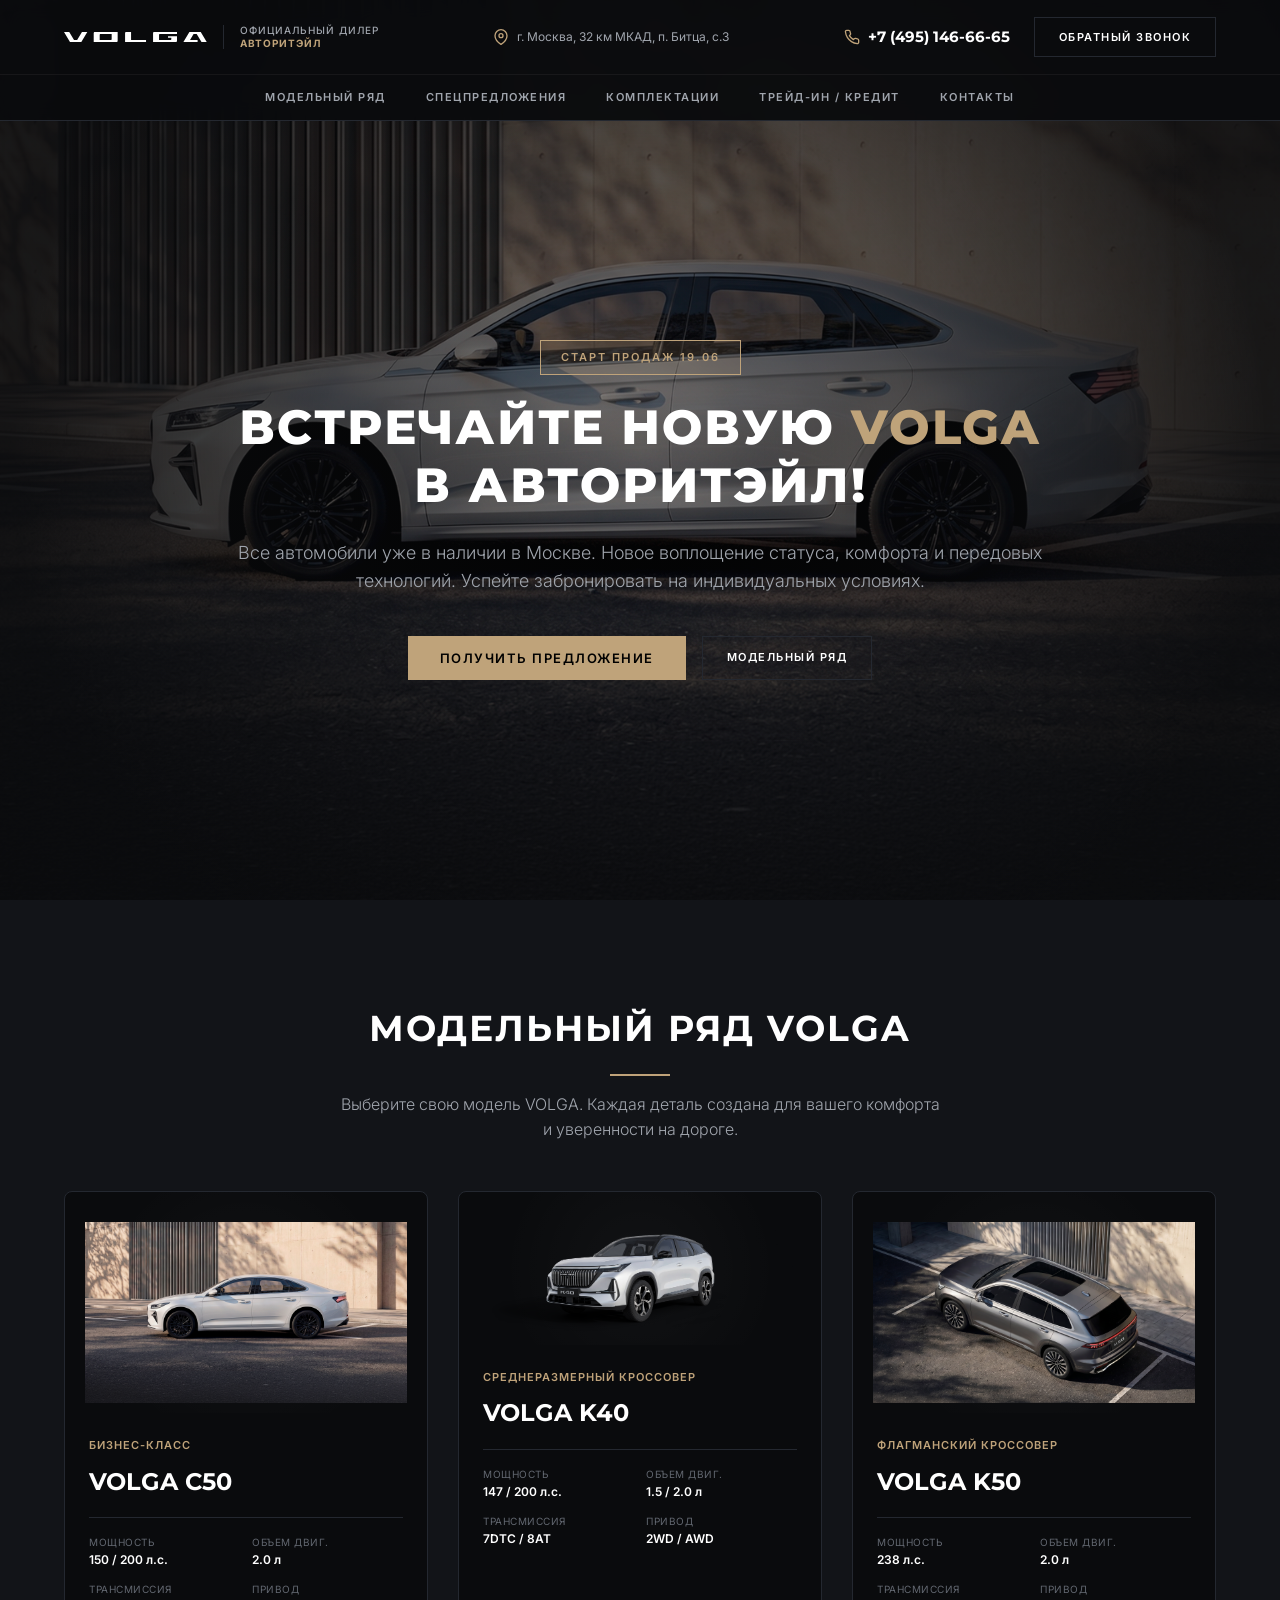
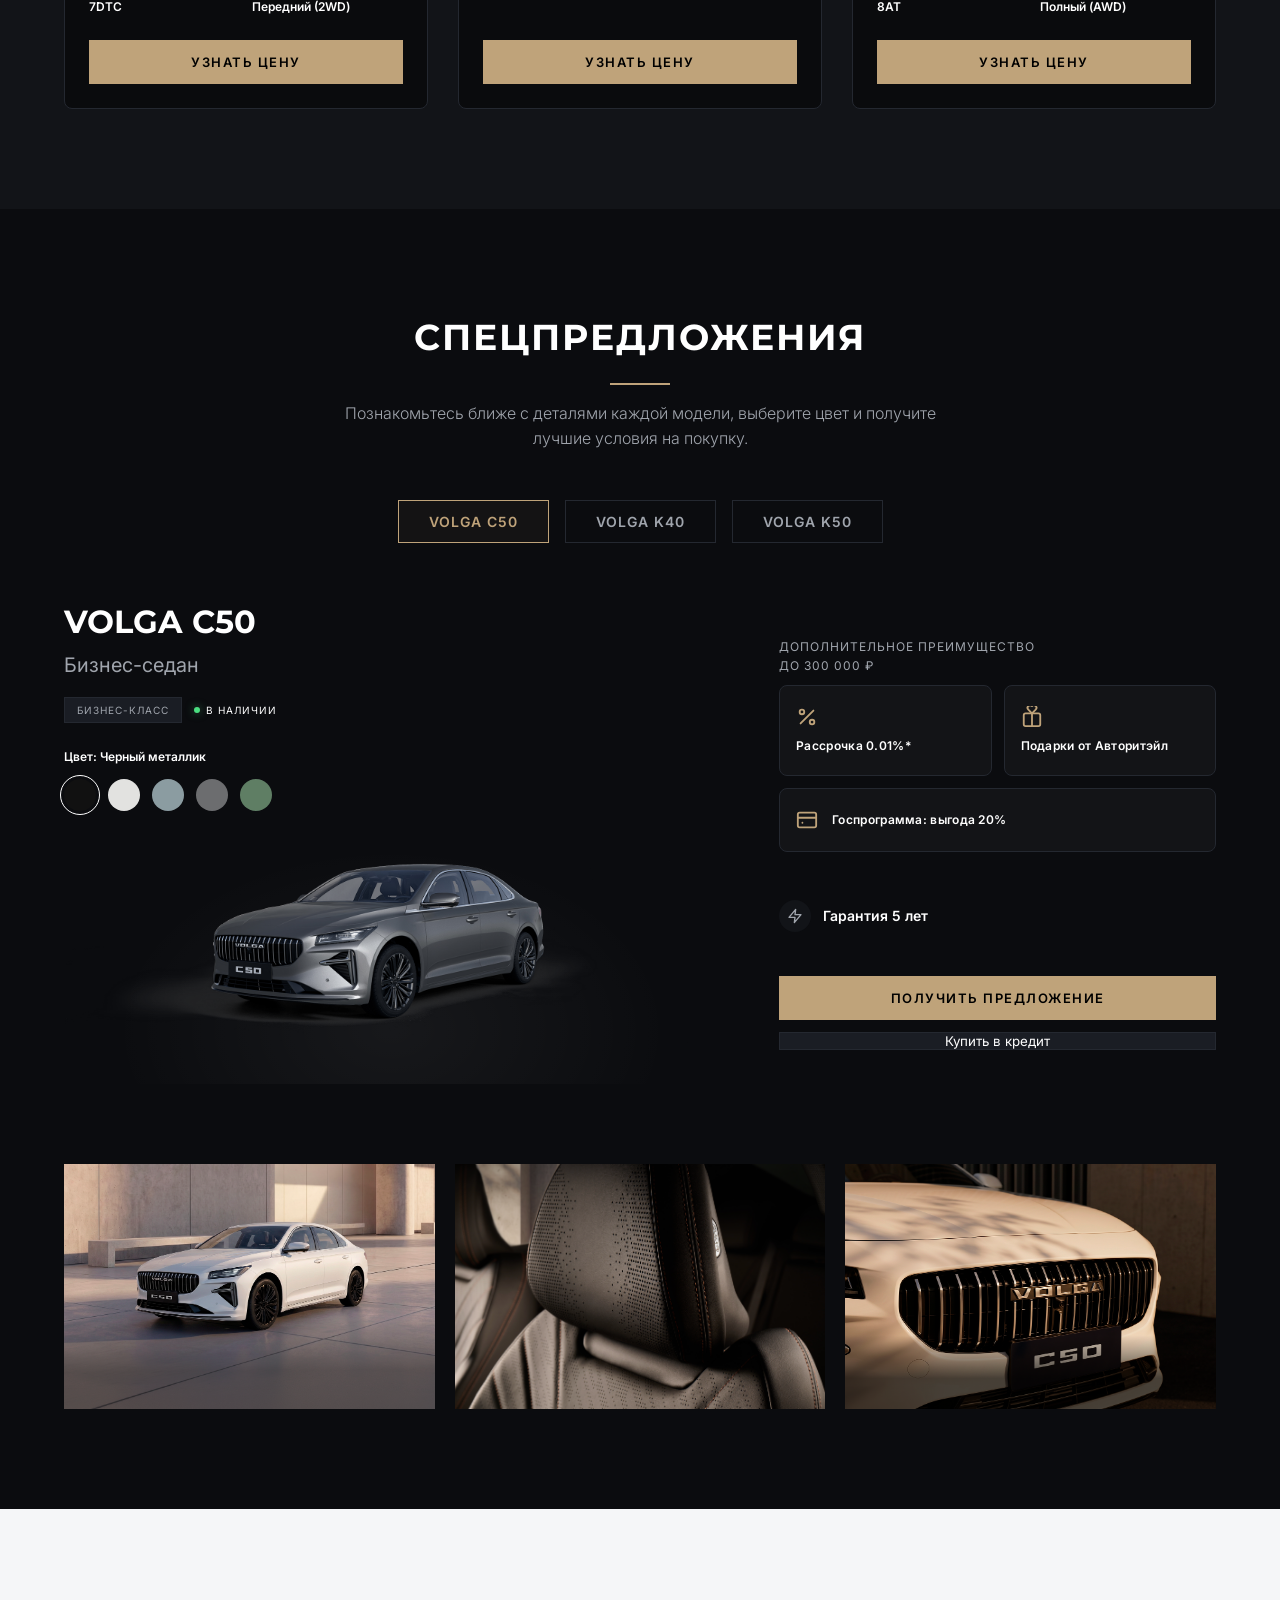
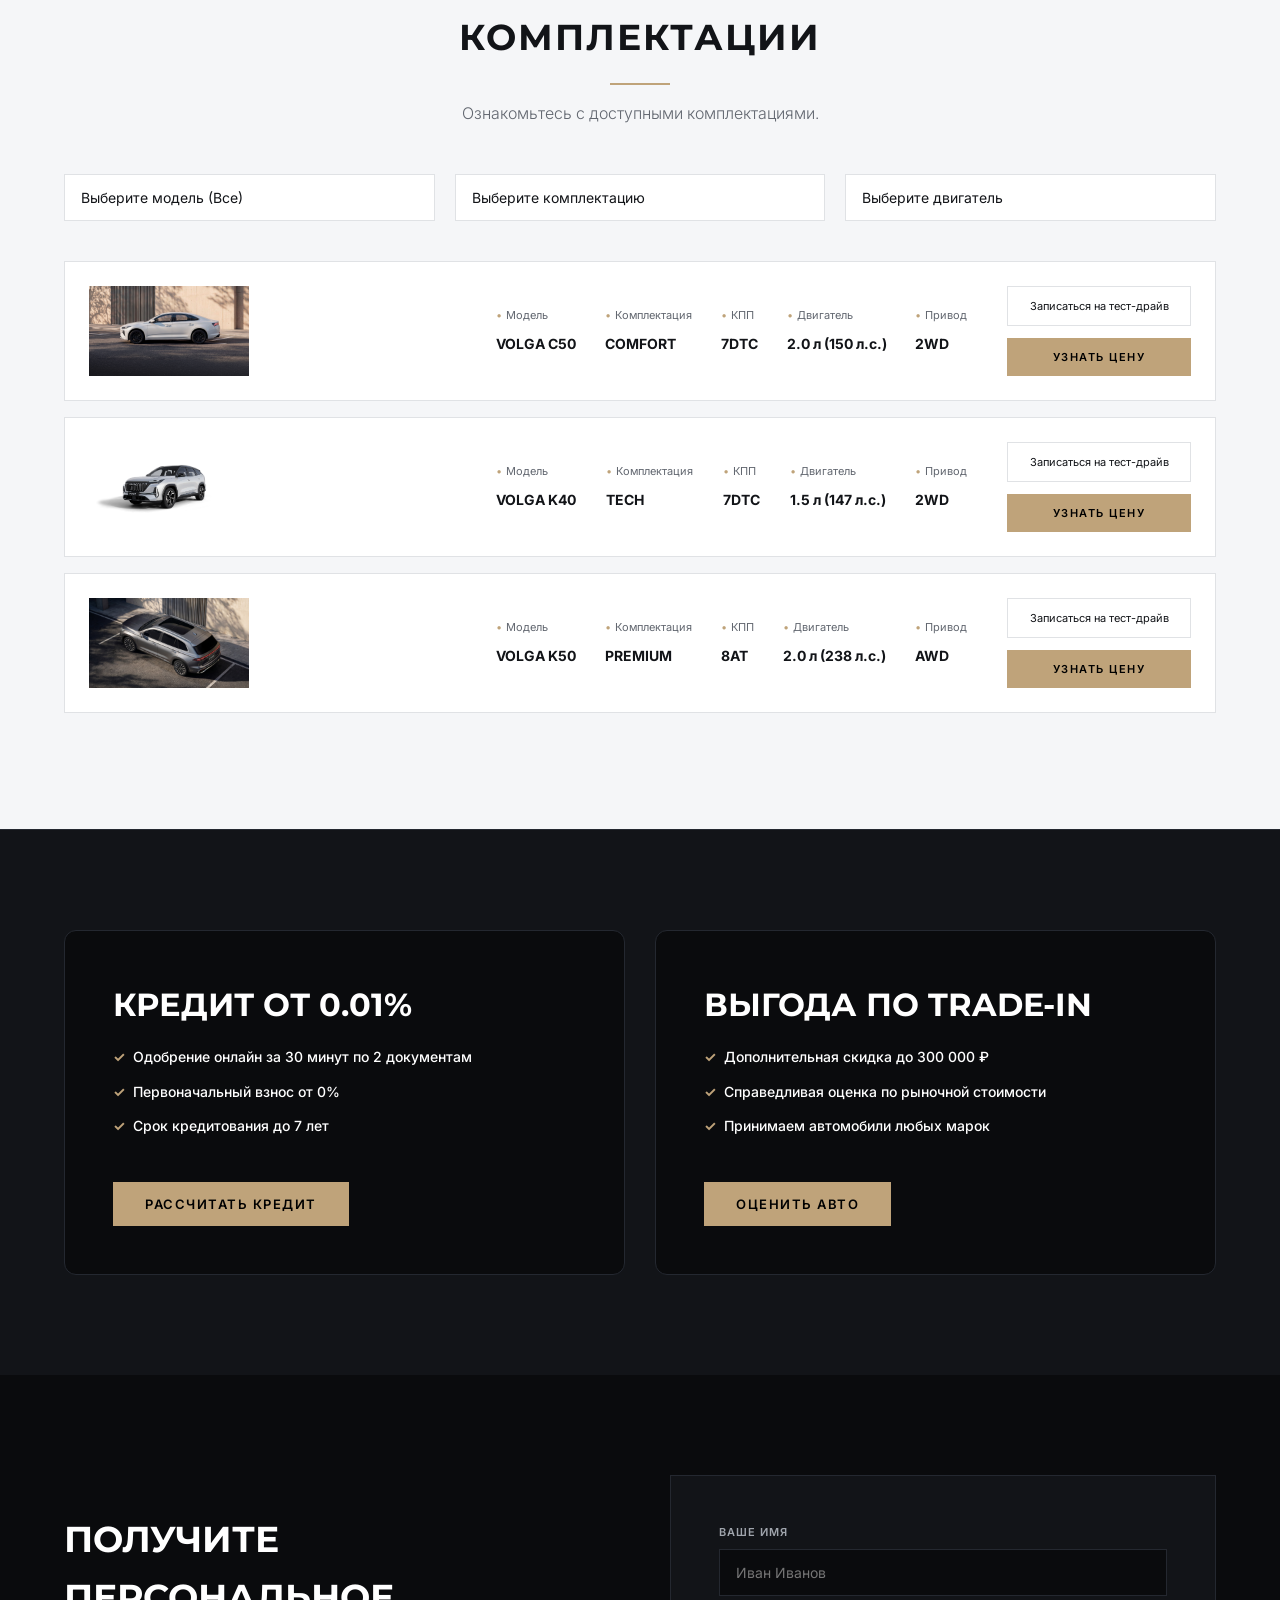
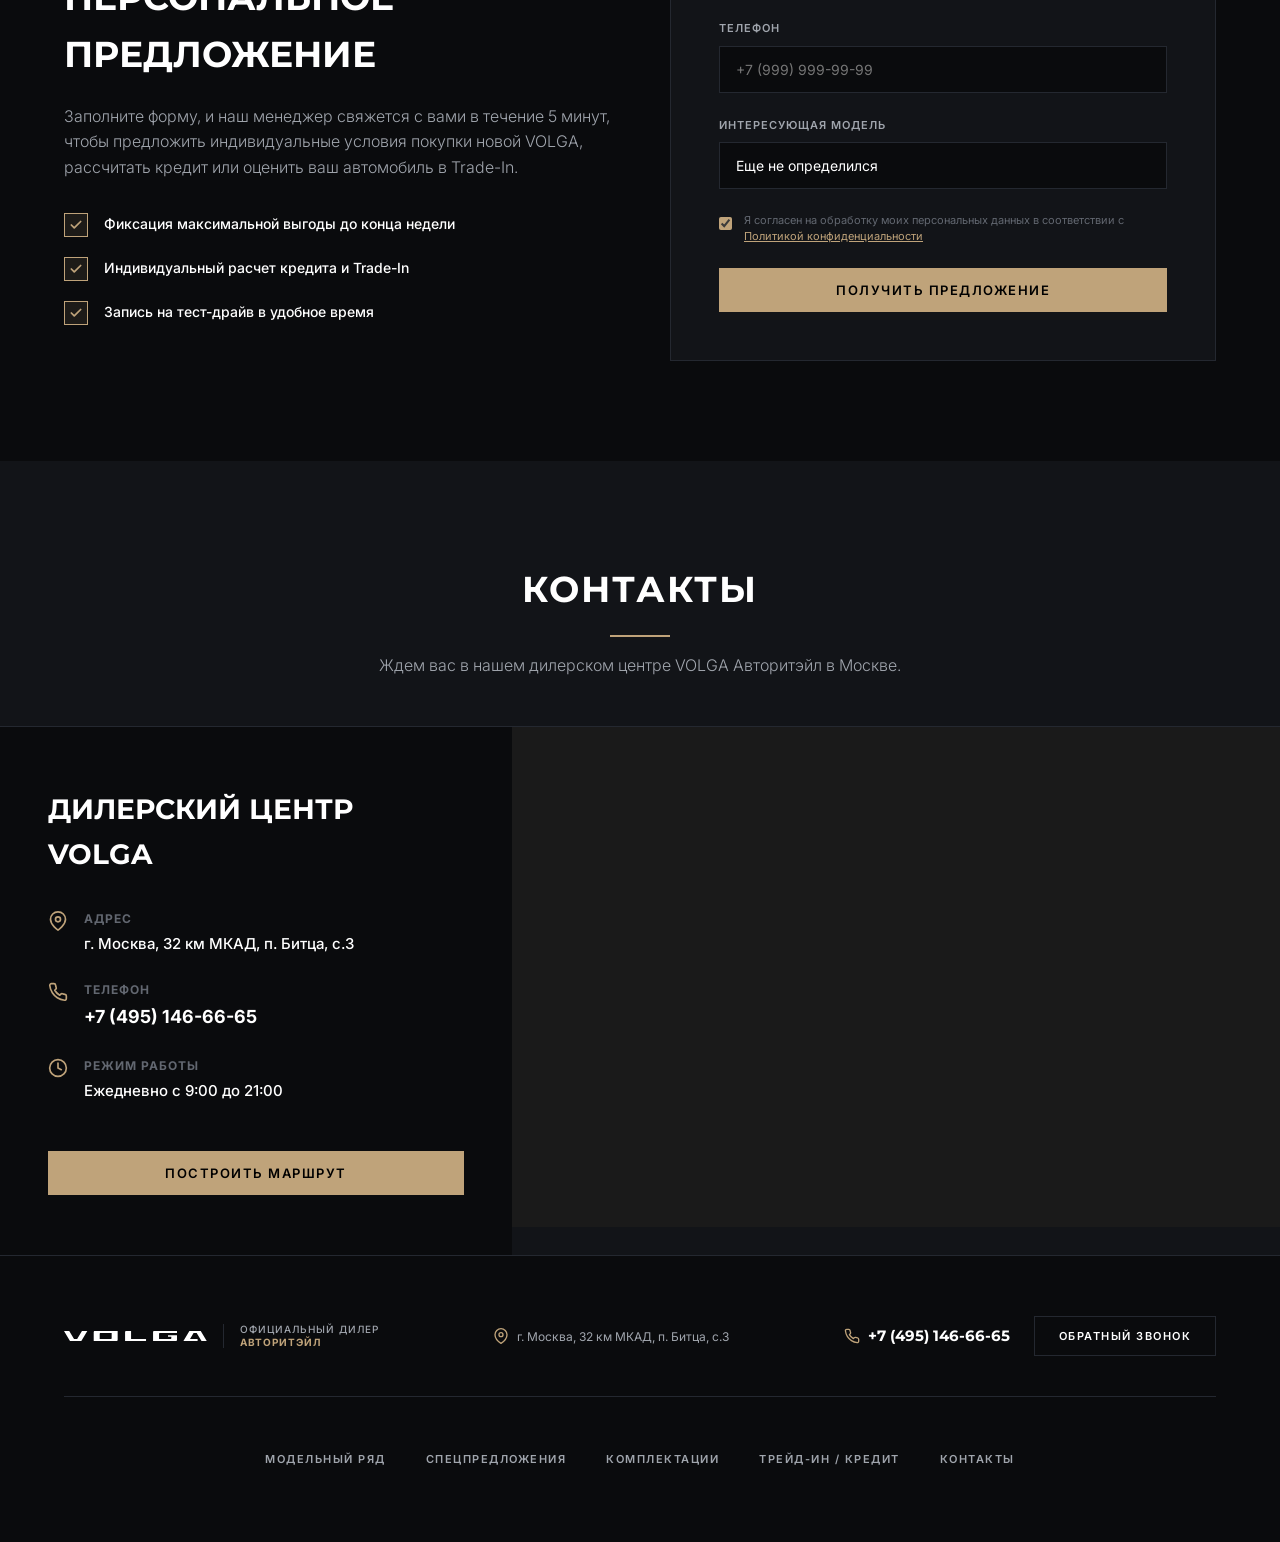
==== commit 0a41bbbe: "fix: add data-model attrs to trim rows, fix select values" ====
--- a/index.html
+++ b/index.html
@@ -935,10 +935,10 @@
 
                 <div class="trims-filters">
                     <select class="trim-select">
-                        <option value="">Выберите модель</option>
-                        <option value="c50">VOLGA C50</option>
-                        <option value="k40">VOLGA K40</option>
-                        <option value="k50">VOLGA K50</option>
+                        <option value="all">Выберите модель (Все)</option>
+                        <option value="C50">VOLGA C50</option>
+                        <option value="K40">VOLGA K40</option>
+                        <option value="K50">VOLGA K50</option>
                     </select>
                     <select class="trim-select">
                         <option value="">Выберите комплектацию</option>
@@ -954,7 +954,7 @@
                 </div>
 
                 <div class="trims-wrapper">
-                    <div class="trim-row">
+                    <div class="trim-row" data-model="C50">
                         <div class="trim-car-img">
                             <img src="images/c50_main.png" alt="VOLGA C50" />
                         </div>
@@ -1000,7 +1000,7 @@
                         </div>
                     </div>
 
-                    <div class="trim-row">
+                    <div class="trim-row" data-model="K40">
                         <div class="trim-car-img">
                             <img src="images/k40_main.png" alt="VOLGA K40" />
                         </div>
@@ -1046,7 +1046,7 @@
                         </div>
                     </div>
 
-                    <div class="trim-row">
+                    <div class="trim-row" data-model="K50">
                         <div class="trim-car-img">
                             <img src="images/k50_main.png" alt="VOLGA K50" />
                         </div>
--- a/style.css
+++ b/style.css
@@ -6,12 +6,15 @@
     --bg-primary: #0a0b0d;
     --bg-secondary: #121418;
     --bg-tertiary: #1a1d24;
-    --accent: #bfa37a; /* Premium Champagne Gold */
+    --bg-light: #f5f6f8;
+    --accent: #bfa37a;
     --accent-hover: #a3875c;
     --text-primary: #ffffff;
     --text-secondary: #a0a5ad;
     --text-muted: #626770;
+    --text-dark: #121418;
     --border-color: #242830;
+    --border-light: #e0e2e5;
     --font-heading: "Montserrat", sans-serif;
     --font-body: "Inter", sans-serif;
     --transition-speed: 0.4s;
@@ -121,6 +124,30 @@
     border-color: var(--accent);
 }
 
+.btn-dark {
+    background-color: var(--bg-tertiary);
+    color: var(--text-primary);
+    border: 1px solid var(--border-color);
+}
+
+.btn-dark::before {
+    background-color: var(--border-color);
+}
+
+.btn-dark:hover {
+    color: var(--text-primary);
+    border-color: var(--text-secondary);
+}
+
+.btn-light {
+    background-color: #ffffff;
+    color: var(--text-dark);
+    border: 1px solid var(--border-light);
+}
+.btn-light::before {
+    background-color: var(--bg-light);
+}
+
 .section-title {
     font-family: var(--font-heading);
     font-size: 36px;
@@ -141,6 +168,10 @@
     margin: 16px auto 0;
 }
 
+.section-title.dark-text {
+    color: var(--text-dark);
+}
+
 .section-subtitle {
     font-size: 16px;
     color: var(--text-secondary);
@@ -148,6 +179,10 @@
     max-width: 600px;
     margin: 0 auto 48px;
     font-weight: 300;
+}
+
+.section-subtitle.dark-text {
+    color: var(--text-muted);
 }
 
 /* Header Styles - Two-Row Layout */
@@ -424,34 +459,30 @@
     }
 }
 
-/* Models Section */
 .models-section {
     padding: 100px 0;
     background-color: var(--bg-secondary);
 }
-
 .models-grid {
     display: grid;
     grid-template-columns: repeat(3, 1fr);
     gap: 30px;
 }
-
 .model-card {
     background-color: var(--bg-primary);
     border: 1px solid var(--border-color);
+    border-radius: 8px;
     transition: all var(--transition-speed) cubic-bezier(0.25, 0.8, 0.25, 1);
     display: flex;
     flex-direction: column;
     position: relative;
     overflow: hidden;
 }
-
 .model-card:hover {
     border-color: var(--accent);
     transform: translateY(-10px);
     box-shadow: 0 15px 35px rgba(0, 0, 0, 0.4);
 }
-
 .model-img-wrapper {
     position: relative;
     padding: 30px 20px 10px;
@@ -462,22 +493,18 @@
     );
     overflow: hidden;
 }
-
 .model-img-wrapper img {
     transition: transform var(--transition-speed);
 }
-
 .model-card:hover .model-img-wrapper img {
     transform: scale(1.05);
 }
-
 .model-info {
     padding: 24px;
     flex-grow: 1;
     display: flex;
     flex-direction: column;
 }
-
 .model-tag {
     font-size: 11px;
     text-transform: uppercase;
@@ -486,7 +513,6 @@
     font-weight: 600;
     margin-bottom: 8px;
 }
-
 .model-name {
     font-family: var(--font-heading);
     font-size: 24px;
@@ -494,7 +520,6 @@
     text-transform: uppercase;
     margin-bottom: 16px;
 }
-
 .model-specs {
     display: grid;
     grid-template-columns: repeat(2, 1fr);
@@ -503,34 +528,25 @@
     border-top: 1px solid var(--border-color);
     padding-top: 16px;
 }
-
 .spec-item {
     font-size: 12px;
 }
-
 .spec-label {
     color: var(--text-muted);
     text-transform: uppercase;
     font-size: 10px;
     letter-spacing: 0.5px;
 }
-
 .spec-val {
     font-weight: 600;
     color: var(--text-primary);
 }
-
 .model-cta {
     margin-top: auto;
     width: 100%;
 }
 
-/* Configurator & Details Section */
-.details-section {
-    padding: 100px 0;
-    background-color: var(--bg-primary);
-}
-
+/* Tabs */
 .tabs-container {
     display: flex;
     justify-content: center;
@@ -576,86 +592,89 @@
     }
 }
 
-.detail-grid {
+/* NEW: Configurator Section (Voyah style) */
+.details-section {
+    padding: 100px 0;
+    background-color: #0b0c0f; /* very dark, almost black */
+}
+
+.configurator-layout {
     display: grid;
-    grid-template-columns: 1.2fr 1fr;
+    grid-template-columns: 1.5fr 1fr;
     gap: 60px;
     align-items: center;
 }
 
-.configurator-view {
-    position: relative;
-    background: #000000;
-    padding: 40px;
-    border: 1px solid var(--border-color);
-    display: flex;
-    justify-content: center;
-    align-items: center;
-    min-height: 400px;
-}
-
-.configurator-view img {
-    max-height: 300px;
-    object-fit: contain;
-    transition: opacity 0.3s ease;
-}
-
-.detail-info h3 {
+.config-left {
+    position: relative;
+}
+
+.config-model-title {
     font-family: var(--font-heading);
     font-size: 32px;
     font-weight: 700;
-    text-transform: uppercase;
+    line-height: 1.2;
+    margin-bottom: 8px;
+}
+
+.config-model-subtitle {
+    font-size: 20px;
+    color: var(--text-secondary);
     margin-bottom: 16px;
 }
 
-.detail-desc {
+.config-badges {
+    display: flex;
+    gap: 12px;
+    margin-bottom: 24px;
+}
+
+.badge-tag {
+    background-color: var(--bg-tertiary);
+    border: 1px solid var(--border-color);
+    padding: 4px 12px;
+    font-size: 10px;
+    text-transform: uppercase;
+    letter-spacing: 1px;
     color: var(--text-secondary);
-    margin-bottom: 32px;
-    font-weight: 300;
-}
-
-.features-list {
-    margin-bottom: 32px;
-}
-
-.feature-item {
-    display: flex;
+}
+
+.badge-stock {
+    display: flex;
+    align-items: center;
+    gap: 6px;
+    font-size: 10px;
+    text-transform: uppercase;
+    letter-spacing: 1px;
+    color: var(--text-primary);
+}
+
+.badge-stock::before {
+    content: "";
+    display: inline-block;
+    width: 6px;
+    height: 6px;
+    border-radius: 50%;
+    background-color: #4ade80; /* bright green */
+    box-shadow: 0 0 8px rgba(74, 222, 128, 0.5);
+}
+
+.config-color-picker {
+    display: flex;
+    flex-direction: column;
     align-items: flex-start;
-    gap: 16px;
-    margin-bottom: 20px;
-}
-
-.feature-icon {
-    color: var(--accent);
-    font-size: 18px;
-    line-height: 1;
-    margin-top: 4px;
-}
-
-.feature-text h4 {
-    font-size: 15px;
+    margin-bottom: 24px;
+}
+
+.color-name-display {
+    font-size: 12px;
     font-weight: 600;
-    margin-bottom: 4px;
-}
-
-.feature-text p {
-    font-size: 13px;
-    color: var(--text-secondary);
-}
-
-.color-selector-title {
-    font-size: 12px;
-    text-transform: uppercase;
-    letter-spacing: 1px;
-    color: var(--text-muted);
     margin-bottom: 12px;
-    font-weight: 600;
 }
 
 .color-options {
     display: flex;
-    gap: 16px;
-    margin-bottom: 40px;
+    gap: 12px;
 }
 
 .color-dot {
@@ -671,10 +690,10 @@
 .color-dot::after {
     content: "";
     position: absolute;
-    top: -5px;
-    left: -5px;
-    right: -5px;
-    bottom: -5px;
+    top: -6px;
+    left: -6px;
+    right: -6px;
+    bottom: -6px;
     border: 1px solid transparent;
     border-radius: 50%;
     transition: all 0.3s;
@@ -682,70 +701,341 @@
 
 .color-dot.active::after,
 .color-dot:hover::after {
-    border-color: var(--accent);
-}
-
-.color-name-display {
-    font-size: 13px;
+    border-color: var(--text-primary);
+}
+
+.config-car-img {
+    width: 100%;
+    max-width: 800px;
+    position: relative;
+    /* Subtle glow behind the car */
+    background: radial-gradient(
+        ellipse at 50% 80%,
+        rgba(255, 255, 255, 0.05) 0%,
+        rgba(0, 0, 0, 0) 60%
+    );
+    padding-bottom: 40px;
+    margin-top: -20px;
+}
+
+.config-car-img img {
+    width: 100%;
+    transition: opacity 0.3s ease;
+}
+
+/* Config Right (Offers) */
+.config-right {
+    display: flex;
+    flex-direction: column;
+    gap: 20px;
+}
+
+.offer-heading {
+    font-size: 12px;
+    text-transform: uppercase;
+    letter-spacing: 1px;
     color: var(--text-secondary);
-    margin-top: -30px;
+    margin-bottom: -10px;
+}
+
+.offer-amount {
+    font-family: var(--font-heading);
+    font-size: 28px;
+    font-weight: 700;
+    margin-bottom: 16px;
+}
+
+.offer-cards {
+    display: grid;
+    grid-template-columns: 1fr 1fr;
+    gap: 12px;
+    margin-bottom: 12px;
+}
+
+.offer-card {
+    background-color: rgba(255,255,255,0.03);
+    border: 1px solid var(--border-color);
+    padding: 20px 16px;
+    border-radius: 8px;
+    display: flex;
+    flex-direction: column;
+    align-items: flex-start;
+    gap: 10px;
+    transition: border-color 0.3s, background-color 0.3s;
+}
+.offer-card:hover { border-color: var(--accent); background-color: rgba(191,163,122,0.05); }
+
+.offer-card svg {
+    color: var(--accent);
+    width: 22px;
+    height: 22px;
+    flex-shrink: 0;
+}
+
+.offer-card p {
+    font-size: 12px;
+    font-weight: 600;
+    text-transform: none;
+    letter-spacing: 0.3px;
+    color: var(--text-primary);
+    line-height: 1.4;
+}
+
+.offer-card.full-width {
+    grid-column: 1 / -1;
+    flex-direction: row;
+    align-items: center;
+    gap: 14px;
+}
+
+.warranty-block {
+    display: flex;
+    align-items: center;
+    gap: 12px;
+    margin: 16px 0 24px;
+}
+
+.warranty-block svg {
+    color: var(--text-secondary);
+    background-color: var(--bg-secondary);
+    padding: 8px;
+    border-radius: 50%;
+    width: 32px;
+    height: 32px;
+}
+
+.warranty-block span {
+    font-size: 14px;
+    font-weight: 600;
+}
+
+.config-actions {
+    display: flex;
+    flex-direction: column;
+    gap: 12px;
+}
+
+.config-actions .btn {
+    width: 100%;
+}
+
+/* NEW: Live Photos Grid */
+.live-photos {
+    margin-top: 80px;
+}
+
+.photo-grid {
+    display: grid;
+    grid-template-columns: repeat(3, 1fr);
+    gap: 20px;
+}
+
+.photo-item {
+    overflow: hidden;
+    position: relative;
+    padding-top: 66%; /* 3:2 Aspect ratio */
+}
+
+.photo-item img {
+    position: absolute;
+    top: 0;
+    left: 0;
+    width: 100%;
+    height: 100%;
+    object-fit: cover;
+    transition: transform 0.5s ease;
+}
+
+.photo-item:hover img {
+    transform: scale(1.05);
+}
+
+/* NEW: Trims (Комплектации) Section */
+.trims-section {
+    padding: 100px 0;
+    background-color: var(--bg-light);
+    color: var(--text-dark);
+}
+
+.trims-filters {
+    display: flex;
+    gap: 20px;
     margin-bottom: 40px;
-    font-weight: 500;
-}
-
-/* Benefits Section */
-.benefits-section {
+}
+
+.trim-select {
+    flex: 1;
+    padding: 14px 16px;
+    border: 1px solid var(--border-light);
+    background-color: #ffffff;
+    color: var(--text-dark);
+    font-size: 14px;
+    outline: none;
+    appearance: none;
+    background-image: url("data:image/svg+xml,%3Csvg xmlns='http://www.w3.org/2000/svg' width='12' height='12' fill='%23121418' viewBox='0 0 16 16'%3E%3Cpath fill-rule='evenodd' d='M1.646 4.646a.5 0 0 1 .708 0L8 10.293l5.646-5.647a.5 0 0 1 .708.708l-6 6a.5 0 0 1-.708 0l-6-6a.5 0 0 1 0-.708z'/%3E%3C/svg%3E");
+    background-repeat: no-repeat;
+    background-position: right 16px center;
+}
+
+.trim-row {
+    display: grid;
+    grid-template-columns: 2fr 3fr 1fr;
+    align-items: center;
+    background-color: #ffffff;
+    border: 1px solid var(--border-light);
+    padding: 24px;
+    margin-bottom: 16px;
+    transition: box-shadow 0.3s;
+}
+
+.trim-row:hover {
+    box-shadow: 0 4px 15px rgba(0, 0, 0, 0.05);
+}
+
+.trim-car-img {
+    max-width: 160px;
+}
+
+.trim-specs {
+    display: flex;
+    justify-content: space-between;
+    padding: 0 40px;
+}
+
+.trim-spec-item {
+    display: flex;
+    flex-direction: column;
+    gap: 8px;
+}
+
+.trim-spec-label {
+    font-size: 11px;
+    color: var(--text-muted);
+    display: flex;
+    align-items: center;
+    gap: 4px;
+}
+
+.trim-spec-label::before {
+    content: "•";
+    color: var(--accent);
+}
+
+.trim-spec-value {
+    font-size: 14px;
+    font-weight: 700;
+}
+
+.trim-actions {
+    display: flex;
+    flex-direction: column;
+    gap: 12px;
+}
+
+.trim-actions .btn,
+.trim-actions .btn-light {
+    width: 100%;
+    padding: 12px 20px;
+    font-size: 11px;
+}
+
+.grid-2 {
+    display: grid;
+    grid-template-columns: 1fr 1fr;
+    gap: 30px;
+}
+.live-photos-title {
+    font-family: var(--font-heading);
+    font-size: 24px;
+    font-weight: 700;
+    text-transform: uppercase;
+    margin-bottom: 24px;
+    text-align: center;
+}
+
+.finance-section {
     padding: 100px 0;
     background-color: var(--bg-secondary);
     border-top: 1px solid var(--border-color);
-    border-bottom: 1px solid var(--border-color);
-}
-
-.benefits-grid {
+}
+.finance-card {
+    padding: 48px;
+    border-radius: 12px;
+    position: relative;
+    overflow: hidden;
+    border: 1px solid var(--border-color);
+    background-color: var(--bg-primary);
+    display: flex;
+    flex-direction: column;
+    align-items: flex-start;
+}
+.finance-card h3 {
+    font-size: 32px;
+    font-family: var(--font-heading);
+    font-weight: 700;
+    margin-bottom: 16px;
+    text-transform: uppercase;
+    z-index: 2;
+    position: relative;
+}
+.finance-card ul {
+    list-style: none;
+    margin-bottom: 32px;
+    z-index: 2;
+    position: relative;
+}
+.finance-card li {
+    margin-bottom: 12px;
+    font-size: 14px;
+    font-weight: 500;
+    padding-left: 20px;
+    position: relative;
+}
+.finance-card li::before {
+    content: "\2713";
+    color: var(--accent);
+    position: absolute;
+    left: 0;
+    font-weight: 700;
+}
+.finance-card .btn {
+    z-index: 2;
+    position: relative;
+    margin-top: auto;
+}
+
+/* Trade-In & Credit Promo Blocks */
+.promo-blocks {
+    padding: 100px 0 0;
+    background-color: var(--bg-primary);
+}
+
+.promo-grid {
     display: grid;
-    grid-template-columns: repeat(4, 1fr);
+    grid-template-columns: 1fr 1fr;
     gap: 30px;
 }
 
-.benefit-card {
-    background-color: var(--bg-primary);
+.promo-card {
+    background-color: var(--bg-secondary);
     border: 1px solid var(--border-color);
-    padding: 40px 24px;
-    text-align: center;
-    transition: all var(--transition-speed);
-}
-
-.benefit-card:hover {
-    border-color: var(--accent);
-    transform: translateY(-5px);
-}
-
-.benefit-icon {
-    color: var(--accent);
-    margin-bottom: 24px;
-    display: flex;
-    justify-content: center;
-    align-items: center;
-}
-
-.benefit-icon svg {
-    width: 44px;
-    height: 44px;
-}
-
-.benefit-card h3 {
+    padding: 48px;
+    display: flex;
+    flex-direction: column;
+    align-items: flex-start;
+}
+
+.promo-card h3 {
     font-family: var(--font-heading);
-    font-size: 18px;
+    font-size: 28px;
     font-weight: 700;
     text-transform: uppercase;
-    margin-bottom: 12px;
-    letter-spacing: 0.5px;
-}
-
-.benefit-card p {
-    font-size: 13px;
+    margin-bottom: 16px;
+}
+
+.promo-card p {
     color: var(--text-secondary);
-    font-weight: 300;
+    margin-bottom: 32px;
 }
 
 /* Form Section */
@@ -1140,15 +1430,21 @@
     nav {
         gap: 20px;
     }
+    .trim-specs {
+        padding: 0 20px;
+    }
 }
 
 @media (max-width: 1024px) {
     .models-grid {
         grid-template-columns: repeat(2, 1fr);
     }
-    .detail-grid {
+    .configurator-layout {
         grid-template-columns: 1fr;
         gap: 40px;
+    }
+    .promo-grid {
+        grid-template-columns: 1fr;
     }
     .form-grid {
         grid-template-columns: 1fr;
@@ -1159,6 +1455,18 @@
     }
     .map-container {
         height: 400px;
+    }
+    .trim-row {
+        grid-template-columns: 1fr;
+        gap: 20px;
+        text-align: center;
+    }
+    .trim-specs {
+        justify-content: center;
+        gap: 30px;
+    }
+    .trim-actions {
+        flex-direction: row;
     }
 }
 
@@ -1213,8 +1521,18 @@
     .models-grid {
         grid-template-columns: 1fr;
     }
-    .benefits-grid {
-        grid-template-columns: repeat(2, 1fr);
+    .photo-grid {
+        grid-template-columns: 1fr;
+    }
+    .trims-filters {
+        flex-direction: column;
+    }
+    .trim-specs {
+        flex-direction: column;
+        gap: 12px;
+    }
+    .trim-actions {
+        flex-direction: column;
     }
     .form-wrapper {
         padding: 24px;
@@ -1224,12 +1542,12 @@
         gap: 24px;
         text-align: center;
     }
+    .offer-cards {
+        grid-template-columns: 1fr;
+    }
 }
 
 @media (max-width: 480px) {
-    .benefits-grid {
-        grid-template-columns: 1fr;
-    }
     .hero-actions {
         flex-direction: column;
         width: 100%;
@@ -1237,4 +1555,13 @@
     .hero-actions .btn {
         width: 100%;
     }
-}
+    .config-model-title {
+        font-size: 24px;
+    }
+    .promo-card {
+        padding: 24px;
+    }
+    .promo-card h3 {
+        font-size: 20px;
+    }
+}
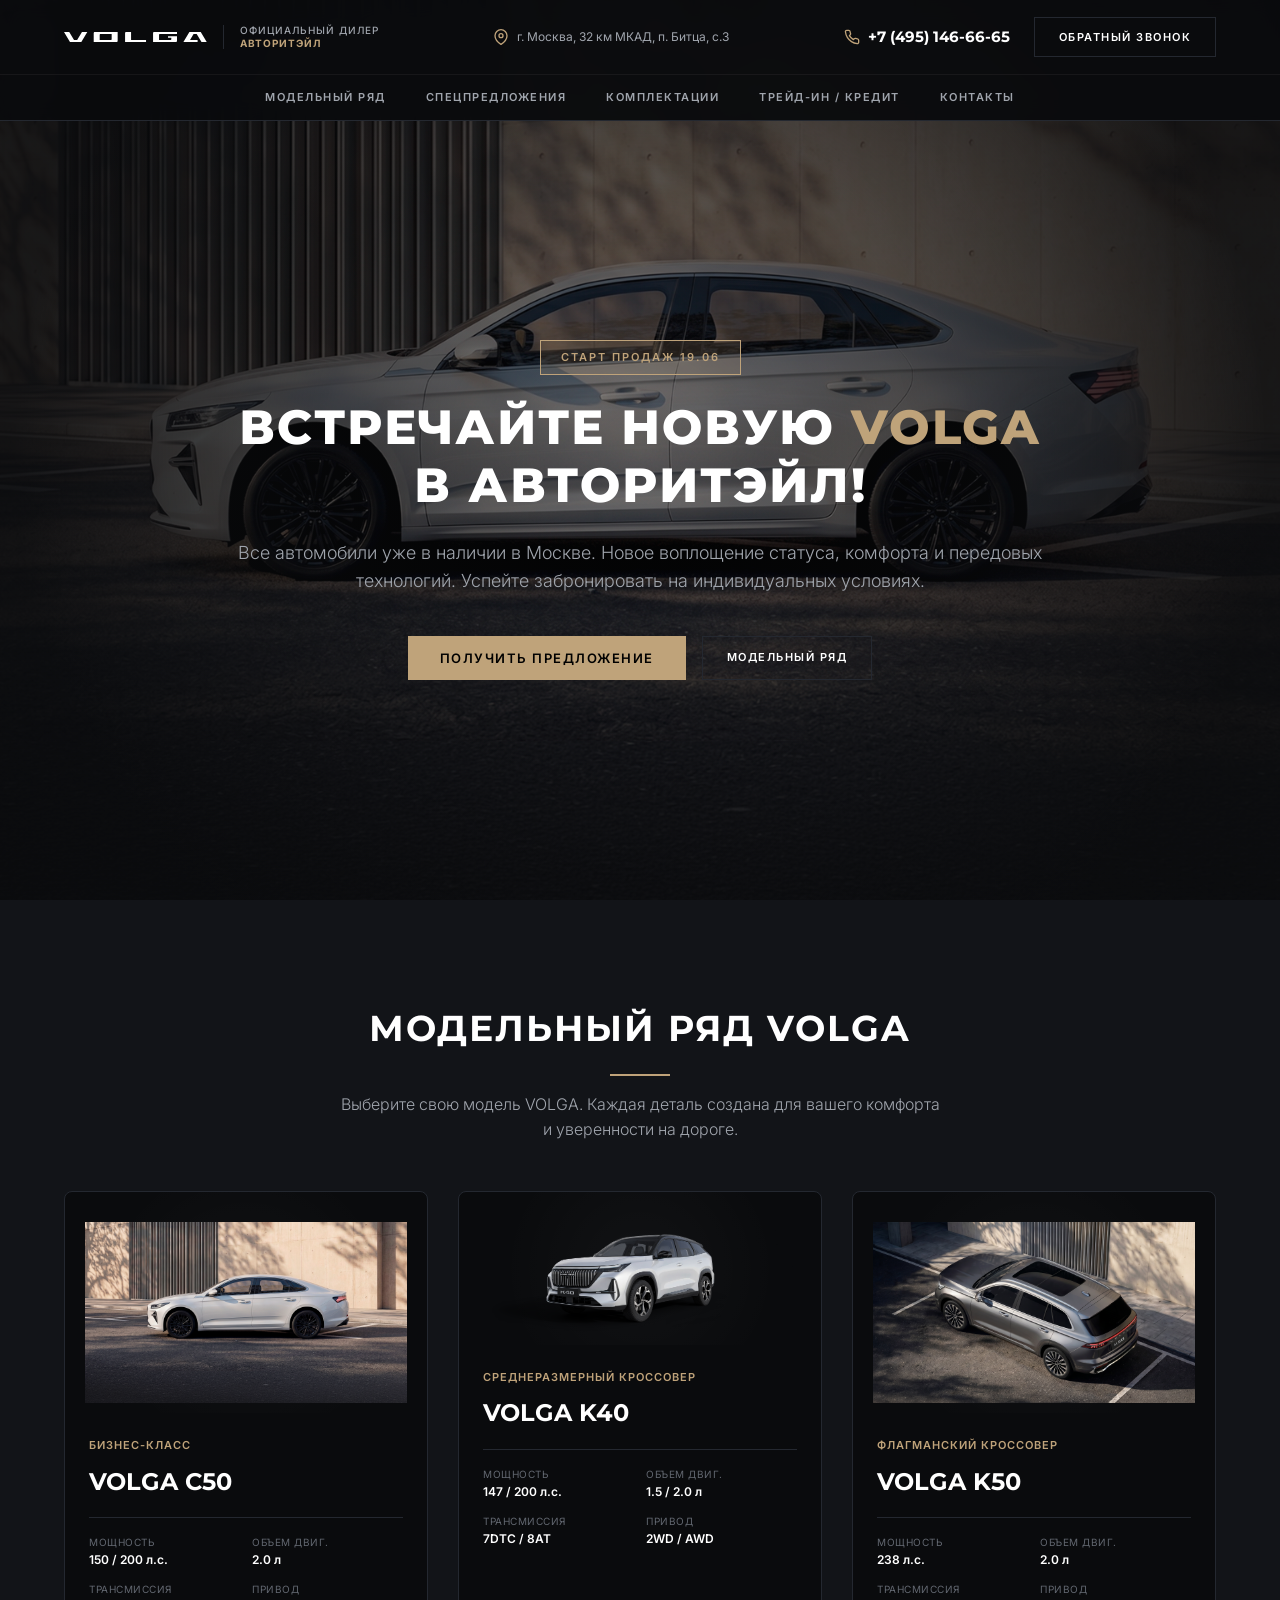
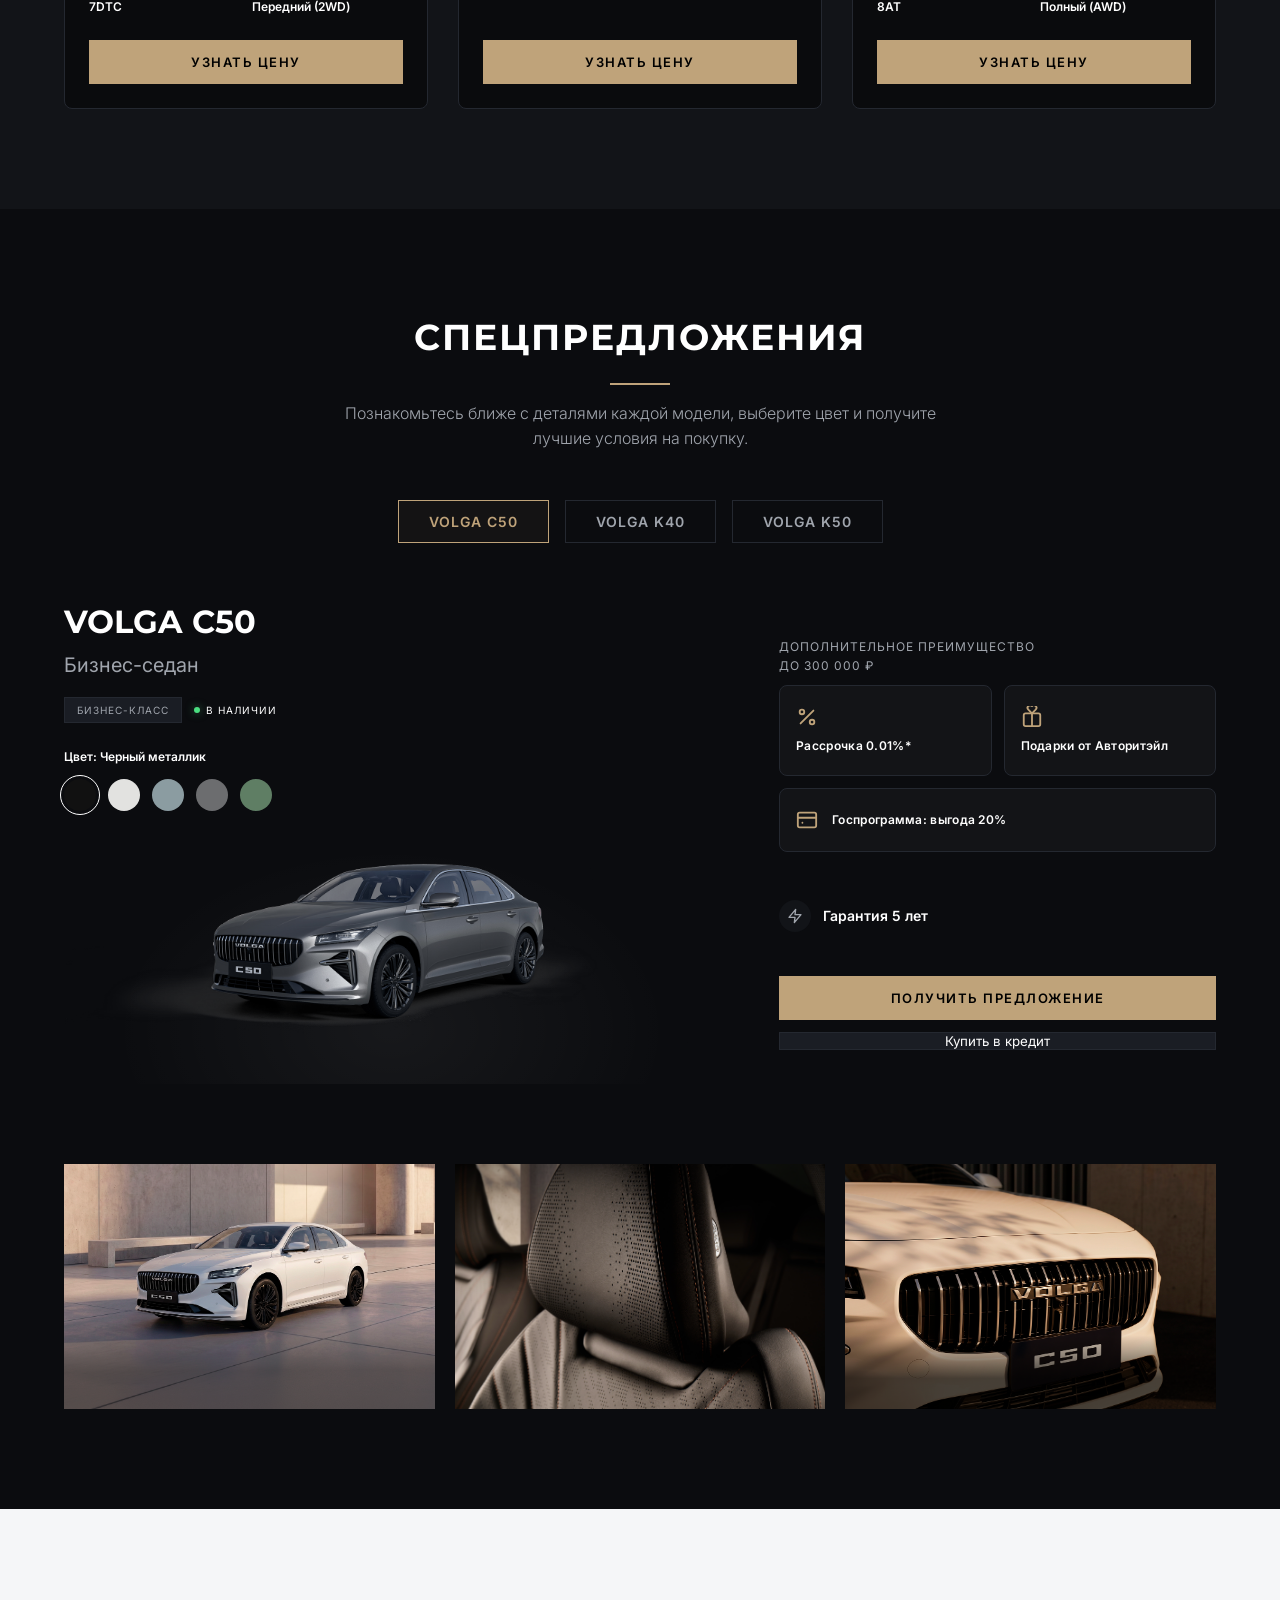
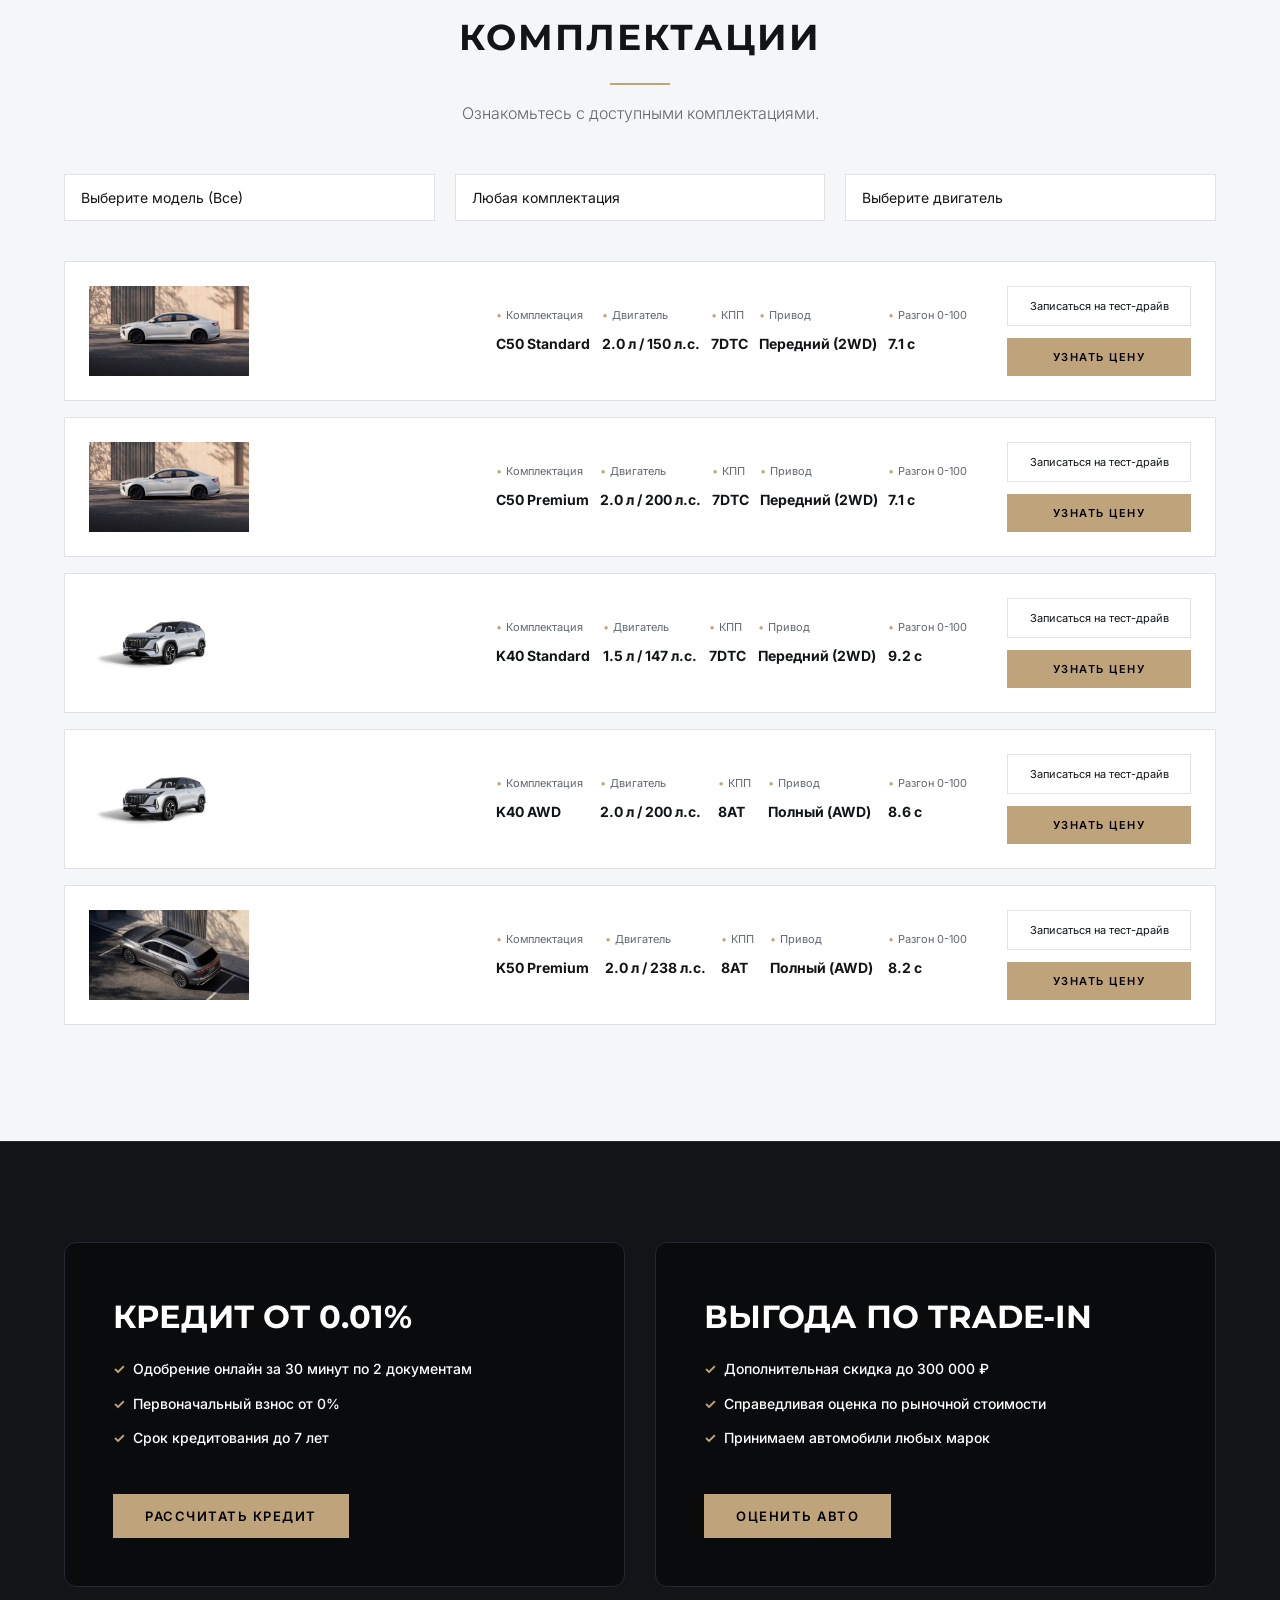
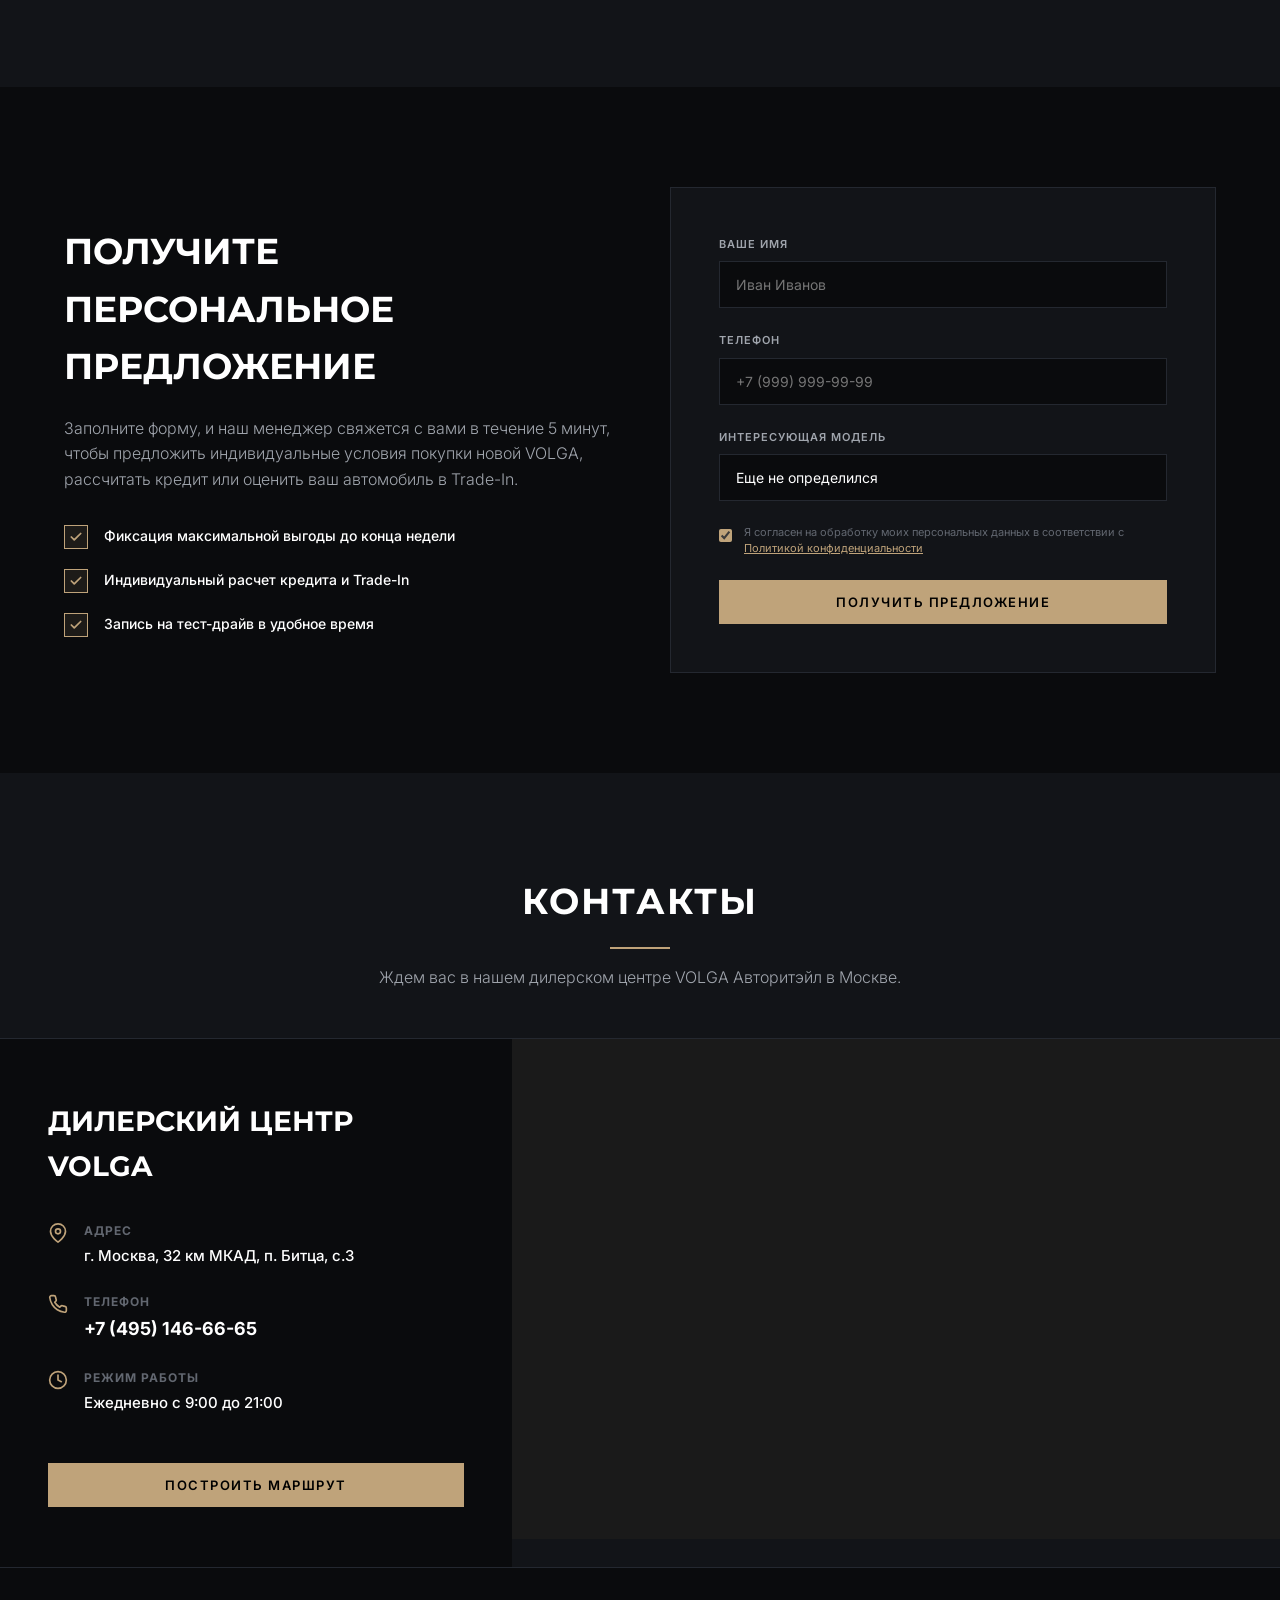
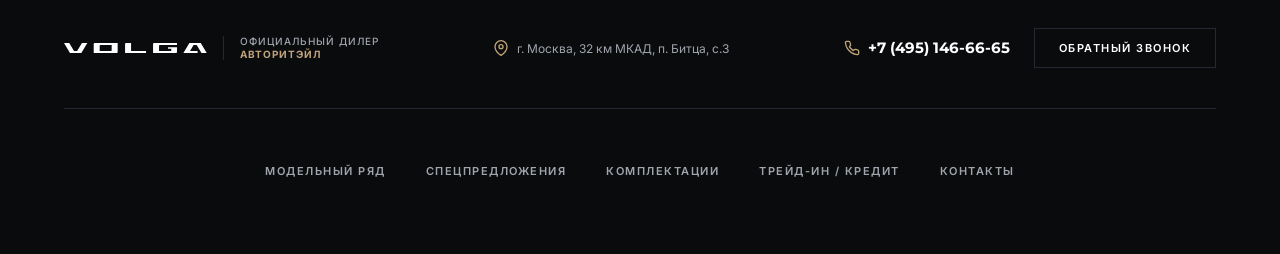
==== commit 9ca615a1: "feat: real trim data from official Volga specs (5 variants)" ====
--- a/index.html
+++ b/index.html
@@ -941,10 +941,10 @@
                         <option value="K50">VOLGA K50</option>
                     </select>
                     <select class="trim-select">
-                        <option value="">Выберите комплектацию</option>
-                        <option value="comfort">Comfort</option>
-                        <option value="tech">Tech</option>
-                        <option value="premium">Premium</option>
+                        <option value="all">Любая комплектация</option>
+                        <option value="Standard">Standard</option>
+                        <option value="Premium">Premium</option>
+                        <option value="AWD">AWD</option>
                     </select>
                     <select class="trim-select">
                         <option value="">Выберите двигатель</option>
@@ -954,141 +954,83 @@
                 </div>
 
                 <div class="trims-wrapper">
+                    <!-- C50 Standard -->
                     <div class="trim-row" data-model="C50">
-                        <div class="trim-car-img">
-                            <img src="images/c50_main.png" alt="VOLGA C50" />
-                        </div>
+                        <div class="trim-car-img"><img src="images/c50_main.png" alt="C50"/></div>
                         <div class="trim-specs">
-                            <div class="trim-spec-item">
-                                <span class="trim-spec-label">Модель</span
-                                ><span class="trim-spec-value">VOLGA C50</span>
-                            </div>
-                            <div class="trim-spec-item">
-                                <span class="trim-spec-label">Комплектация</span
-                                ><span class="trim-spec-value">COMFORT</span>
-                            </div>
-                            <div class="trim-spec-item">
-                                <span class="trim-spec-label">КПП</span
-                                ><span class="trim-spec-value">7DTC</span>
-                            </div>
-                            <div class="trim-spec-item">
-                                <span class="trim-spec-label">Двигатель</span
-                                ><span class="trim-spec-value"
-                                    >2.0 л (150 л.с.)</span
-                                >
-                            </div>
-                            <div class="trim-spec-item">
-                                <span class="trim-spec-label">Привод</span
-                                ><span class="trim-spec-value">2WD</span>
-                            </div>
+                            <div class="trim-spec-item"><span class="trim-spec-label">Комплектация</span><span class="trim-spec-value">C50 Standard</span></div>
+                            <div class="trim-spec-item"><span class="trim-spec-label">Двигатель</span><span class="trim-spec-value">2.0 л / 150 л.с.</span></div>
+                            <div class="trim-spec-item"><span class="trim-spec-label">КПП</span><span class="trim-spec-value">7DTC</span></div>
+                            <div class="trim-spec-item"><span class="trim-spec-label">Привод</span><span class="trim-spec-value">Передний (2WD)</span></div>
+                            <div class="trim-spec-item"><span class="trim-spec-label">Разгон 0-100</span><span class="trim-spec-value">7.1 с</span></div>
                         </div>
                         <div class="trim-actions">
-                            <button
-                                class="btn-light open-modal-btn"
-                                data-modal-title="Тест-драйв VOLGA C50 Comfort"
-                                data-modal-model="C50"
-                            >
-                                Записаться на тест-драйв
-                            </button>
-                            <button
-                                class="btn open-modal-btn"
-                                data-modal-title="Узнать цену VOLGA C50 Comfort"
-                                data-modal-model="C50"
-                            >
-                                Узнать цену
-                            </button>
-                        </div>
-                    </div>
-
+                            <button class="btn-light open-modal-btn" data-modal-title="Тест-драйв C50 Standard">Записаться на тест-драйв</button>
+                            <button class="btn open-modal-btn" data-modal-title="Узнать цену C50 Standard">Узнать цену</button>
+                        </div>
+                    </div>
+
+                    <!-- C50 Premium -->
+                    <div class="trim-row" data-model="C50">
+                        <div class="trim-car-img"><img src="images/c50_main.png" alt="C50"/></div>
+                        <div class="trim-specs">
+                            <div class="trim-spec-item"><span class="trim-spec-label">Комплектация</span><span class="trim-spec-value">C50 Premium</span></div>
+                            <div class="trim-spec-item"><span class="trim-spec-label">Двигатель</span><span class="trim-spec-value">2.0 л / 200 л.с.</span></div>
+                            <div class="trim-spec-item"><span class="trim-spec-label">КПП</span><span class="trim-spec-value">7DTC</span></div>
+                            <div class="trim-spec-item"><span class="trim-spec-label">Привод</span><span class="trim-spec-value">Передний (2WD)</span></div>
+                            <div class="trim-spec-item"><span class="trim-spec-label">Разгон 0-100</span><span class="trim-spec-value">7.1 с</span></div>
+                        </div>
+                        <div class="trim-actions">
+                            <button class="btn-light open-modal-btn" data-modal-title="Тест-драйв C50 Premium">Записаться на тест-драйв</button>
+                            <button class="btn open-modal-btn" data-modal-title="Узнать цену C50 Premium">Узнать цену</button>
+                        </div>
+                    </div>
+
+                    <!-- K40 Standard -->
                     <div class="trim-row" data-model="K40">
-                        <div class="trim-car-img">
-                            <img src="images/k40_main.png" alt="VOLGA K40" />
-                        </div>
+                        <div class="trim-car-img"><img src="images/k40_main.png" alt="K40"/></div>
                         <div class="trim-specs">
-                            <div class="trim-spec-item">
-                                <span class="trim-spec-label">Модель</span
-                                ><span class="trim-spec-value">VOLGA K40</span>
-                            </div>
-                            <div class="trim-spec-item">
-                                <span class="trim-spec-label">Комплектация</span
-                                ><span class="trim-spec-value">TECH</span>
-                            </div>
-                            <div class="trim-spec-item">
-                                <span class="trim-spec-label">КПП</span
-                                ><span class="trim-spec-value">7DTC</span>
-                            </div>
-                            <div class="trim-spec-item">
-                                <span class="trim-spec-label">Двигатель</span
-                                ><span class="trim-spec-value"
-                                    >1.5 л (147 л.с.)</span
-                                >
-                            </div>
-                            <div class="trim-spec-item">
-                                <span class="trim-spec-label">Привод</span
-                                ><span class="trim-spec-value">2WD</span>
-                            </div>
+                            <div class="trim-spec-item"><span class="trim-spec-label">Комплектация</span><span class="trim-spec-value">K40 Standard</span></div>
+                            <div class="trim-spec-item"><span class="trim-spec-label">Двигатель</span><span class="trim-spec-value">1.5 л / 147 л.с.</span></div>
+                            <div class="trim-spec-item"><span class="trim-spec-label">КПП</span><span class="trim-spec-value">7DTC</span></div>
+                            <div class="trim-spec-item"><span class="trim-spec-label">Привод</span><span class="trim-spec-value">Передний (2WD)</span></div>
+                            <div class="trim-spec-item"><span class="trim-spec-label">Разгон 0-100</span><span class="trim-spec-value">9.2 с</span></div>
                         </div>
                         <div class="trim-actions">
-                            <button
-                                class="btn-light open-modal-btn"
-                                data-modal-title="Тест-драйв VOLGA K40 Tech"
-                                data-modal-model="K40"
-                            >
-                                Записаться на тест-драйв
-                            </button>
-                            <button
-                                class="btn open-modal-btn"
-                                data-modal-title="Узнать цену VOLGA K40 Tech"
-                                data-modal-model="K40"
-                            >
-                                Узнать цену
-                            </button>
-                        </div>
-                    </div>
-
+                            <button class="btn-light open-modal-btn" data-modal-title="Тест-драйв K40 Standard">Записаться на тест-драйв</button>
+                            <button class="btn open-modal-btn" data-modal-title="Узнать цену K40 Standard">Узнать цену</button>
+                        </div>
+                    </div>
+
+                    <!-- K40 AWD -->
+                    <div class="trim-row" data-model="K40">
+                        <div class="trim-car-img"><img src="images/k40_main.png" alt="K40"/></div>
+                        <div class="trim-specs">
+                            <div class="trim-spec-item"><span class="trim-spec-label">Комплектация</span><span class="trim-spec-value">K40 AWD</span></div>
+                            <div class="trim-spec-item"><span class="trim-spec-label">Двигатель</span><span class="trim-spec-value">2.0 л / 200 л.с.</span></div>
+                            <div class="trim-spec-item"><span class="trim-spec-label">КПП</span><span class="trim-spec-value">8AT</span></div>
+                            <div class="trim-spec-item"><span class="trim-spec-label">Привод</span><span class="trim-spec-value">Полный (AWD)</span></div>
+                            <div class="trim-spec-item"><span class="trim-spec-label">Разгон 0-100</span><span class="trim-spec-value">8.6 с</span></div>
+                        </div>
+                        <div class="trim-actions">
+                            <button class="btn-light open-modal-btn" data-modal-title="Тест-драйв K40 AWD">Записаться на тест-драйв</button>
+                            <button class="btn open-modal-btn" data-modal-title="Узнать цену K40 AWD">Узнать цену</button>
+                        </div>
+                    </div>
+
+                    <!-- K50 Premium -->
                     <div class="trim-row" data-model="K50">
-                        <div class="trim-car-img">
-                            <img src="images/k50_main.png" alt="VOLGA K50" />
-                        </div>
+                        <div class="trim-car-img"><img src="images/k50_main.png" alt="K50"/></div>
                         <div class="trim-specs">
-                            <div class="trim-spec-item">
-                                <span class="trim-spec-label">Модель</span
-                                ><span class="trim-spec-value">VOLGA K50</span>
-                            </div>
-                            <div class="trim-spec-item">
-                                <span class="trim-spec-label">Комплектация</span
-                                ><span class="trim-spec-value">PREMIUM</span>
-                            </div>
-                            <div class="trim-spec-item">
-                                <span class="trim-spec-label">КПП</span
-                                ><span class="trim-spec-value">8AT</span>
-                            </div>
-                            <div class="trim-spec-item">
-                                <span class="trim-spec-label">Двигатель</span
-                                ><span class="trim-spec-value"
-                                    >2.0 л (238 л.с.)</span
-                                >
-                            </div>
-                            <div class="trim-spec-item">
-                                <span class="trim-spec-label">Привод</span
-                                ><span class="trim-spec-value">AWD</span>
-                            </div>
+                            <div class="trim-spec-item"><span class="trim-spec-label">Комплектация</span><span class="trim-spec-value">K50 Premium</span></div>
+                            <div class="trim-spec-item"><span class="trim-spec-label">Двигатель</span><span class="trim-spec-value">2.0 л / 238 л.с.</span></div>
+                            <div class="trim-spec-item"><span class="trim-spec-label">КПП</span><span class="trim-spec-value">8AT</span></div>
+                            <div class="trim-spec-item"><span class="trim-spec-label">Привод</span><span class="trim-spec-value">Полный (AWD)</span></div>
+                            <div class="trim-spec-item"><span class="trim-spec-label">Разгон 0-100</span><span class="trim-spec-value">8.2 с</span></div>
                         </div>
                         <div class="trim-actions">
-                            <button
-                                class="btn-light open-modal-btn"
-                                data-modal-title="Тест-драйв VOLGA K50 Premium"
-                                data-modal-model="K50"
-                            >
-                                Записаться на тест-драйв
-                            </button>
-                            <button
-                                class="btn open-modal-btn"
-                                data-modal-title="Узнать цену VOLGA K50 Premium"
-                                data-modal-model="K50"
-                            >
-                                Узнать цену
-                            </button>
+                            <button class="btn-light open-modal-btn" data-modal-title="Тест-драйв K50 Premium">Записаться на тест-драйв</button>
+                            <button class="btn open-modal-btn" data-modal-title="Узнать цену K50 Premium">Узнать цену</button>
                         </div>
                     </div>
                 </div>
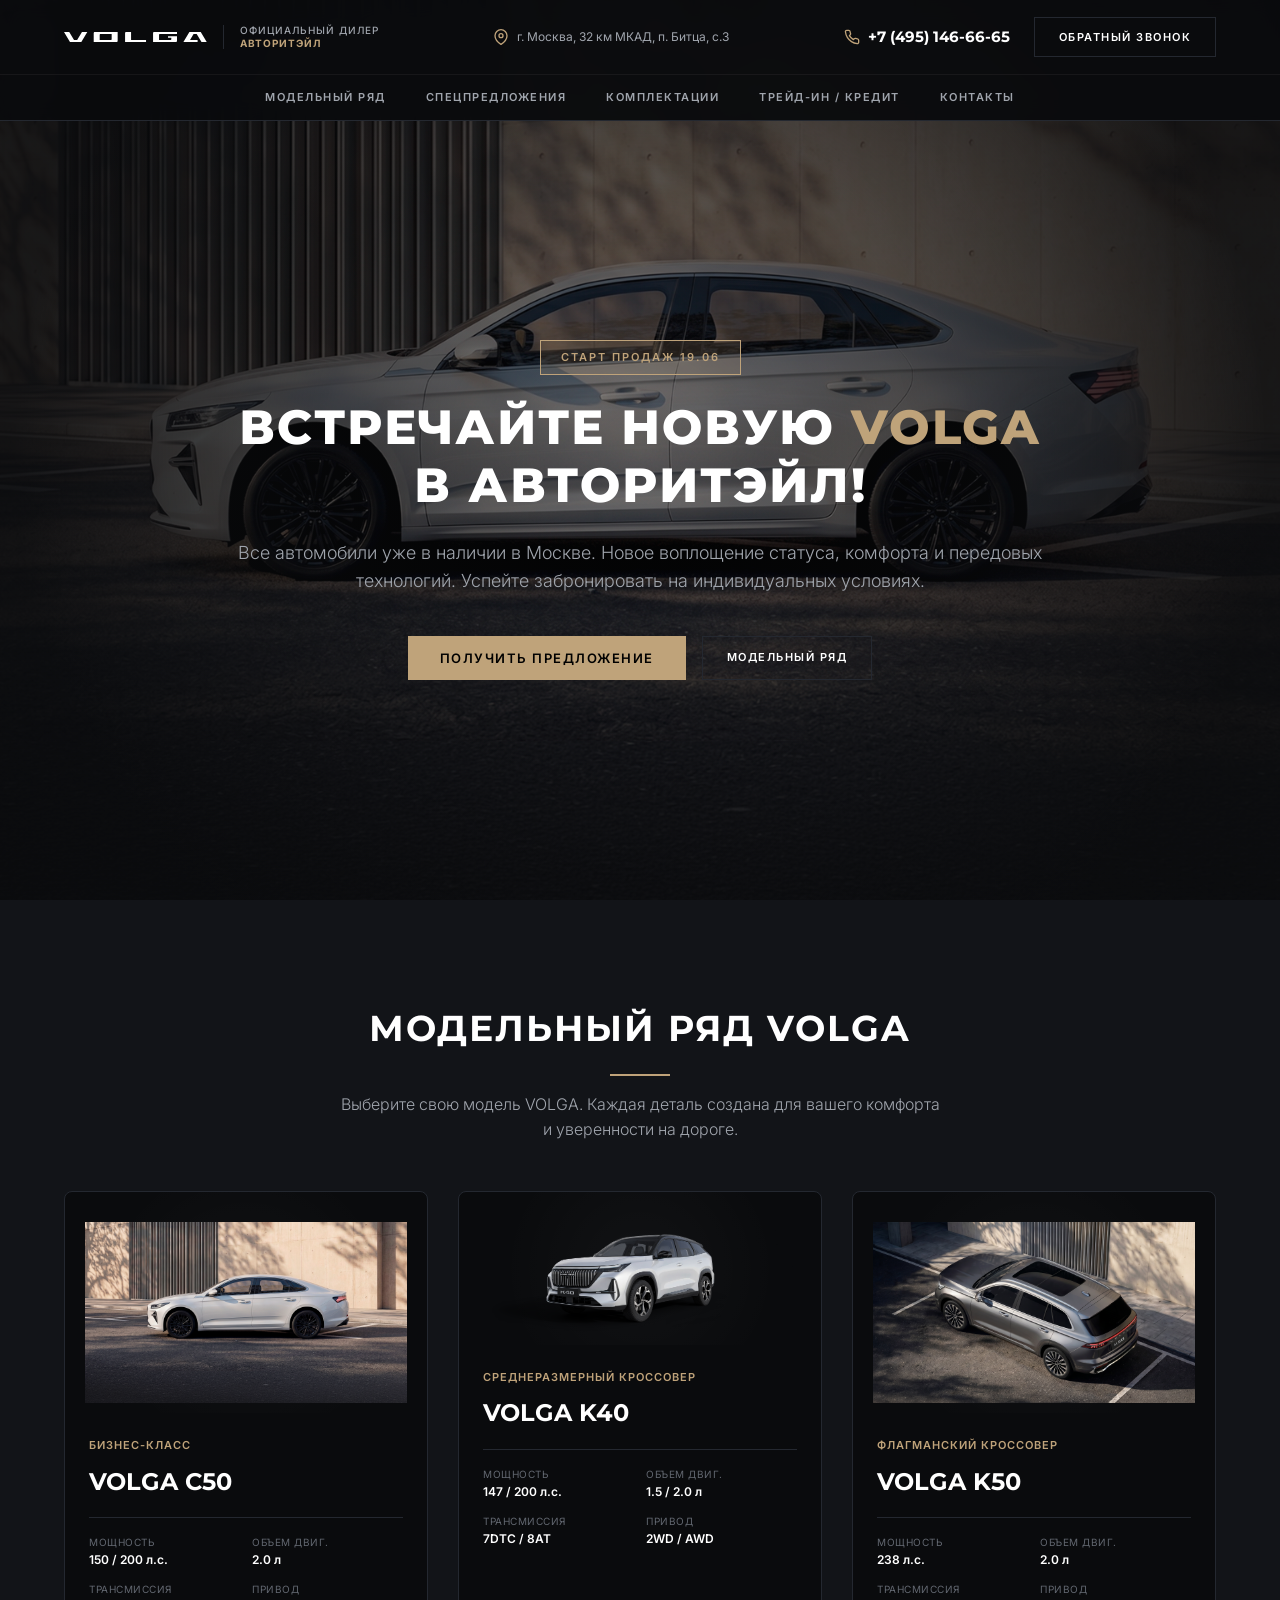
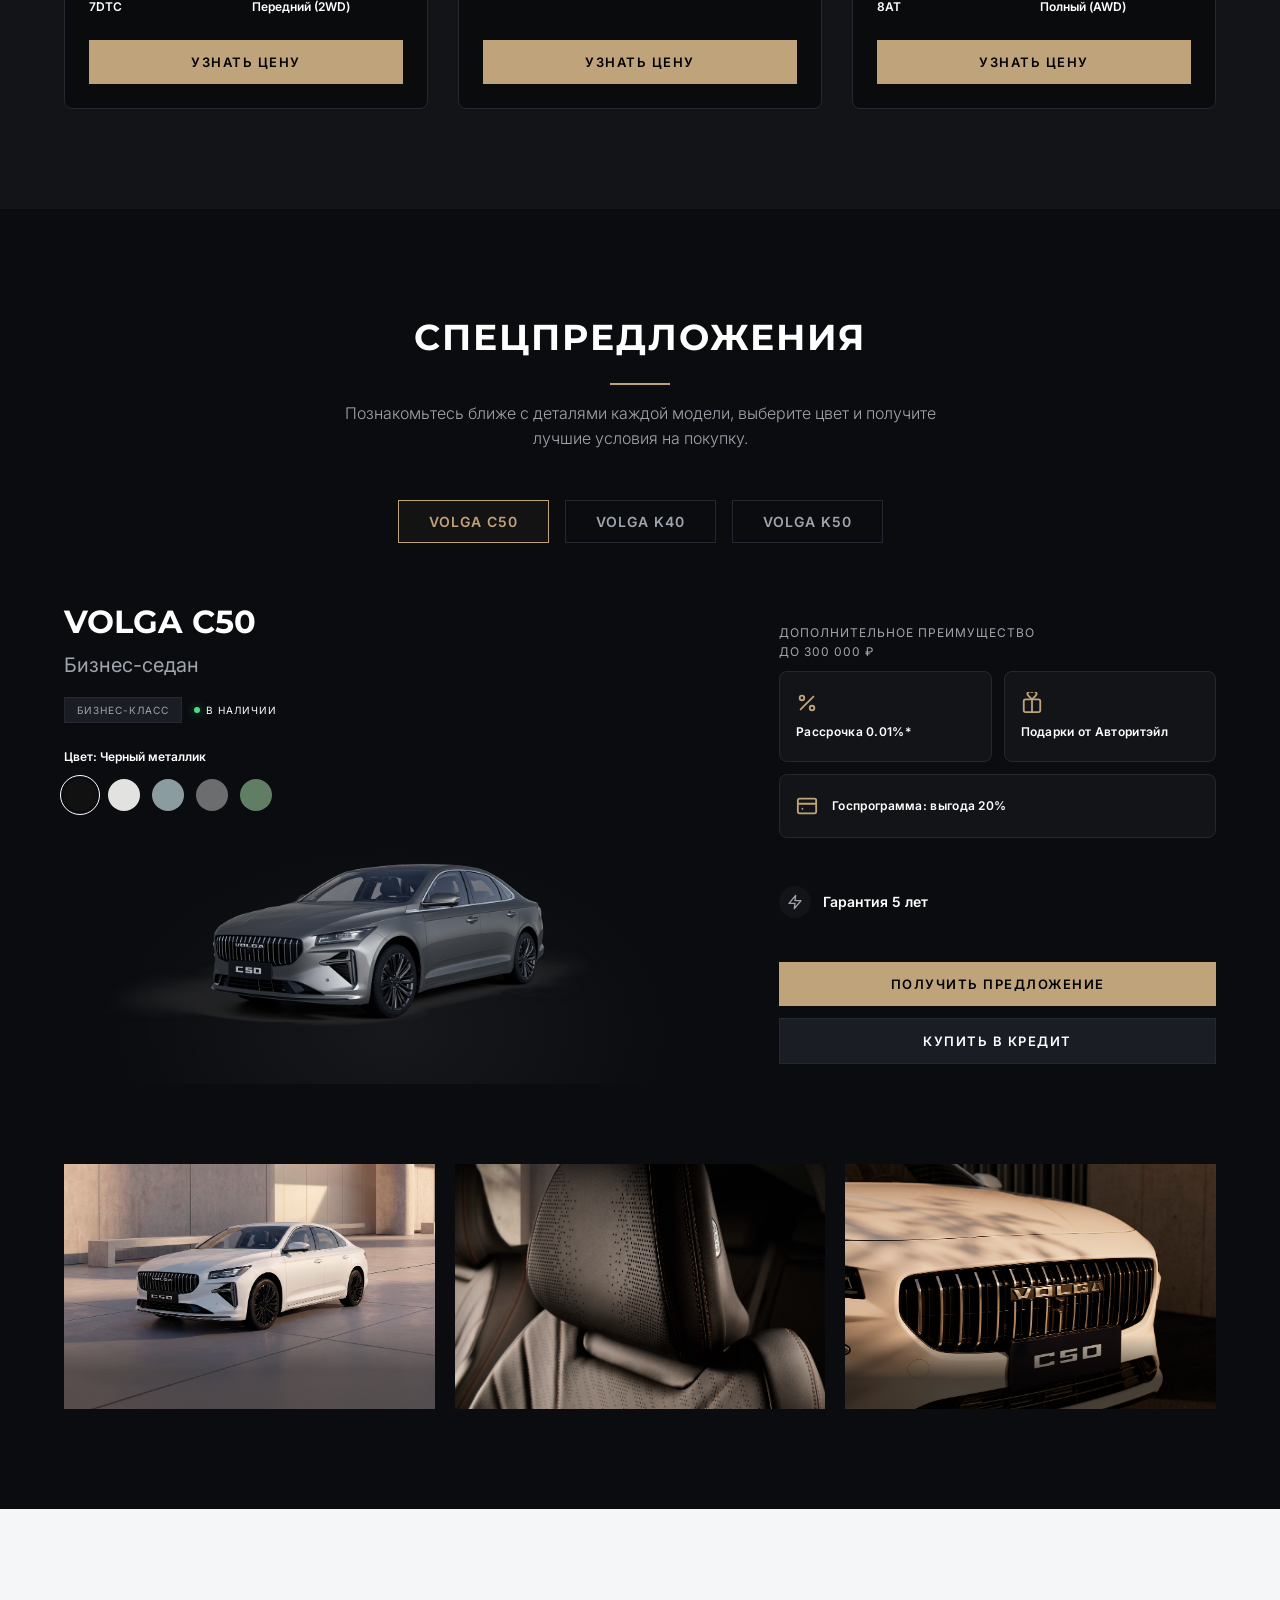
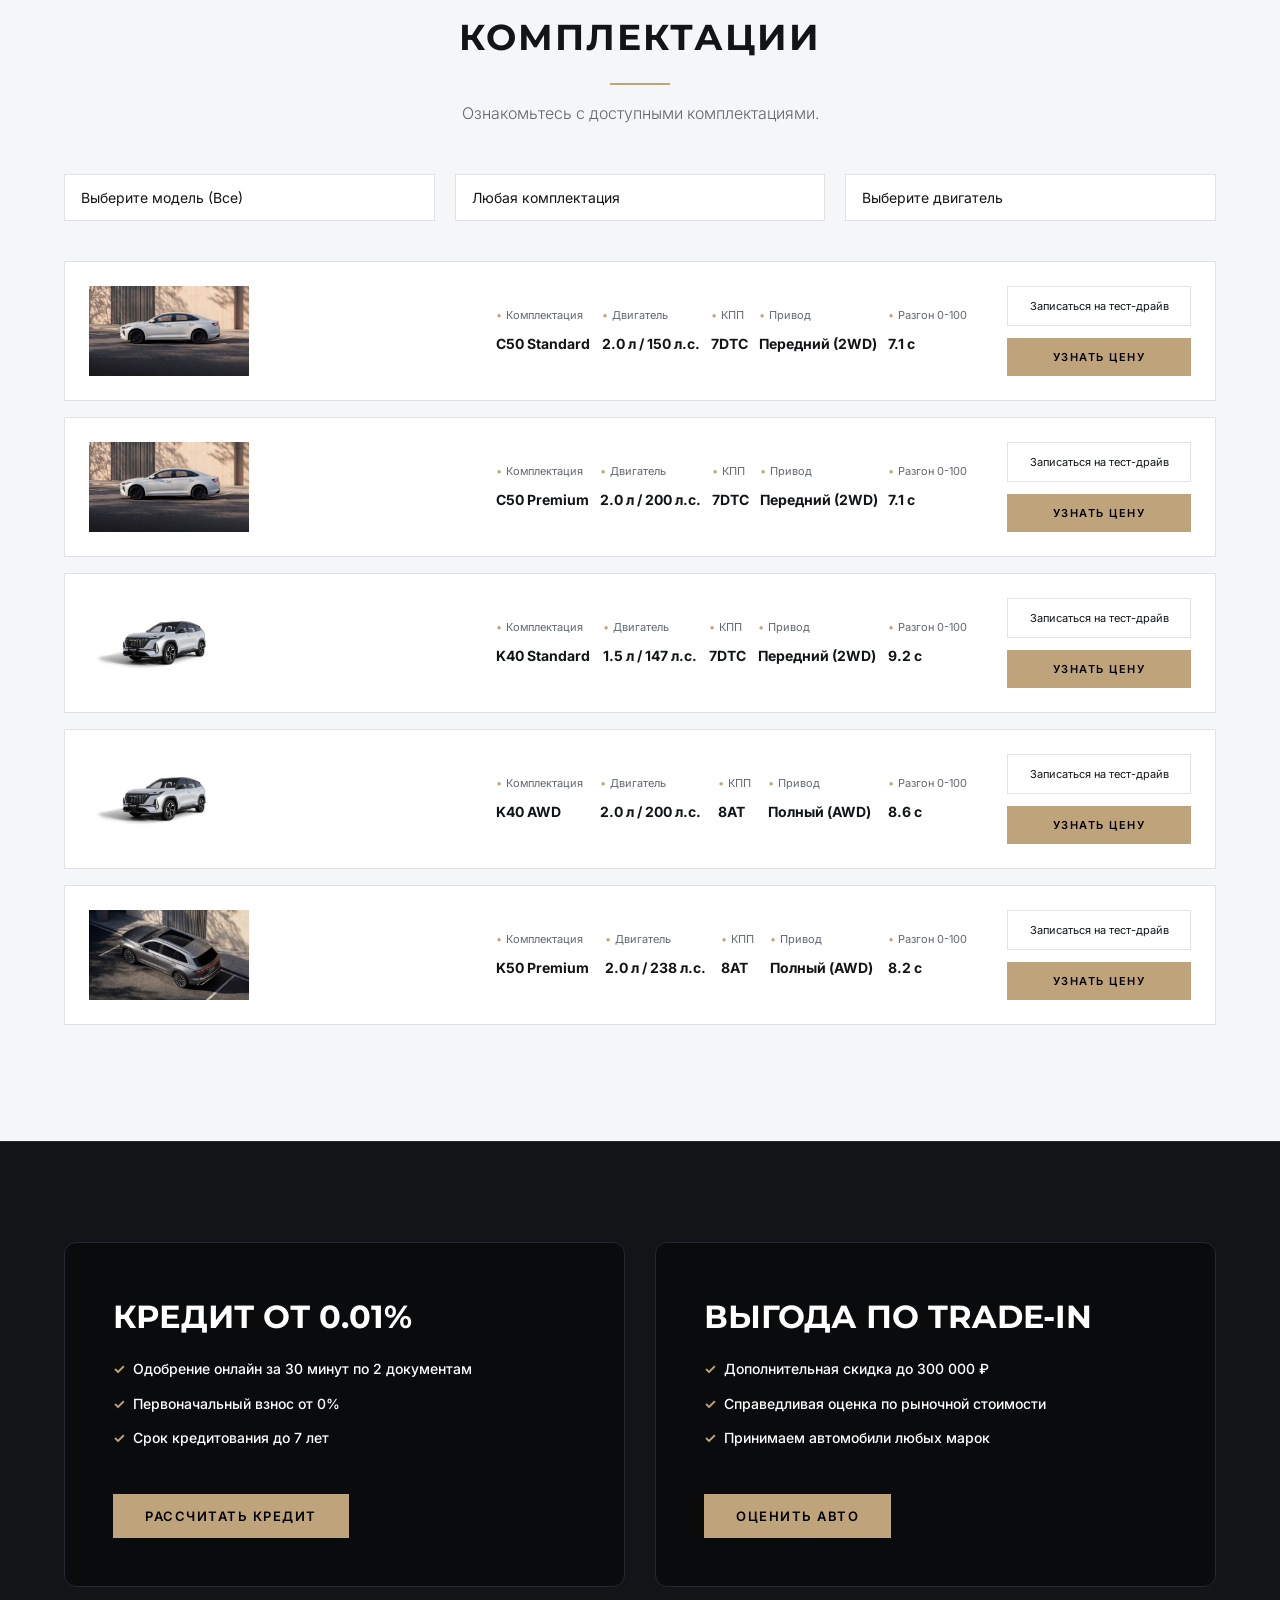
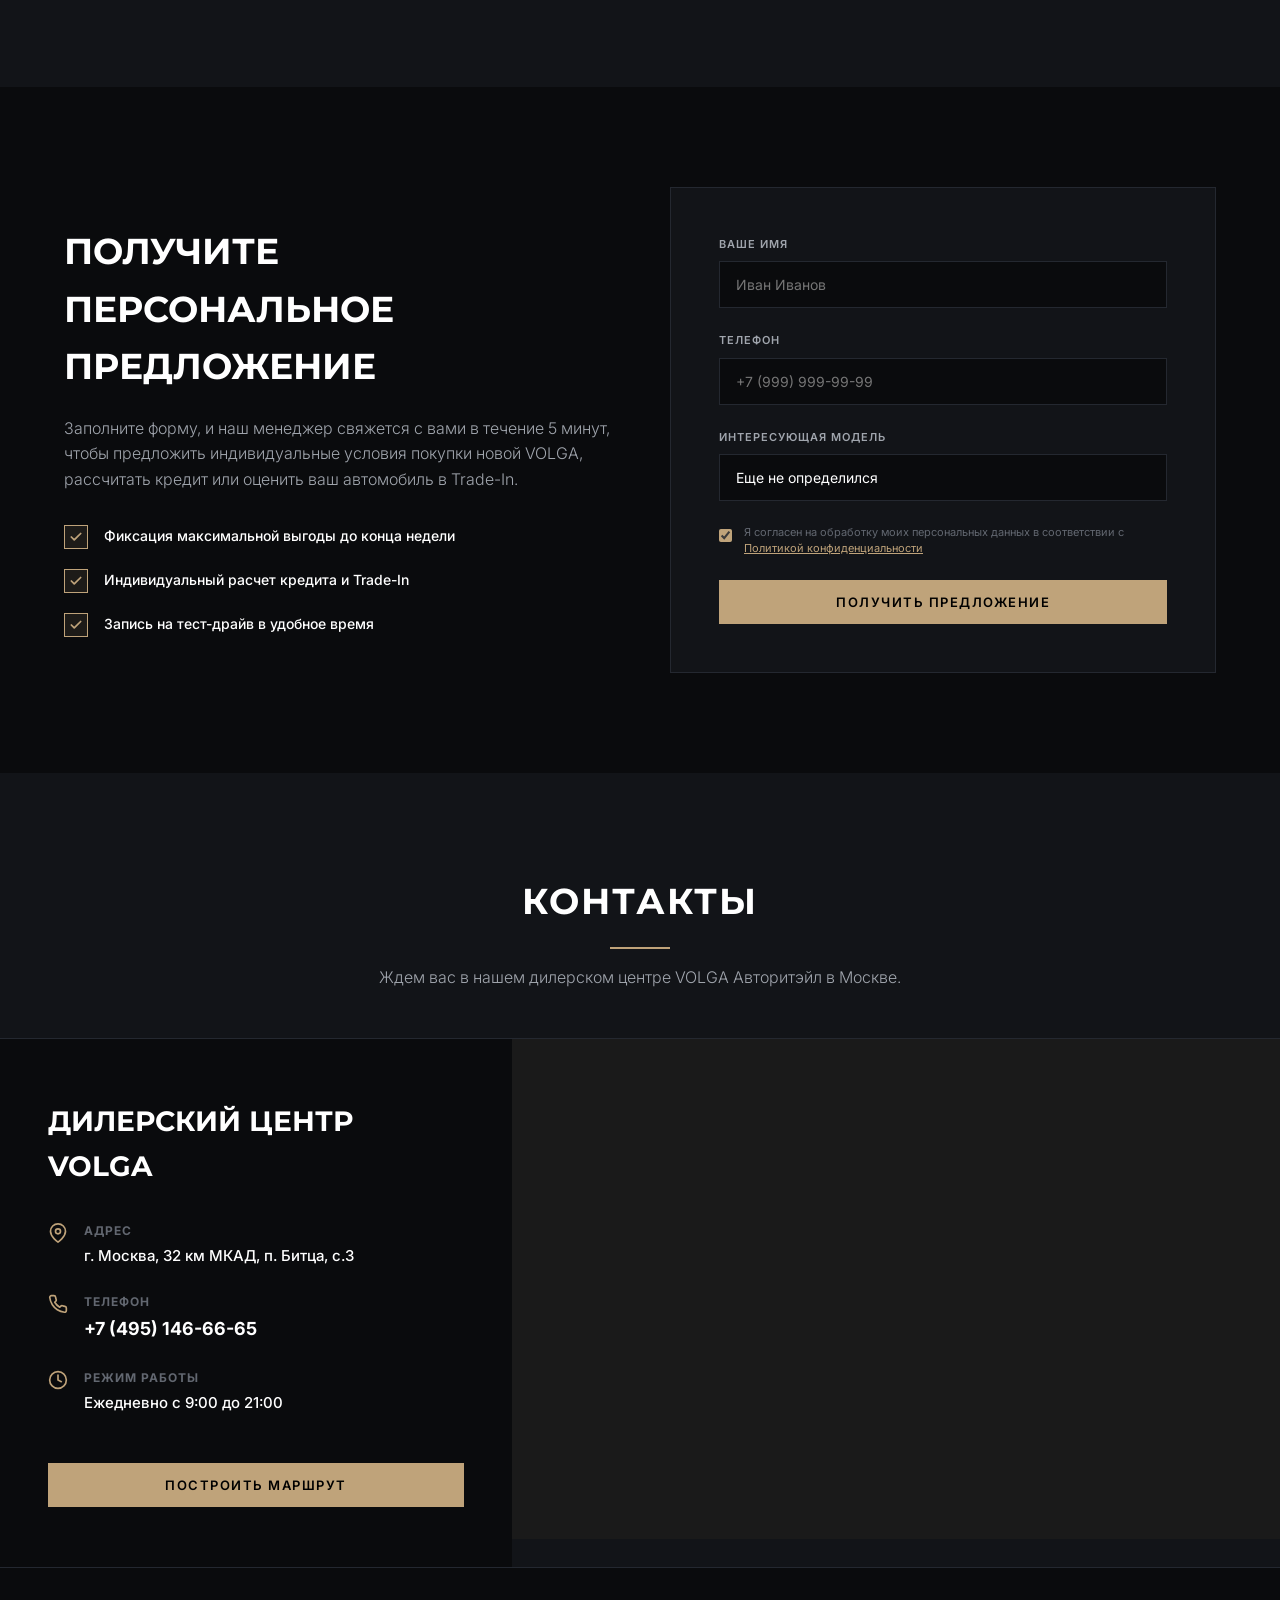
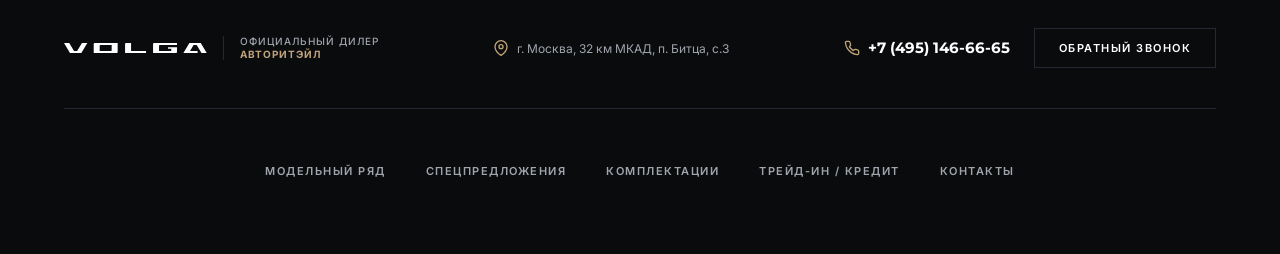
==== commit 2fd005e2: "fix: btn-dark now inherits base .btn styles" ====
--- a/index.html
+++ b/index.html
@@ -456,7 +456,7 @@
                                     Получить предложение
                                 </button>
                                 <button
-                                    class="btn-dark open-modal-btn"
+                                    class="btn btn-dark open-modal-btn"
                                     data-modal-title="Рассчитать кредит на VOLGA C50"
                                     data-modal-model="C50"
                                 >
@@ -672,7 +672,7 @@
                                     Получить предложение
                                 </button>
                                 <button
-                                    class="btn-dark open-modal-btn"
+                                    class="btn btn-dark open-modal-btn"
                                     data-modal-title="Рассчитать кредит на VOLGA K40"
                                     data-modal-model="K40"
                                 >
@@ -888,7 +888,7 @@
                                     Получить предложение
                                 </button>
                                 <button
-                                    class="btn-dark open-modal-btn"
+                                    class="btn btn-dark open-modal-btn"
                                     data-modal-title="Рассчитать кредит на VOLGA K50"
                                     data-modal-model="K50"
                                 >
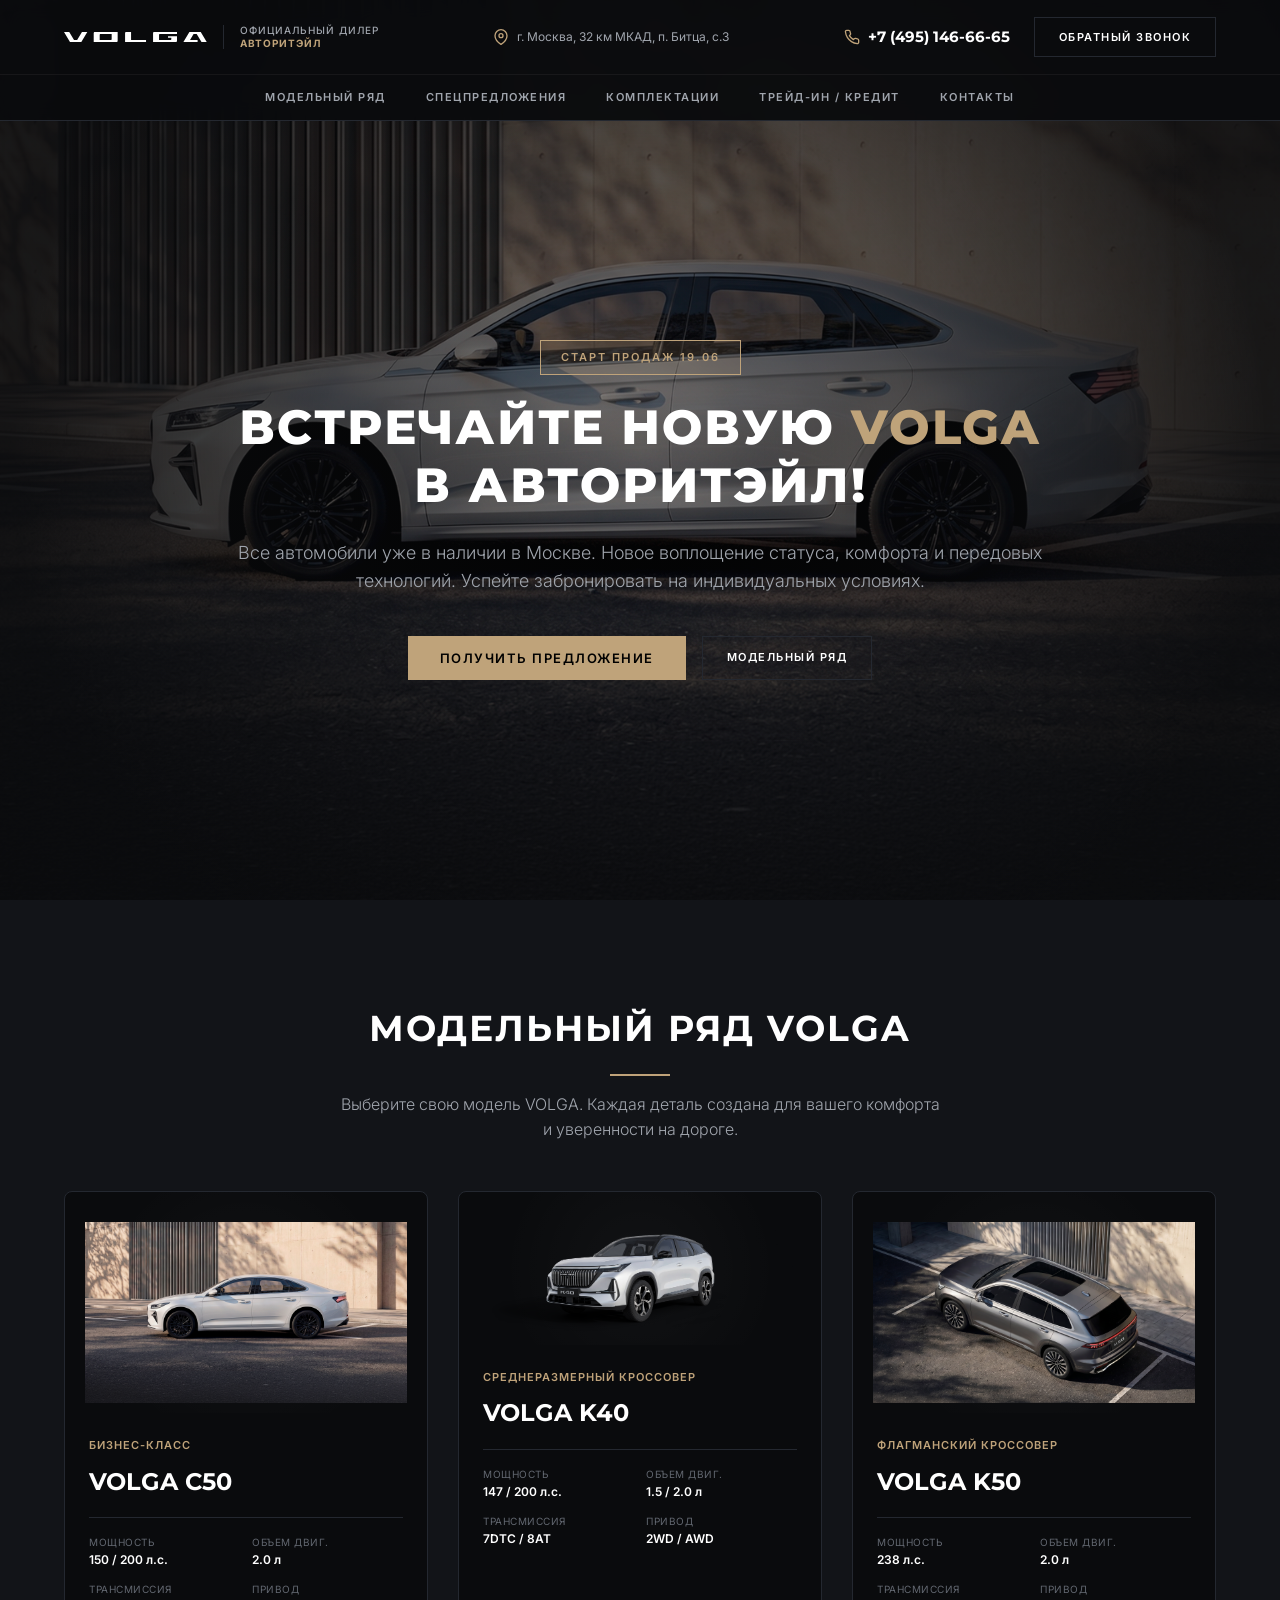
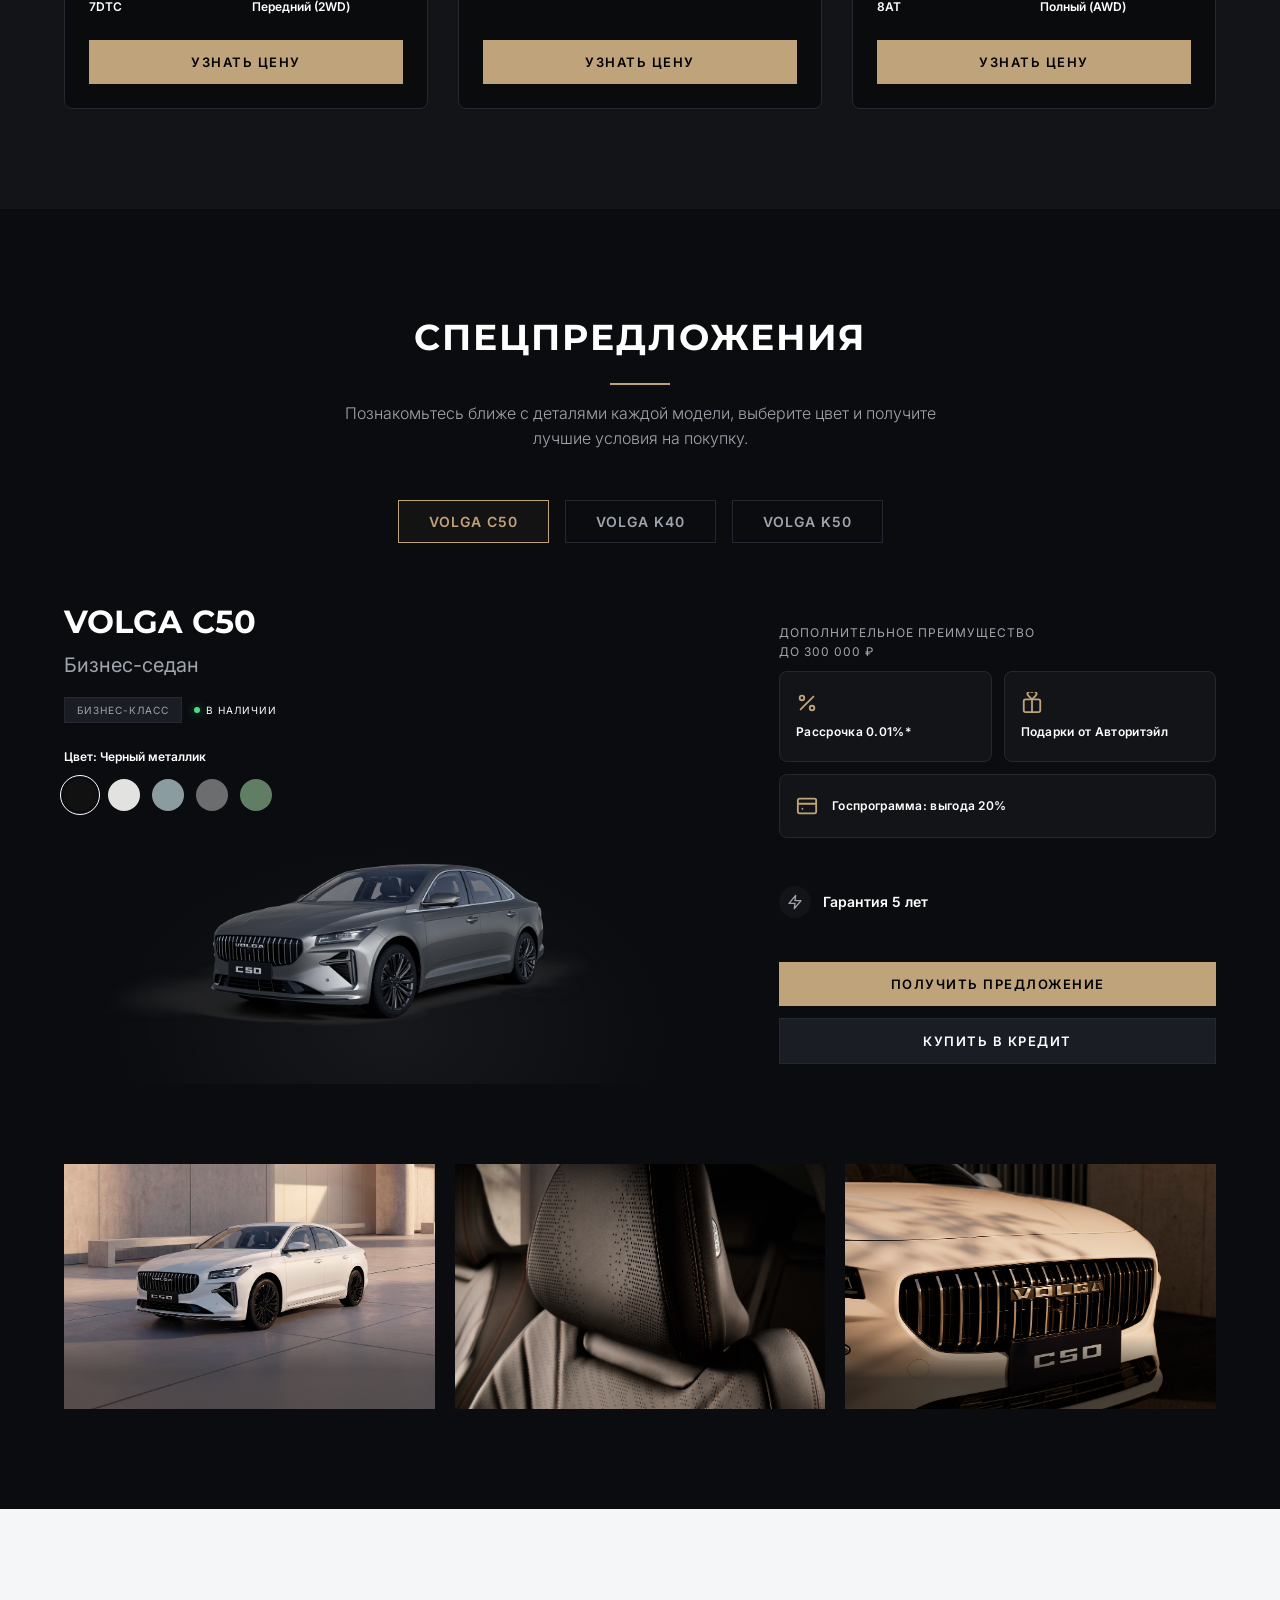
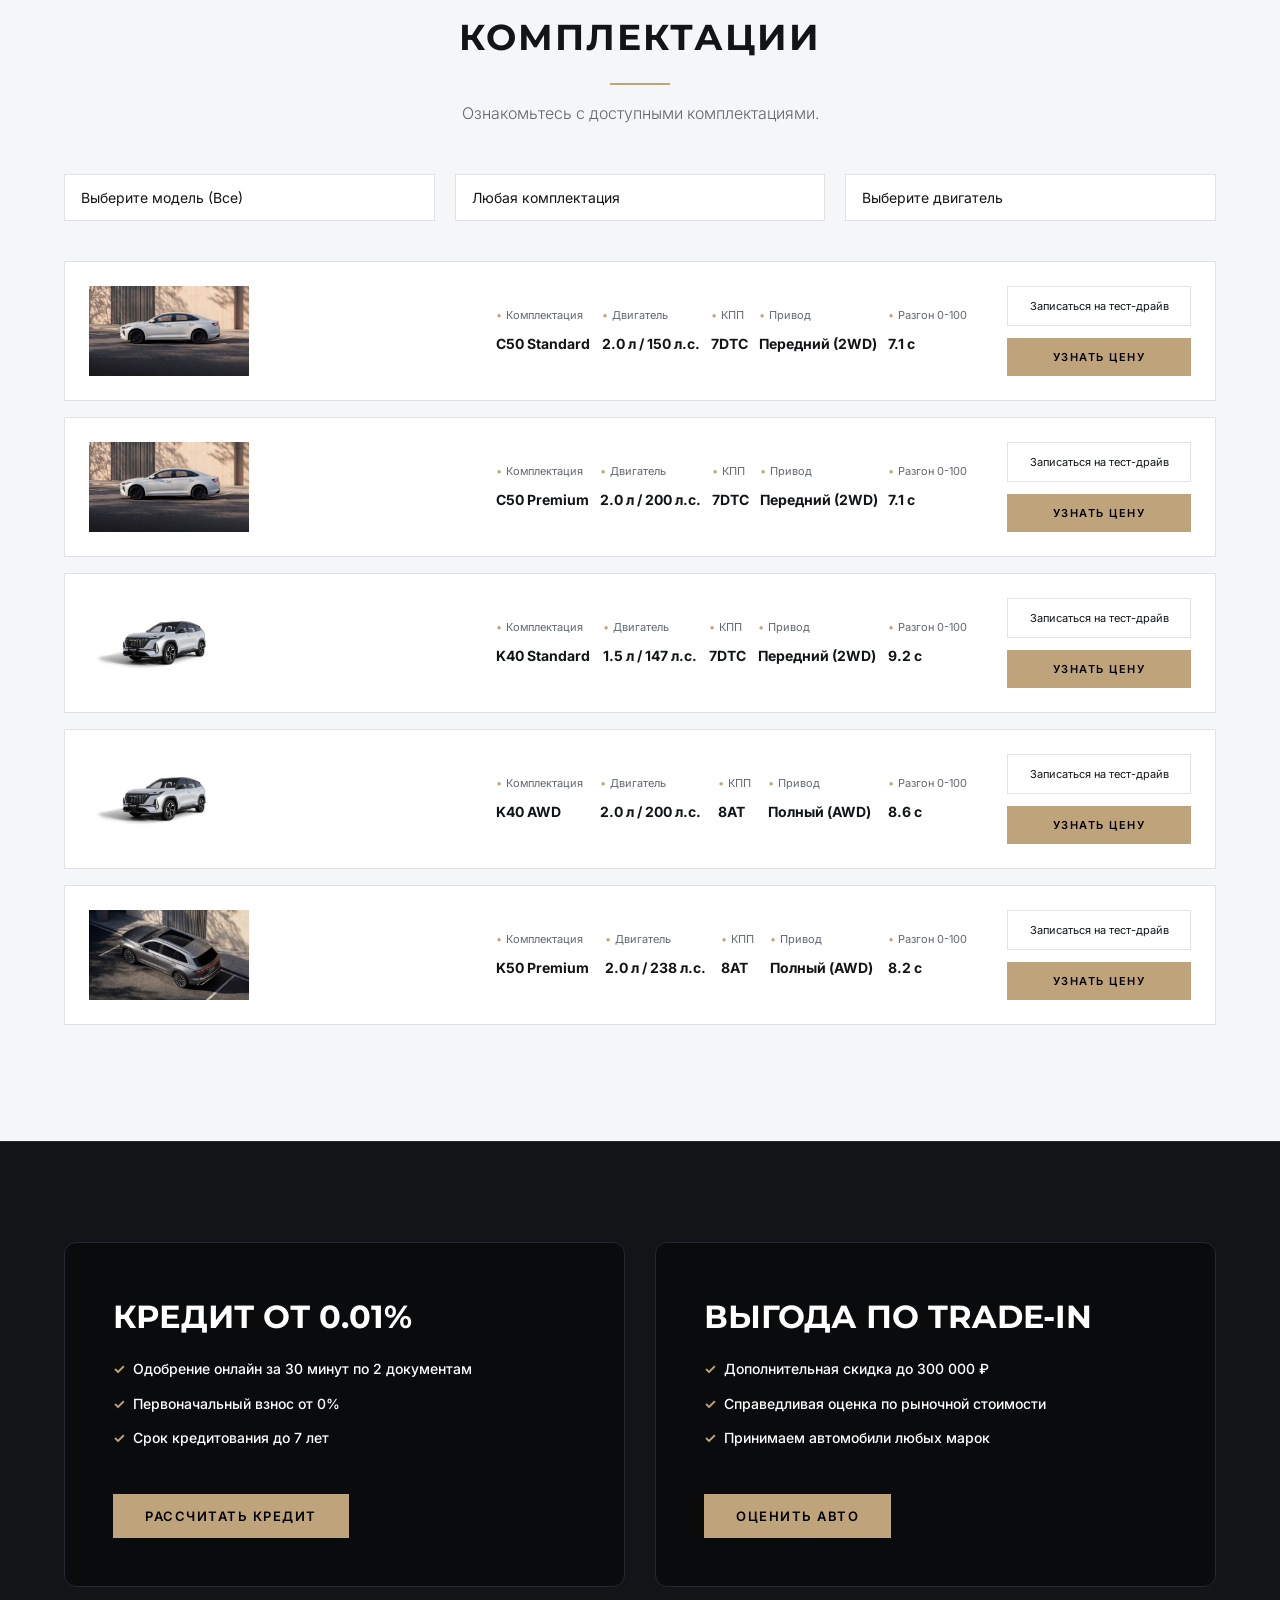
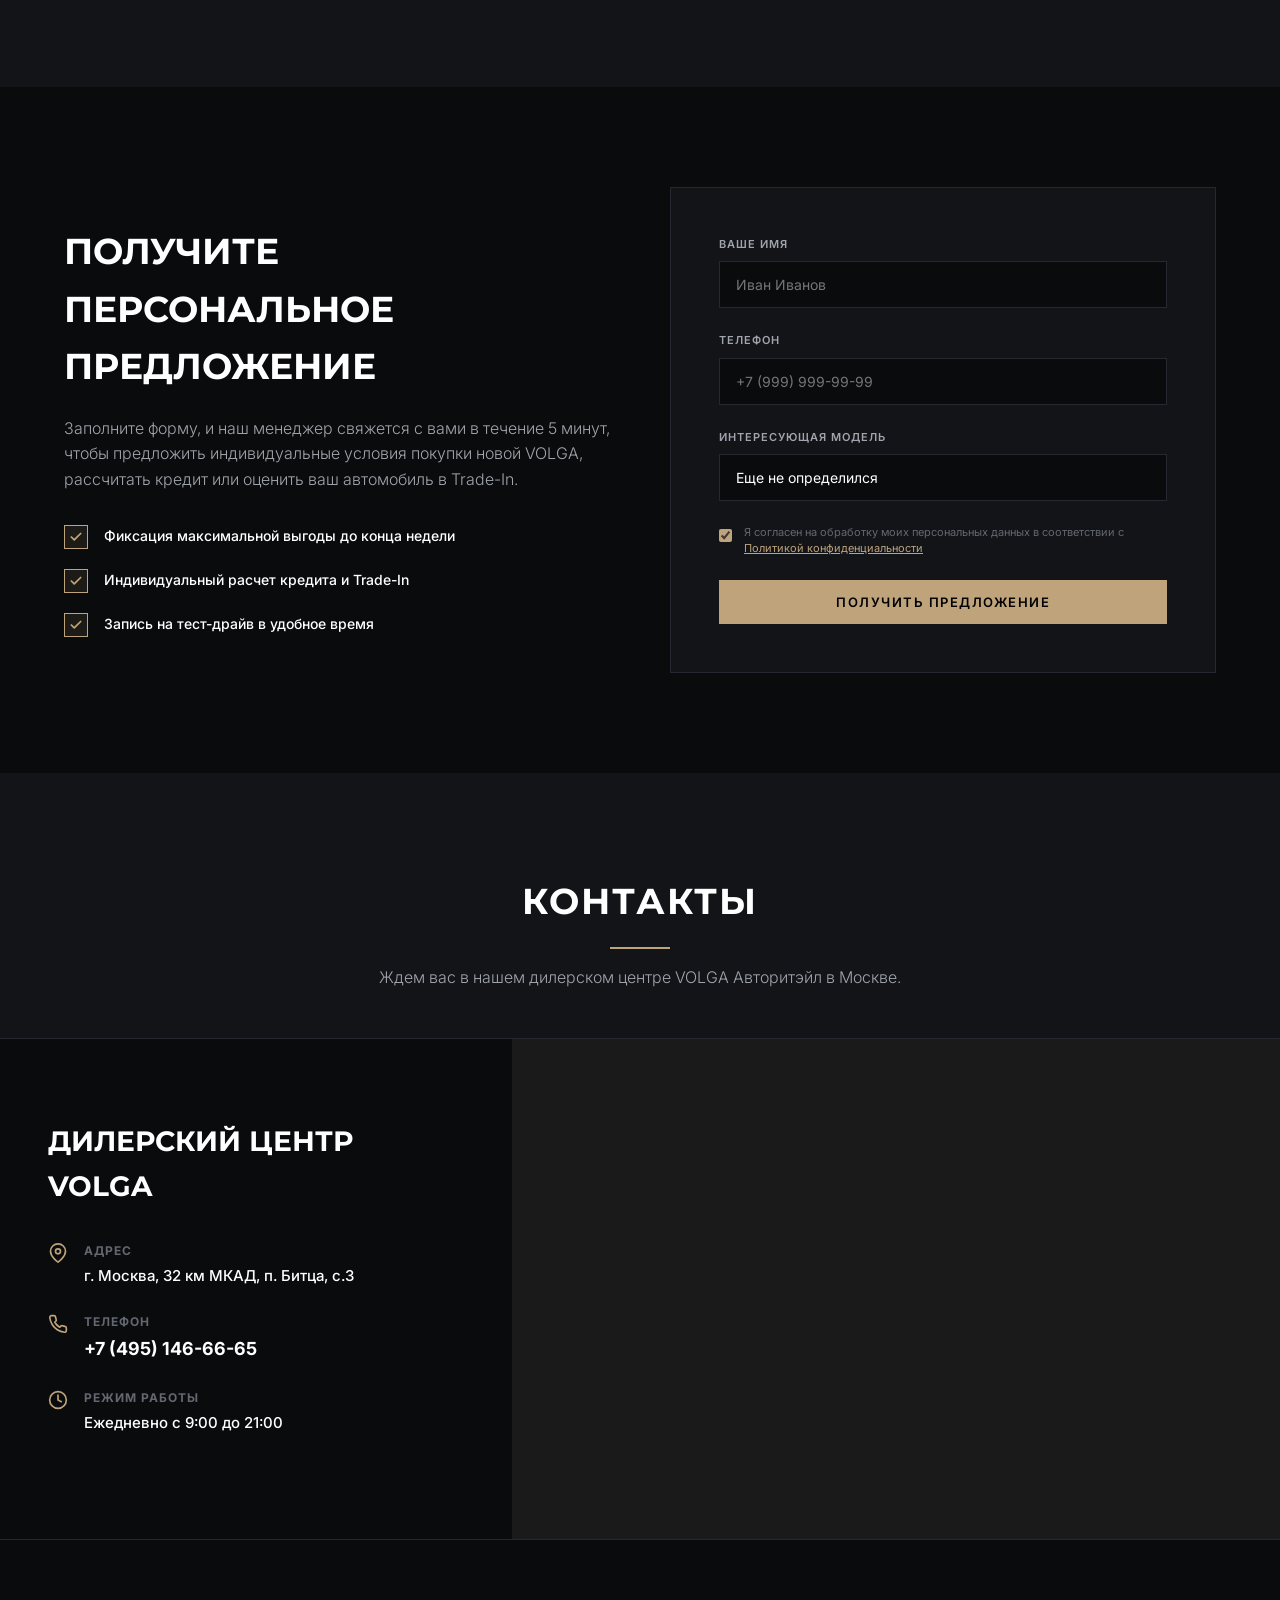
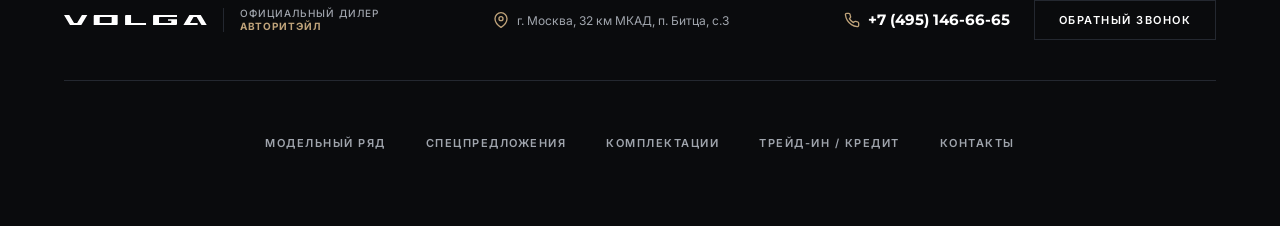
==== commit 90c682c1: "fix: remove route button, deploy spb to volga-wagnerauto" ====
--- a/index.html
+++ b/index.html
@@ -1294,13 +1294,6 @@
                             <p>Ежедневно с 9:00 до 21:00</p>
                         </div>
                     </div>
-                    <button
-                        class="btn open-modal-btn"
-                        style="margin-top: 24px"
-                        data-modal-title="Проложить маршрут"
-                    >
-                        Построить маршрут
-                    </button>
                 </div>
                 <div class="map-container">
                     <!-- Embedded Yandex Map centered on 32 km MKAD, Moscow -->
